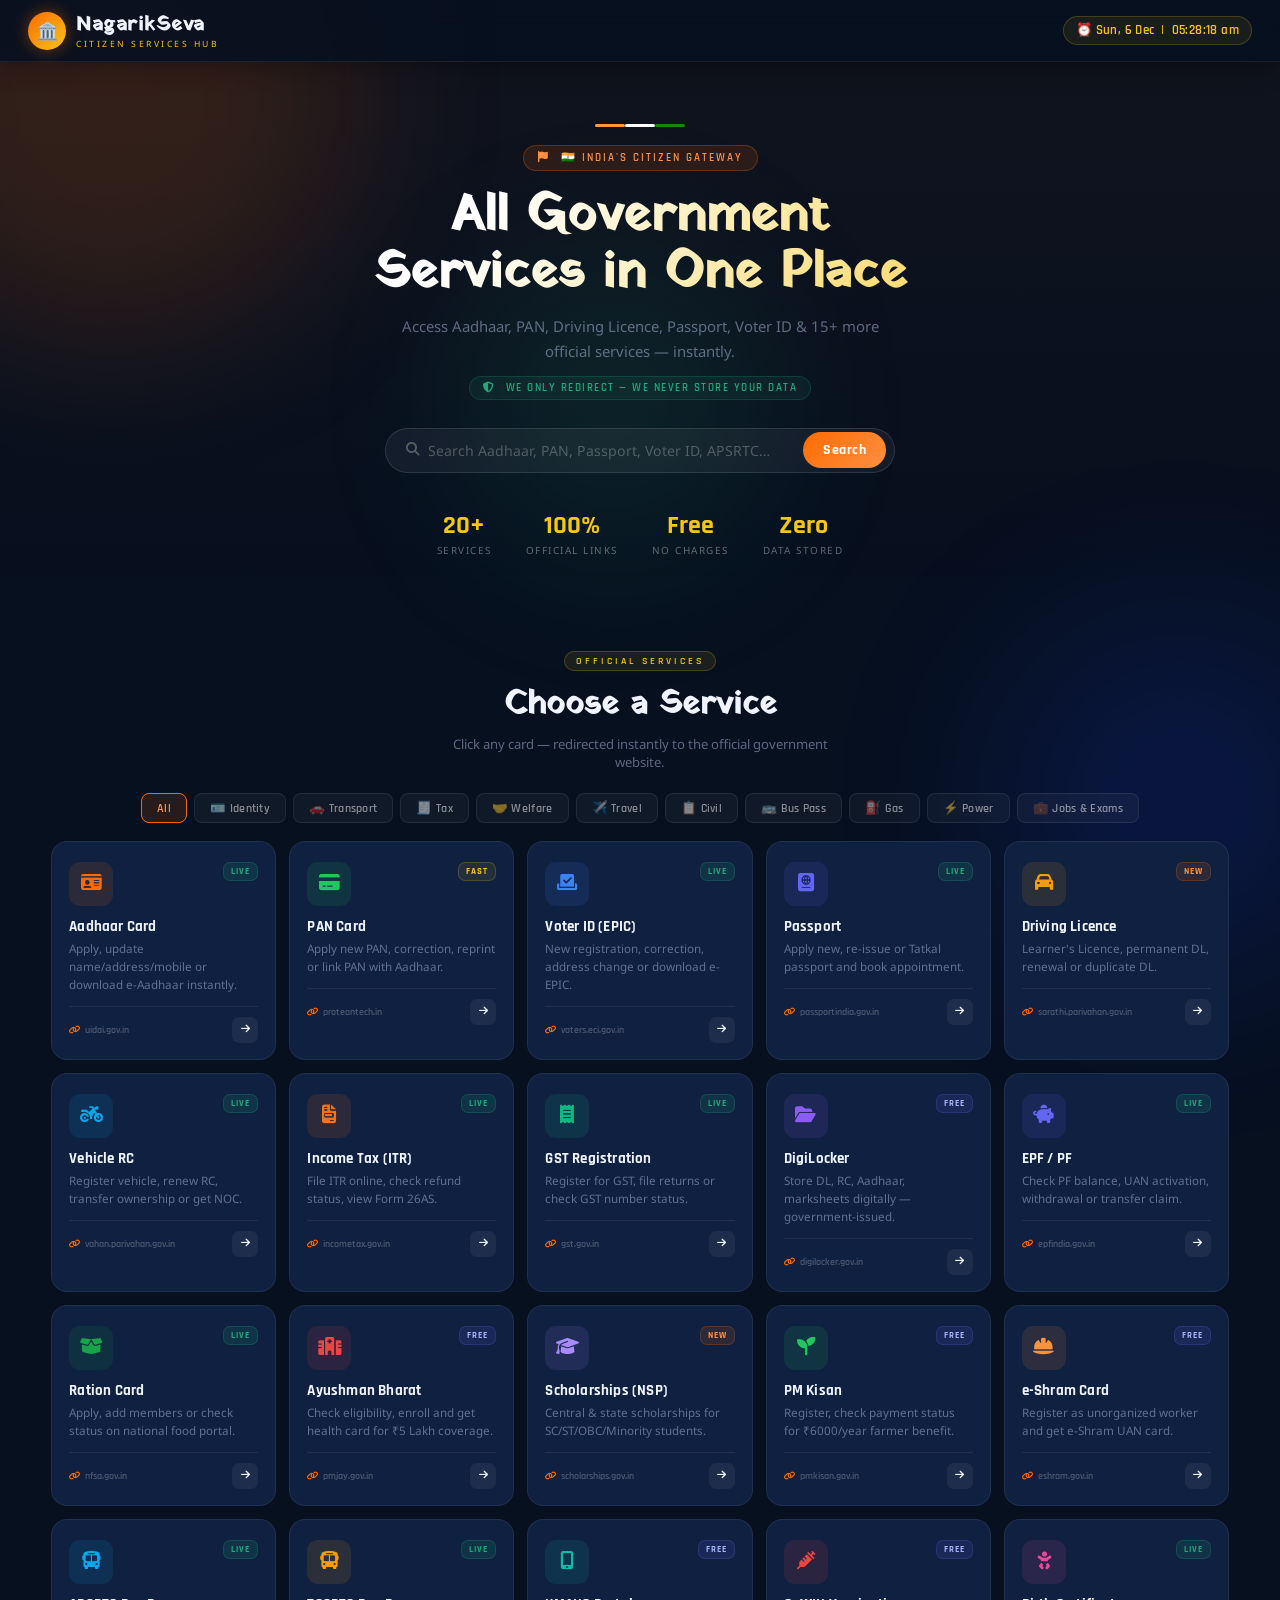
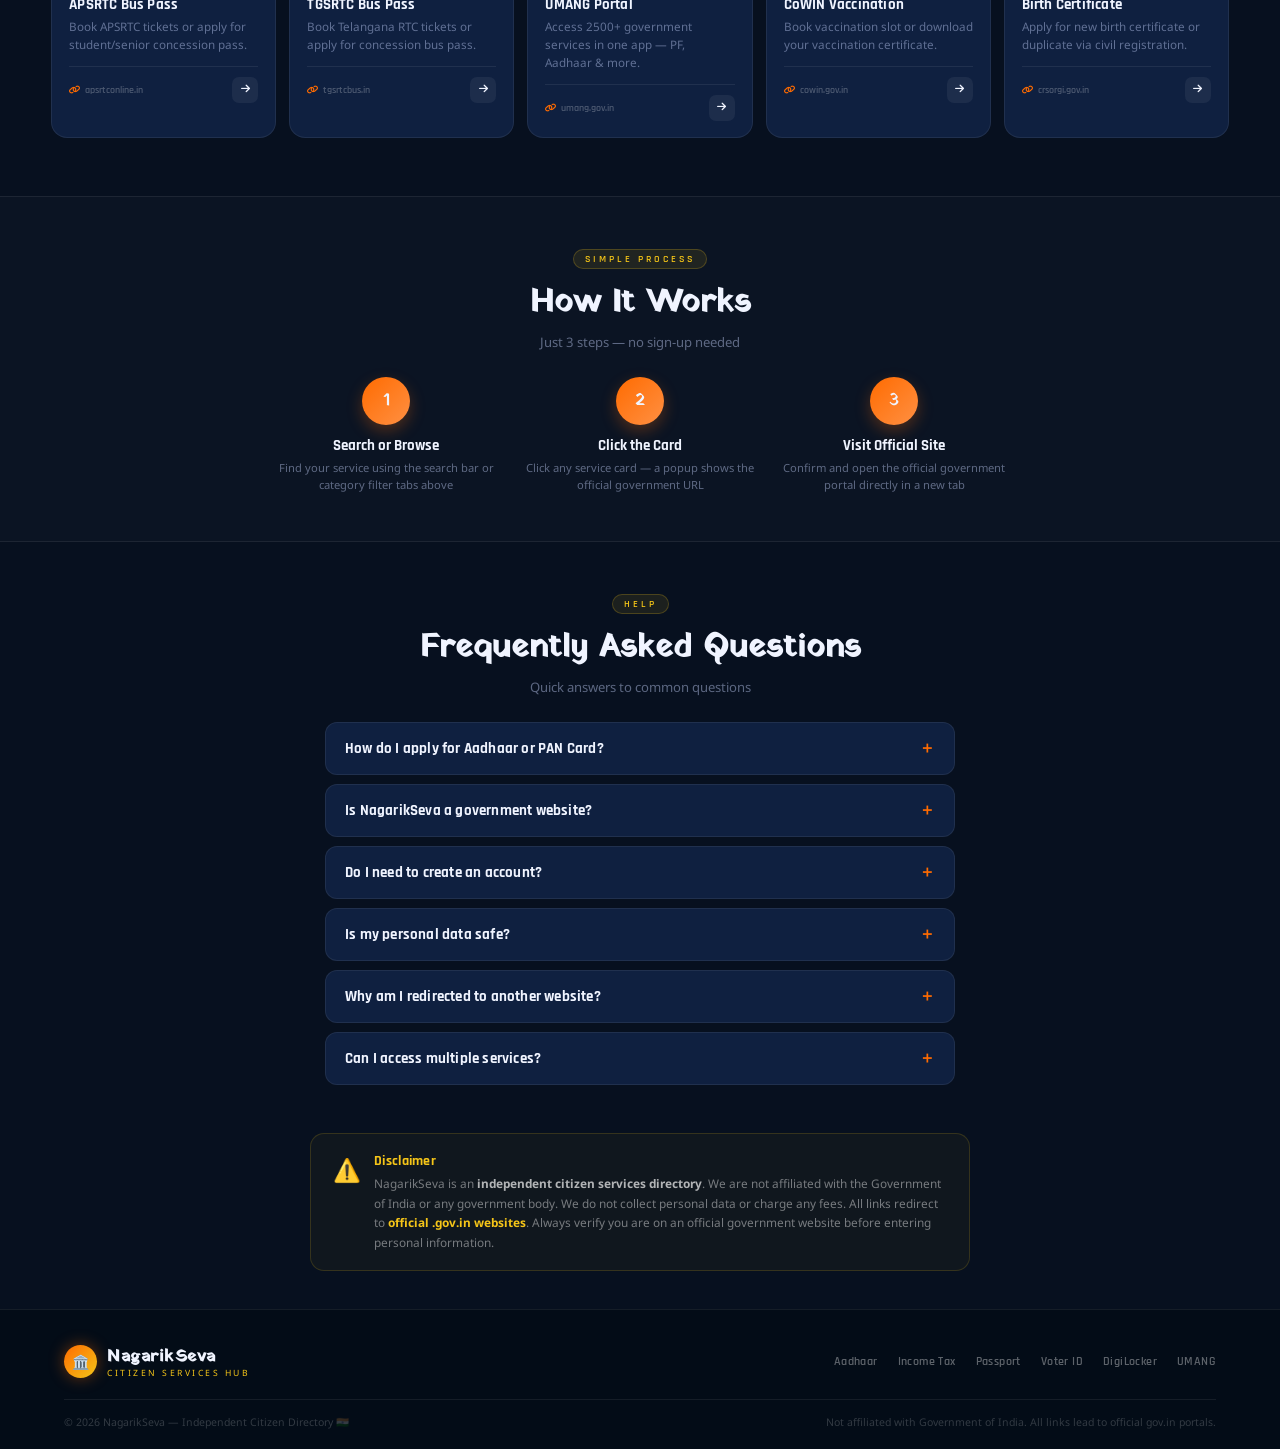
==== index.html @ 07e959cd "Update index.html" ====
<!DOCTYPE html>
<html lang="en">
<head>
<meta charset="UTF-8">
<meta name="viewport" content="width=device-width, initial-scale=1.0">
<title>NagarikSeva – Citizen Services Hub</title>
<link href="https://fonts.googleapis.com/css2?family=Yatra+One&family=Rajdhani:wght@500;600;700&family=Noto+Sans:wght@300;400;500&display=swap" rel="stylesheet">
<link rel="stylesheet" href="https://cdnjs.cloudflare.com/ajax/libs/font-awesome/6.5.0/css/all.min.css">


<link rel="stylesheet" href="style.css">

</head>
<body>

<div class="orb orb1"></div>
<div class="orb orb2"></div>
<div class="orb orb3"></div>

<!-- HEADER -->
<header>
  <div class="logo">
    <div class="logo-ball">🏛️</div>
    <div class="logo-txt">
      <h1>NagarikSeva</h1>
      <span>Citizen Services Hub</span>
    </div>
  </div>
  <div id="clock">--</div>
</header>

<!-- HERO -->
<section class="hero">
  <div class="tricolor"><span></span><span></span><span></span></div>
  <div class="hero-pill"><i class="fas fa-flag"></i>&nbsp;🇮🇳 India's Citizen Gateway</div>
  <h1>All Government<br>Services in One Place</h1>
  <p class="hero-sub">Access Aadhaar, PAN, Driving Licence, Passport, Voter ID &amp; 15+ more official services — instantly.</p>
  <div class="platform-badge"><i class="fas fa-shield-alt"></i>&nbsp;We only redirect — we never store your data</div>
  <div class="search-wrap">
    <i class="fas fa-search"></i>
    <input id="search" placeholder="Search Aadhaar, PAN, Passport, Voter ID, APSRTC…" oninput="applyFilters()">
    <button onclick="applyFilters()">Search</button>
  </div>
  <div class="stats">
    <div class="stat"><div class="n">20+</div><div class="l">Services</div></div>
    <div class="stat"><div class="n">100%</div><div class="l">Official Links</div></div>
    <div class="stat"><div class="n">Free</div><div class="l">No Charges</div></div>
    <div class="stat"><div class="n">Zero</div><div class="l">Data Stored</div></div>
  </div>
</section>

<!-- SECTION HEADER -->
<div class="sec-hd">
  <div class="chip">Official Services</div>
  <h2>Choose a Service</h2>
  <p>Click any card — redirected instantly to the official government website.</p>
</div>

<!-- TABS -->
<div class="tabs-wrap">
  
  <div class="tab active" onclick="setCat('all',this)">All</div>
  <div class="tab" onclick="setCat('identity',this)">🪪 Identity</div>
  <div class="tab" onclick="setCat('transport',this)">🚗 Transport</div>
  <div class="tab" onclick="setCat('tax',this)">🧾 Tax</div>
  <div class="tab" onclick="setCat('welfare',this)">🤝 Welfare</div>
  <div class="tab" onclick="setCat('travel',this)">✈️ Travel</div>
  <div class="tab" onclick="setCat('civil',this)">📋 Civil</div>
  <div class="tab" onclick="setCat('bus',this)">🚌 Bus Pass</div>
  <div class="tab" onclick="setCat('gas',this)">⛽ Gas</div>
  <div class="tab" onclick="setCat('power',this)">⚡ Power</div>
  <div class="tab" onclick="setCat('jobs',this)">💼 Jobs & Exams</div>
  
</div>

<!-- GRID -->
<div class="grid-wrap">
  <div class="grid" id="grid"></div>
</div>

<!-- HOW IT WORKS -->
<section class="hiw">
  <div class="sec-hd" style="padding:0">
    <div class="chip">Simple Process</div>
    <h2>How It Works</h2>
    <p>Just 3 steps — no sign-up needed</p>
  </div>
  <div class="hiw-grid">
    <div class="hiw-step">
      <div class="hiw-num">1</div>
      <h4>Search or Browse</h4>
      <p>Find your service using the search bar or category filter tabs above</p>
    </div>
    <div class="hiw-step">
      <div class="hiw-num">2</div>
      <h4>Click the Card</h4>
      <p>Click any service card — a popup shows the official government URL</p>
    </div>
    <div class="hiw-step">
      <div class="hiw-num">3</div>
      <h4>Visit Official Site</h4>
      <p>Confirm and open the official government portal directly in a new tab</p>
    </div>
  </div>
</section>

<!-- FAQ -->
<section class="faq-sec">
  <div class="sec-hd" style="padding:0">
    <div class="chip">Help</div>
    <h2>Frequently Asked Questions</h2>
    <p>Quick answers to common questions</p>
  </div>
  <div class="faq-list">
    <details>
      <summary>How do I apply for Aadhaar or PAN Card?</summary>
      <p>Click on the Aadhaar or PAN Card card. A popup will confirm the official URL. Click "Go to Official Site" to open the government portal directly in a new tab.</p>
    </details>
    <details>
      <summary>Is NagarikSeva a government website?</summary>
      <p>No. NagarikSeva is an independent citizen-friendly platform. We are not affiliated with any government department. We simply provide direct links to official government portals to save your time.</p>
    </details>
    <details>
      <summary>Do I need to create an account?</summary>
      <p>No login or registration is required on NagarikSeva. You can directly browse and access any service. Accounts may be required on the official government websites themselves.</p>
    </details>
    <details>
      <summary>Is my personal data safe?</summary>
      <p>Yes — completely. NagarikSeva does not collect, store, or process any personal information. All your data goes directly to the official government portal.</p>
    </details>
    <details>
      <summary>Why am I redirected to another website?</summary>
      <p>All government services are officially processed only on government portals (.gov.in websites). We redirect you there because those are the only legitimate places to apply.</p>
    </details>
    <details>
      <summary>Can I access multiple services?</summary>
      <p>Yes! You can access any number of services at any time. Each click opens the respective official government website in a new tab so you can use many at once.</p>
    </details>
  </div>
</section>

<!-- DISCLAIMER -->
<section class="disc-sec">
  <div class="disc-box">
    <span class="disc-icon">⚠️</span>
    <div>
      <h4>Disclaimer</h4>
      <p>NagarikSeva is an <strong style="color:rgba(255,255,255,.68)">independent citizen services directory</strong>. We are not affiliated with the Government of India or any government body. We do not collect personal data or charge any fees. All links redirect to <strong style="color:var(--gold)">official .gov.in websites</strong>. Always verify you are on an official government website before entering personal information.</p>
    </div>
  </div>
</section>

<!-- FOOTER -->
<footer>



    
  <div class="f-top">
    <div class="logo">
      <div class="logo-ball" style="width:33px;height:33px;font-size:14px">🏛️</div>
      <div class="logo-txt"><h1 style="font-size:1.08rem">NagarikSeva</h1><span>Citizen Services Hub</span></div>
    </div>
    <div class="f-links">
      <a href="https://uidai.gov.in" target="_blank">Aadhaar</a>
      <a href="https://www.incometax.gov.in" target="_blank">Income Tax</a>
      <a href="https://passportindia.gov.in" target="_blank">Passport</a>
      <a href="https://voters.eci.gov.in" target="_blank">Voter ID</a>
      <a href="https://digilocker.gov.in" target="_blank">DigiLocker</a>
      <a href="https://umang.gov.in" target="_blank">UMANG</a>
    </div>
  </div>
  <div class="f-bot">
    <p>© 2026 NagarikSeva — Independent Citizen Directory 🇮🇳</p>
    <p>Not affiliated with Government of India. All links lead to official gov.in portals.</p>
  </div>
</footer>

<!-- POPUP -->
<div class="pop-ov" id="overlay" onclick="closePop(event)">
  <div class="popup">
    <div class="p-icon-wrap" id="pIconWrap"><i id="pIcon" class="fas fa-link"></i></div>
    <h3 id="pTitle">Opening Official Site</h3>
    <p class="p-desc" id="pDesc">You will be redirected to the official government portal.</p>
    <div class="p-url" id="pUrl"></div>
    <p class="p-note">🔒 Official Government of India website. NagarikSeva does not collect any data.</p>
    <div class="p-btns">
      <button class="btn-x" onclick="closePopBtn()">✕ Cancel</button>
      <button class="btn-go" onclick="doGo()">🚀 Go to Official Site</button>
    </div>
  </div>
</div>

<!-- TOAST -->
<div class="toast" id="toast"><i class="fas fa-check-circle"></i><span id="toastMsg"></span></div>


<script src="script.js"></script>

</body>
</html>
---- style.css ----
:root{--bg:#07101f;--bg2:#0b1a30;--card:#0f2040;--card2:#112344;--saffron:#ff6b00;--saffron2:#ff9043;--gold:#f5c518;--green:#22a87b;--white:#f0f4ff;--muted:rgba(200,215,255,0.44);--bdr:rgba(255,255,255,0.07)}
*{margin:0;padding:0;box-sizing:border-box}
html{scroll-behavior:smooth}
body{font-family:'Noto Sans',sans-serif;background:var(--bg);color:var(--white);min-height:100vh;overflow-x:hidden}
.orb{position:fixed;pointer-events:none;border-radius:50%;filter:blur(90px);opacity:.15;z-index:0}
.orb1{width:480px;height:480px;background:#ff6b00;top:-140px;left:-130px}
.orb2{width:380px;height:380px;background:#1a3fff;bottom:-90px;right:-90px}
.orb3{width:280px;height:280px;background:#22a87b;top:45%;left:48%;transform:translate(-50%,-50%)}
/* HEADER */
header{position:sticky;top:0;z-index:99;display:flex;justify-content:space-between;align-items:center;padding:0 28px;height:62px;background:rgba(7,16,31,0.88);backdrop-filter:blur(18px);border-bottom:1px solid var(--bdr);box-shadow:0 2px 28px rgba(0,0,0,.4)}
.logo{display:flex;align-items:center;gap:10px}
.logo-ball{width:38px;height:38px;background:linear-gradient(135deg,var(--saffron),var(--gold));border-radius:50%;display:flex;align-items:center;justify-content:center;font-size:17px;box-shadow:0 0 16px rgba(255,107,0,.42)}
.logo-txt h1{font-family:'Yatra One',cursive;font-size:1.22rem;letter-spacing:.5px}
.logo-txt span{display:block;font-size:.54rem;color:var(--gold);letter-spacing:2.5px;text-transform:uppercase;margin-top:-2px}
#clock{font-family:'Rajdhani',sans-serif;font-weight:600;font-size:.82rem;color:var(--gold);background:rgba(245,197,24,.08);border:1px solid rgba(245,197,24,.2);padding:5px 12px;border-radius:20px;letter-spacing:.4px}
/* HERO */
.hero{position:relative;z-index:1;text-align:center;padding:62px 5% 46px;background:linear-gradient(180deg,rgba(255,107,0,.04) 0%,transparent 100%)}
.tricolor{display:flex;justify-content:center;margin-bottom:17px}
.tricolor span{width:30px;height:3px;border-radius:2px}
.tricolor span:nth-child(1){background:#FF9933}
.tricolor span:nth-child(2){background:#fff}
.tricolor span:nth-child(3){background:#138808}
.hero-pill{display:inline-flex;align-items:center;gap:6px;background:rgba(255,107,0,.12);border:1px solid rgba(255,107,0,.28);color:var(--saffron2);font-family:'Rajdhani',sans-serif;font-weight:600;font-size:.7rem;letter-spacing:2px;text-transform:uppercase;padding:5px 14px;border-radius:20px;margin-bottom:17px}
.hero h1{font-family:'Yatra One',cursive;font-size:clamp(1.9rem,5vw,3.1rem);line-height:1.15;margin-bottom:12px;background:linear-gradient(130deg,#fff 35%,var(--gold));-webkit-background-clip:text;-webkit-text-fill-color:transparent;background-clip:text}
.hero-sub{color:var(--muted);font-size:.93rem;max-width:510px;margin:0 auto 10px;line-height:1.7}
.platform-badge{display:inline-flex;align-items:center;gap:6px;background:rgba(34,168,123,.09);border:1px solid rgba(34,168,123,.22);color:var(--green);font-family:'Rajdhani',sans-serif;font-weight:600;font-size:.68rem;letter-spacing:1.5px;text-transform:uppercase;padding:4px 13px;border-radius:20px;margin-bottom:28px}
.search-wrap{max-width:510px;margin:0 auto 36px;background:rgba(255,255,255,.05);border:1.5px solid rgba(255,255,255,.11);border-radius:50px;overflow:hidden;display:flex;align-items:center;padding:0 5px 0 20px;transition:border-color .25s,box-shadow .25s}
.search-wrap:focus-within{border-color:var(--saffron);box-shadow:0 0 0 3px rgba(255,107,0,.12)}
.search-wrap i{color:rgba(255,255,255,.28);font-size:.85rem;margin-right:8px}
.search-wrap input{flex:1;background:none;border:none;outline:none;color:#fff;padding:12px 0;font-family:'Noto Sans',sans-serif;font-size:.88rem}
.search-wrap input::placeholder{color:rgba(255,255,255,.26)}
.search-wrap button{background:linear-gradient(135deg,var(--saffron),var(--saffron2));border:none;color:#fff;padding:9px 20px;border-radius:40px;margin:3px;font-family:'Rajdhani',sans-serif;font-weight:700;font-size:.85rem;cursor:pointer;letter-spacing:.5px;transition:opacity .2s}
.search-wrap button:hover{opacity:.88}
.stats{display:flex;justify-content:center;gap:34px;flex-wrap:wrap}
.stat .n{font-family:'Rajdhani',sans-serif;font-weight:700;font-size:1.6rem;color:var(--gold)}
.stat .l{font-size:.62rem;color:rgba(255,255,255,.36);letter-spacing:1.5px;text-transform:uppercase;margin-top:1px}
/* SECTION */
.sec-hd{text-align:center;padding:44px 4% 6px;position:relative;z-index:1}
.chip{display:inline-block;background:rgba(245,197,24,.09);border:1px solid rgba(245,197,24,.22);color:var(--gold);font-family:'Rajdhani',sans-serif;font-weight:600;font-size:.62rem;letter-spacing:3px;text-transform:uppercase;padding:3px 11px;border-radius:20px;margin-bottom:10px}
.sec-hd h2{font-family:'Yatra One',cursive;font-size:clamp(1.4rem,3vw,2rem);margin-bottom:6px}
.sec-hd p{color:var(--muted);font-size:.82rem;max-width:420px;margin:0 auto}
/* TABS */
.tabs-wrap{position:relative;z-index:1;padding:16px 4% 0;display:flex;gap:7px;flex-wrap:wrap;justify-content:center}
.tab{background:rgba(255,255,255,.04);border:1.5px solid rgba(255,255,255,.08);color:rgba(255,255,255,.5);padding:6px 15px;border-radius:8px;cursor:pointer;font-family:'Rajdhani',sans-serif;font-weight:600;font-size:.78rem;letter-spacing:.3px;transition:all .2s;user-select:none}
.tab.active,.tab:hover{background:rgba(255,107,0,.13);border-color:var(--saffron);color:var(--saffron2)}
/* GRID */
.grid-wrap{position:relative;z-index:1;padding:18px 4% 58px}
.grid{display:grid;grid-template-columns:repeat(auto-fill,minmax(218px,1fr));gap:13px}
/* CARD */
.card{background:var(--card);border:1.5px solid var(--bdr);border-radius:16px;padding:20px 17px 16px;cursor:pointer;transition:all .27s cubic-bezier(.25,.8,.25,1);position:relative;overflow:hidden;animation:up .44s ease both}
@keyframes up{from{opacity:0;transform:translateY(13px)}to{opacity:1;transform:translateY(0)}}
.card::after{content:'';position:absolute;inset:0;background:linear-gradient(135deg,rgba(255,107,0,.055),transparent 60%);opacity:0;transition:opacity .27s}
.card:hover{transform:translateY(-6px);border-color:rgba(255,107,0,.32);box-shadow:0 16px 38px rgba(0,0,0,.32),0 0 0 1px rgba(255,107,0,.1)}
.card:hover::after{opacity:1}
.card-top{display:flex;justify-content:space-between;align-items:flex-start;margin-bottom:11px}
.c-icon{width:44px;height:44px;border-radius:11px;display:flex;align-items:center;justify-content:center;font-size:1.2rem;transition:transform .25s}
.card:hover .c-icon{transform:scale(1.12) rotate(-4deg)}
.c-pill{font-family:'Rajdhani',sans-serif;font-weight:700;font-size:.56rem;letter-spacing:1px;text-transform:uppercase;padding:3px 7px;border-radius:7px}
.p-live{background:rgba(34,168,123,.14);color:var(--green);border:1px solid rgba(34,168,123,.23)}
.p-new{background:rgba(255,107,0,.12);color:var(--saffron2);border:1px solid rgba(255,107,0,.22)}
.p-fast{background:rgba(245,197,24,.09);color:var(--gold);border:1px solid rgba(245,197,24,.2)}
.p-free{background:rgba(99,102,241,.12);color:#a5b4fc;border:1px solid rgba(99,102,241,.22)}
.card h3{font-family:'Rajdhani',sans-serif;font-weight:700;font-size:.96rem;margin-bottom:4px;letter-spacing:.2px}
.card-desc{color:var(--muted);font-size:.73rem;line-height:1.54;margin-bottom:12px}
.card-footer{display:flex;justify-content:space-between;align-items:center;border-top:1px solid var(--bdr);padding-top:10px}
.c-site{font-size:.62rem;color:rgba(255,255,255,.26);font-family:'Rajdhani',sans-serif;font-weight:600;display:flex;align-items:center;gap:4px}
.c-site i{font-size:.58rem;color:var(--saffron)}
.c-arrow{width:26px;height:26px;background:rgba(255,255,255,.06);border-radius:7px;display:flex;align-items:center;justify-content:center;font-size:.7rem;transition:all .2s}
.card:hover .c-arrow{background:var(--saffron);box-shadow:0 3px 9px rgba(255,107,0,.3)}
.no-res{grid-column:1/-1;text-align:center;padding:48px 20px;color:rgba(255,255,255,.22)}
.no-res i{font-size:2.4rem;margin-bottom:11px;display:block;color:rgba(255,255,255,.13)}
/* HIW */
.hiw{position:relative;z-index:1;background:rgba(255,255,255,.02);border-top:1px solid var(--bdr);border-bottom:1px solid var(--bdr);padding:48px 5%}
.hiw-grid{display:grid;grid-template-columns:repeat(auto-fit,minmax(165px,1fr));gap:22px;margin-top:26px;max-width:740px;margin-left:auto;margin-right:auto}
.hiw-step{text-align:center}
.hiw-num{width:48px;height:48px;background:linear-gradient(135deg,var(--saffron),var(--saffron2));border-radius:50%;margin:0 auto 11px;display:flex;align-items:center;justify-content:center;font-family:'Yatra One',cursive;font-size:1.1rem;box-shadow:0 6px 16px rgba(255,107,0,.28)}
.hiw-step h4{font-family:'Rajdhani',sans-serif;font-weight:700;font-size:.92rem;margin-bottom:4px}
.hiw-step p{font-size:.7rem;color:var(--muted);line-height:1.55}
/* FAQ */
.faq-sec{position:relative;z-index:1;padding:48px 5%}
.faq-list{max-width:630px;margin:26px auto 0;display:flex;flex-direction:column;gap:9px}
details{background:var(--card);border:1.5px solid var(--bdr);border-radius:12px;overflow:hidden;transition:border-color .25s}
details[open]{border-color:rgba(255,107,0,.22)}
summary{padding:15px 19px;cursor:pointer;font-family:'Rajdhani',sans-serif;font-weight:700;font-size:.92rem;display:flex;justify-content:space-between;align-items:center;list-style:none;letter-spacing:.2px}
summary::-webkit-details-marker{display:none}
summary::after{content:'＋';color:var(--saffron);font-size:1rem;transition:transform .25s;display:block}
details[open] summary::after{transform:rotate(45deg)}
details p{padding:0 19px 15px;color:var(--muted);font-size:.8rem;line-height:1.65}
/* DISC */
.disc-sec{position:relative;z-index:1;padding:0 5% 38px}
.disc-box{background:rgba(245,197,24,.04);border:1px solid rgba(245,197,24,.16);border-radius:14px;padding:18px 22px;max-width:660px;margin:0 auto;display:flex;gap:13px;align-items:flex-start}
.disc-icon{font-size:1.4rem;flex-shrink:0;margin-top:2px}
.disc-box h4{font-family:'Rajdhani',sans-serif;font-weight:700;font-size:.88rem;color:var(--gold);margin-bottom:4px;letter-spacing:.3px}
.disc-box p{font-size:.74rem;color:rgba(255,255,255,.43);line-height:1.65}
/* FOOTER */
footer{position:relative;z-index:1;background:#030c17;border-top:1px solid var(--bdr);padding:34px 5% 20px}
.f-top{display:flex;justify-content:space-between;align-items:center;flex-wrap:wrap;gap:14px;margin-bottom:20px}
.f-links{display:flex;gap:20px;flex-wrap:wrap}
.f-links a{color:rgba(255,255,255,.36);text-decoration:none;font-family:'Rajdhani',sans-serif;font-weight:600;font-size:.77rem;letter-spacing:.4px;transition:color .2s}
.f-links a:hover{color:var(--saffron2)}
.f-bot{border-top:1px solid var(--bdr);padding-top:15px;display:flex;justify-content:space-between;flex-wrap:wrap;gap:7px}
.f-bot p{font-size:.66rem;color:rgba(255,255,255,.19)}
/* POPUP */
.pop-ov{position:fixed;inset:0;background:rgba(0,0,0,.75);backdrop-filter:blur(8px);z-index:200;display:flex;align-items:center;justify-content:center;padding:20px;opacity:0;pointer-events:none;transition:opacity .25s}
.pop-ov.show{opacity:1;pointer-events:all}
.popup{background:var(--card2);border:1.5px solid rgba(255,255,255,.09);border-radius:20px;padding:30px 26px;max-width:390px;width:100%;text-align:center;transform:scale(.9) translateY(8px);transition:transform .27s cubic-bezier(.175,.885,.32,1.275);box-shadow:0 28px 65px rgba(0,0,0,.5)}
.pop-ov.show .popup{transform:scale(1) translateY(0)}
.p-icon-wrap{width:64px;height:64px;border-radius:18px;margin:0 auto 14px;display:flex;align-items:center;justify-content:center;font-size:1.7rem}
.popup h3{font-family:'Yatra One',cursive;font-size:1.25rem;margin-bottom:7px}
.p-desc{color:var(--muted);font-size:.8rem;line-height:1.6;margin-bottom:5px}
.p-url{background:rgba(255,255,255,.04);border:1px solid rgba(255,255,255,.08);border-radius:8px;padding:8px 13px;margin:12px 0;font-size:.7rem;color:var(--saffron2);font-family:'Rajdhani',sans-serif;font-weight:600;word-break:break-all;letter-spacing:.2px}
.p-note{font-size:.68rem;color:rgba(255,255,255,.26);margin-bottom:16px}
.p-btns{display:flex;gap:9px}
.btn-x{flex:1;background:rgba(255,255,255,.06);border:1.5px solid rgba(255,255,255,.09);color:#fff;padding:10px;border-radius:9px;cursor:pointer;font-family:'Rajdhani',sans-serif;font-weight:700;font-size:.86rem;transition:background .2s}
.btn-x:hover{background:rgba(255,255,255,.1)}
.btn-go{flex:2;background:linear-gradient(135deg,var(--saffron),var(--saffron2));border:none;color:#fff;padding:10px;border-radius:9px;cursor:pointer;font-family:'Rajdhani',sans-serif;font-weight:700;font-size:.86rem;letter-spacing:.4px;box-shadow:0 5px 16px rgba(255,107,0,.3);transition:opacity .2s}
.btn-go:hover{opacity:.9}
/* TOAST */
.toast{position:fixed;bottom:18px;right:18px;background:rgba(8,26,18,.95);border:1px solid rgba(34,168,123,.32);color:var(--green);padding:10px 16px;border-radius:11px;font-family:'Rajdhani',sans-serif;font-weight:600;font-size:.86rem;box-shadow:0 7px 20px rgba(0,0,0,.4);transform:translateY(70px);opacity:0;transition:all .3s cubic-bezier(.175,.885,.32,1.275);z-index:300;display:flex;align-items:center;gap:6px}
.toast.show{transform:translateY(0);opacity:1}
@media(max-width:640px){.stats{gap:18px}.f-top{flex-direction:column;align-items:flex-start}}
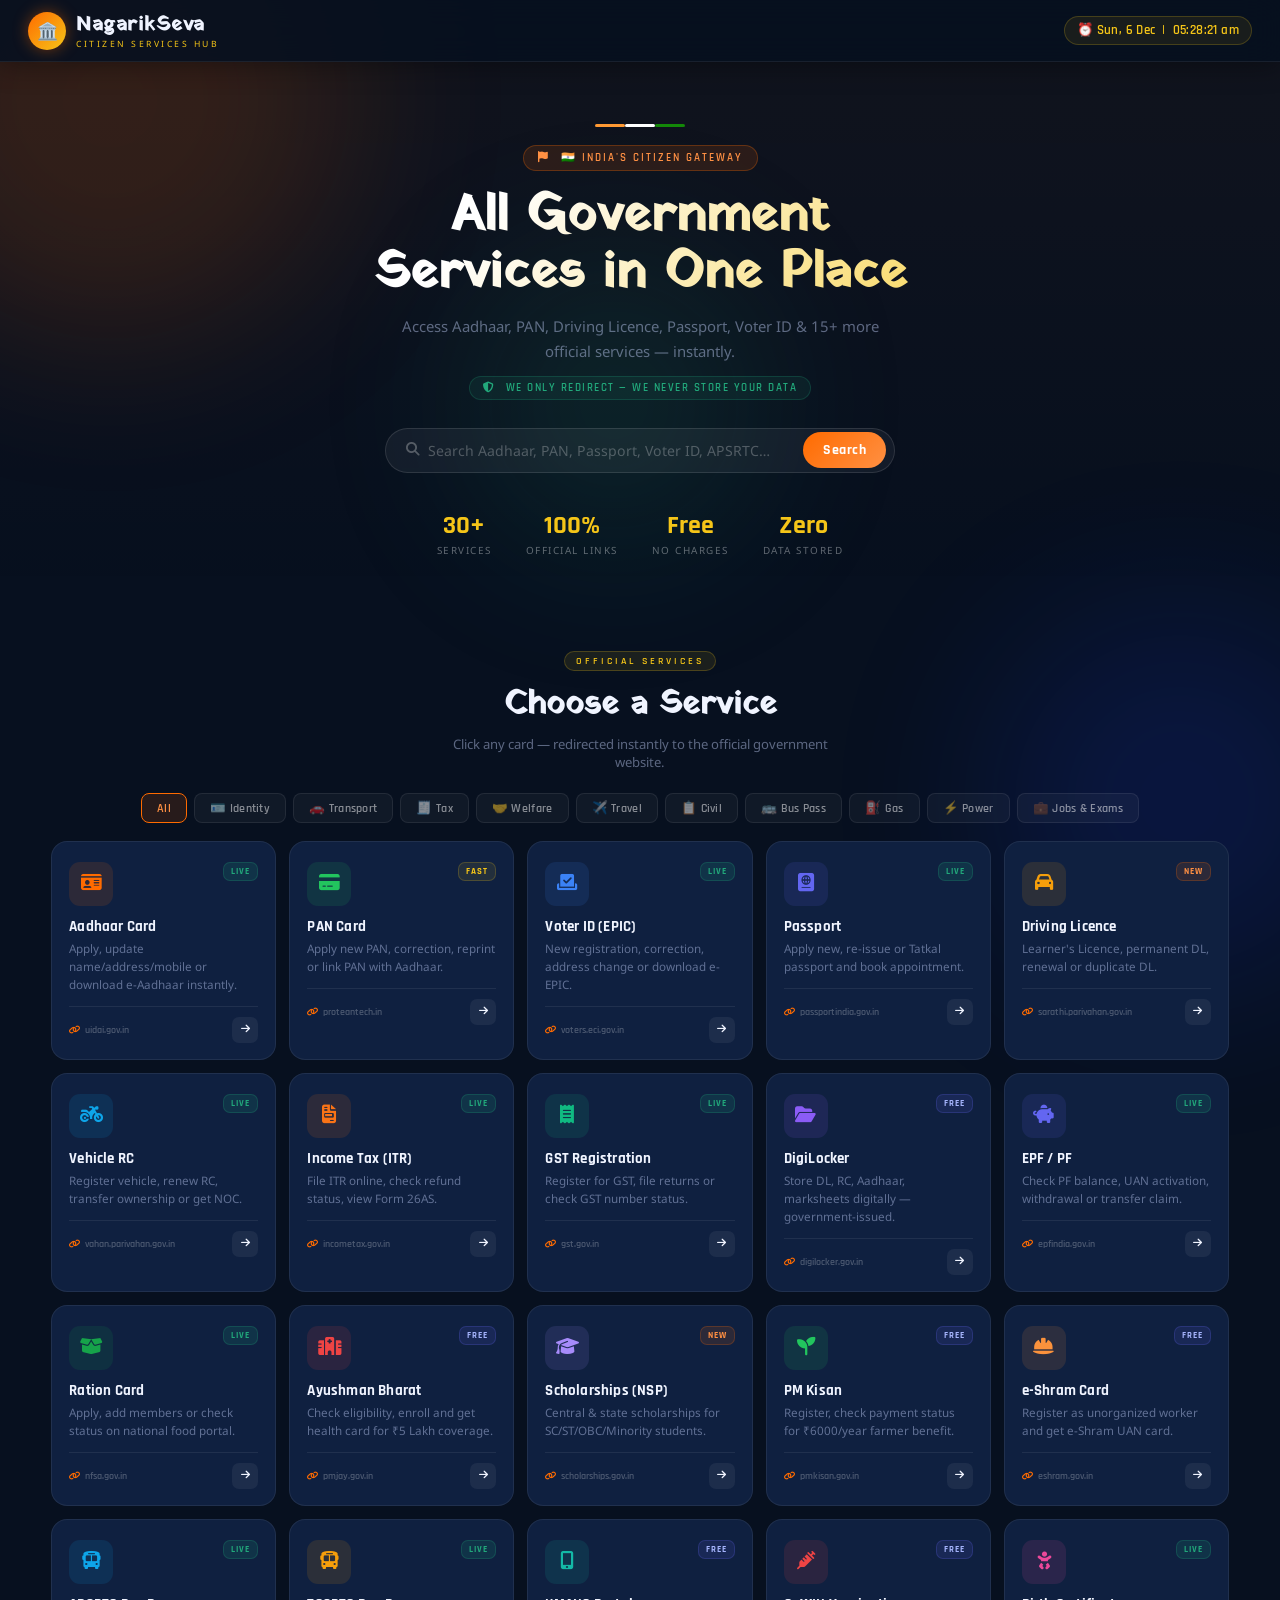
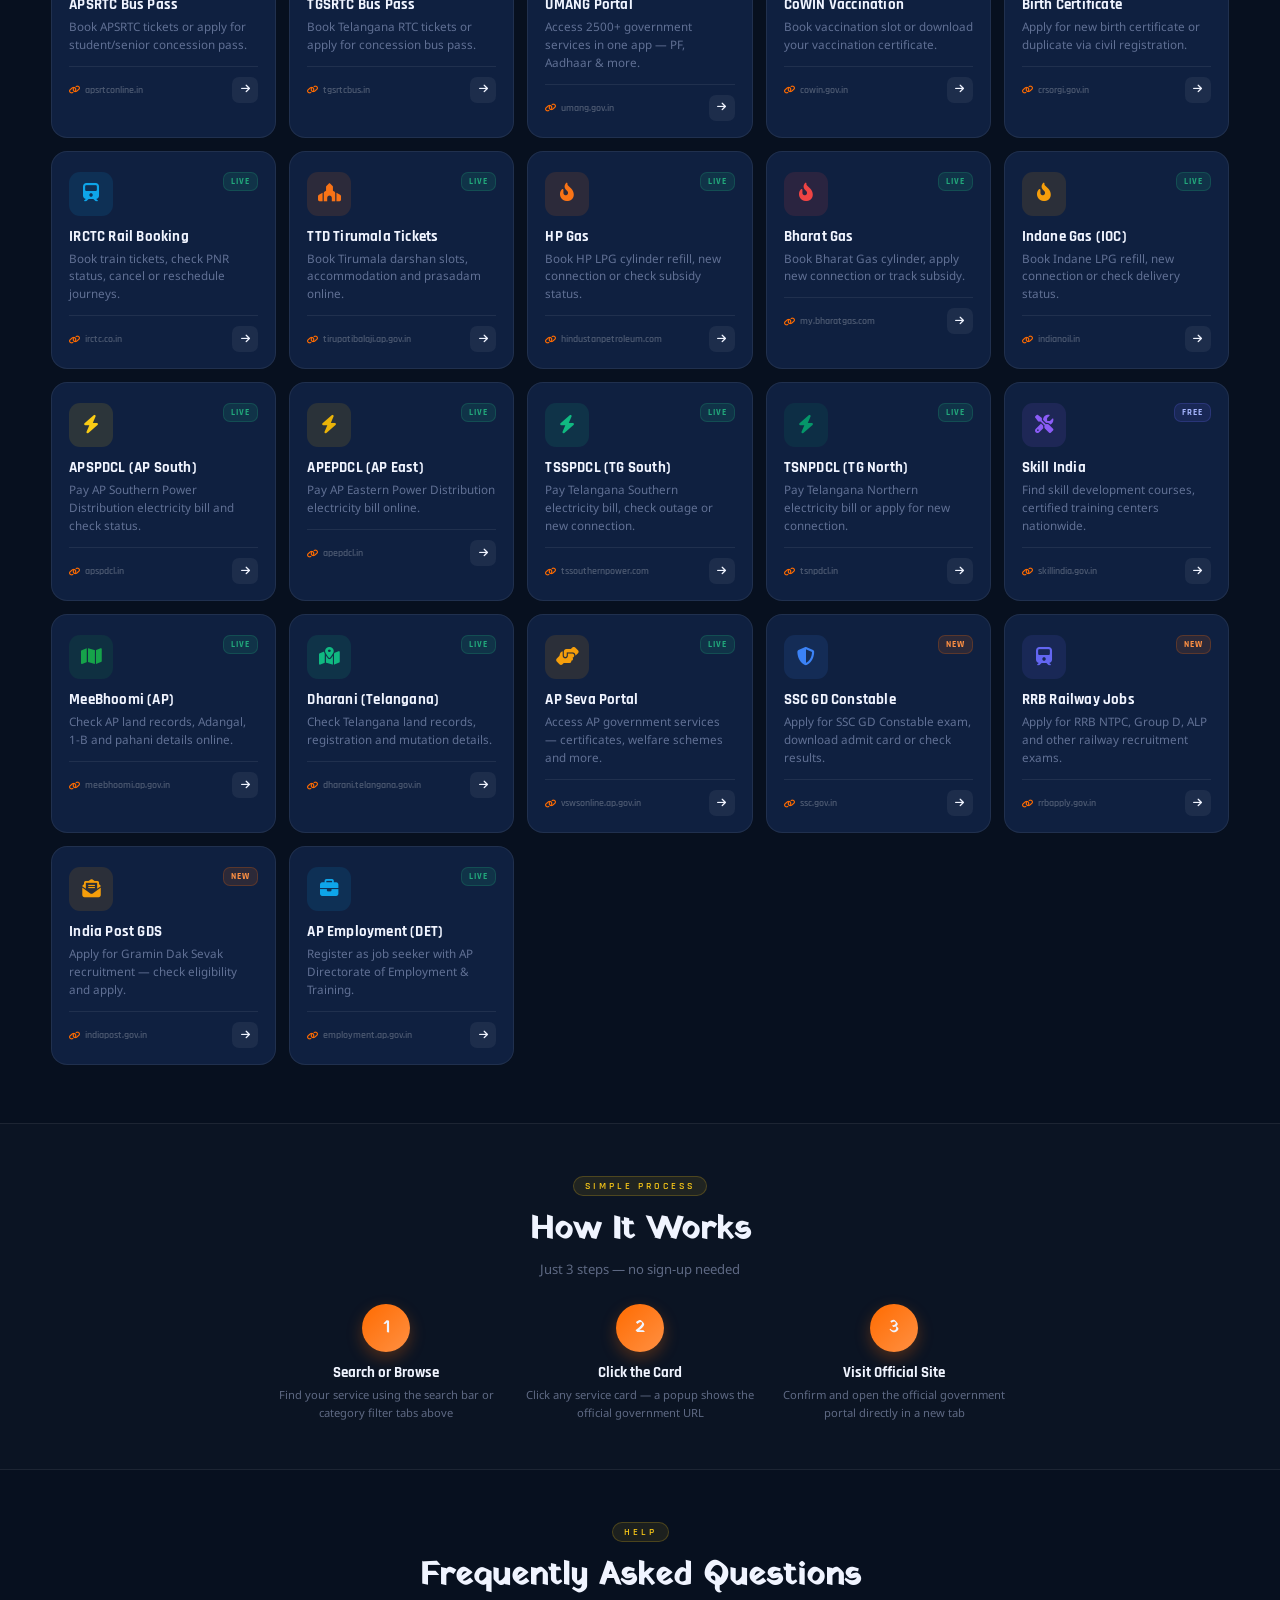
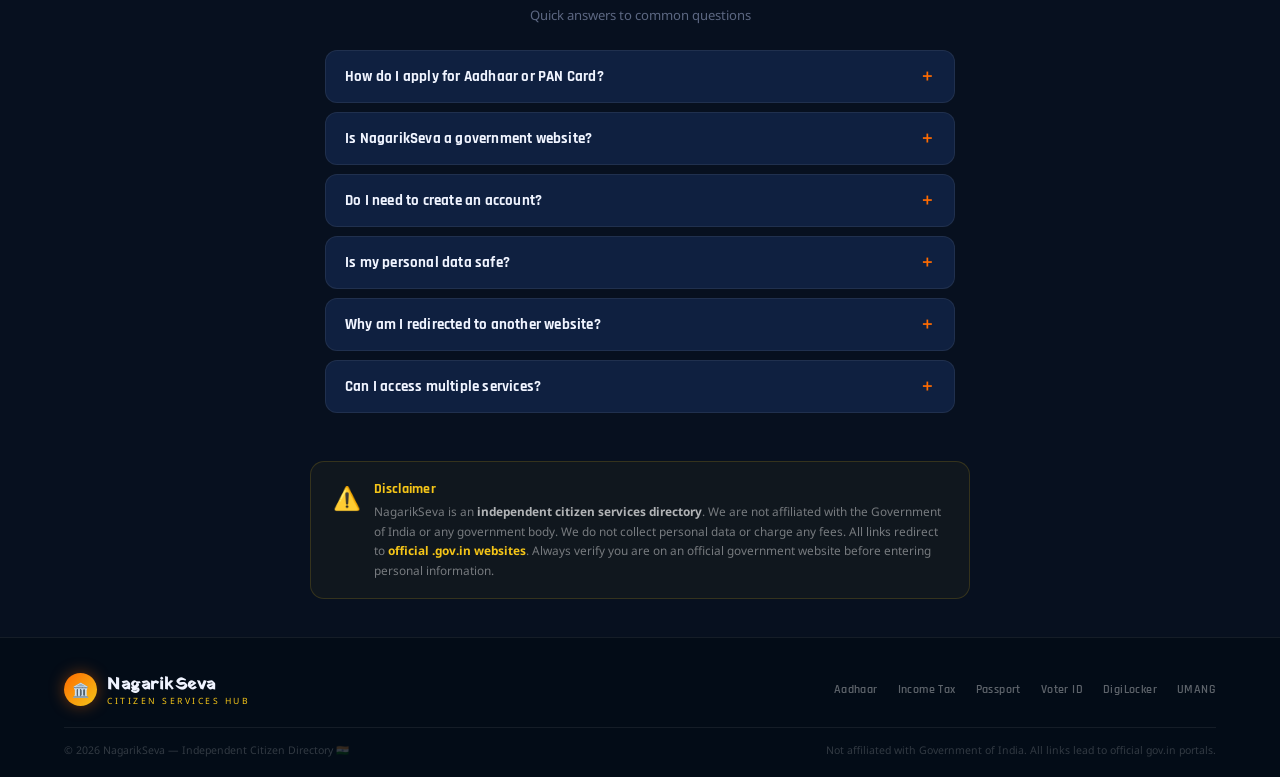
==== commit f189940a: "Update index.html" ====
--- a/index.html
+++ b/index.html
@@ -42,7 +42,7 @@
     <button onclick="applyFilters()">Search</button>
   </div>
   <div class="stats">
-    <div class="stat"><div class="n">20+</div><div class="l">Services</div></div>
+    <div class="stat"><div class="n">30+</div><div class="l">Services</div></div>
     <div class="stat"><div class="n">100%</div><div class="l">Official Links</div></div>
     <div class="stat"><div class="n">Free</div><div class="l">No Charges</div></div>
     <div class="stat"><div class="n">Zero</div><div class="l">Data Stored</div></div>
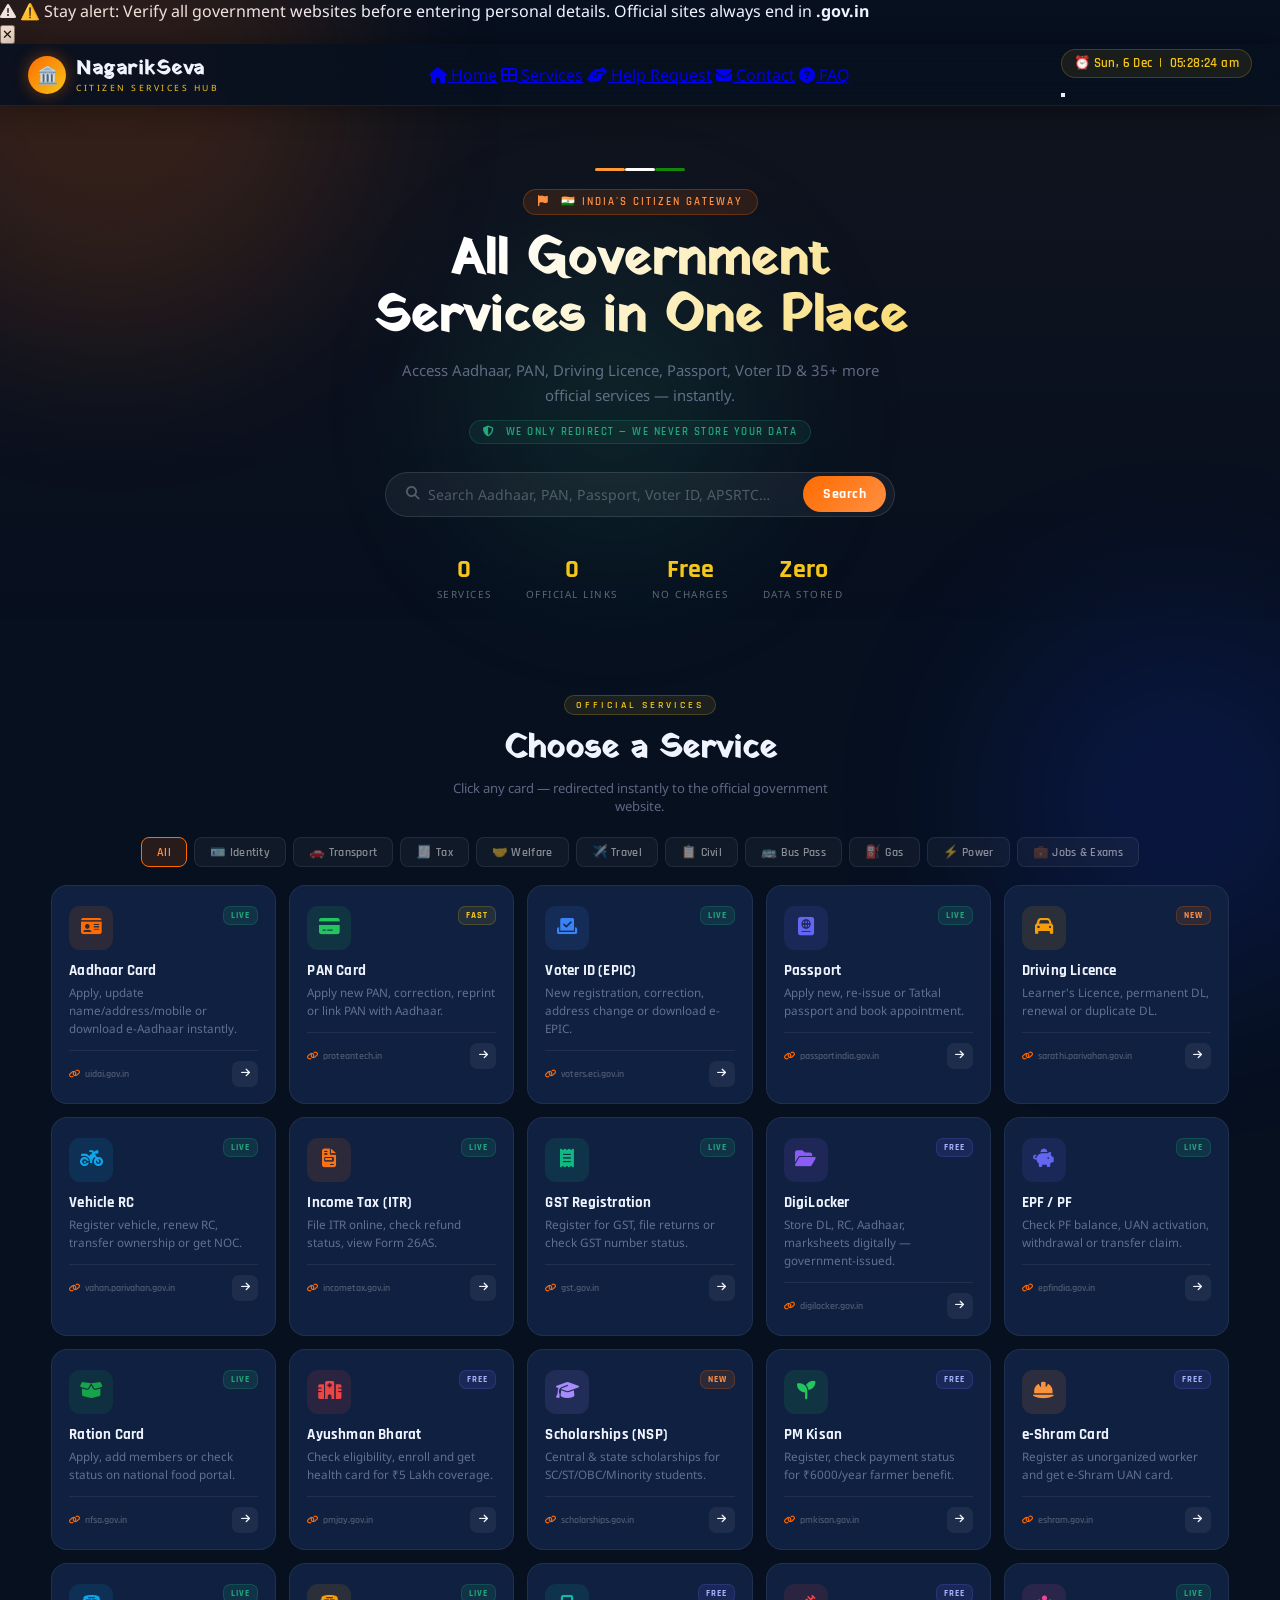
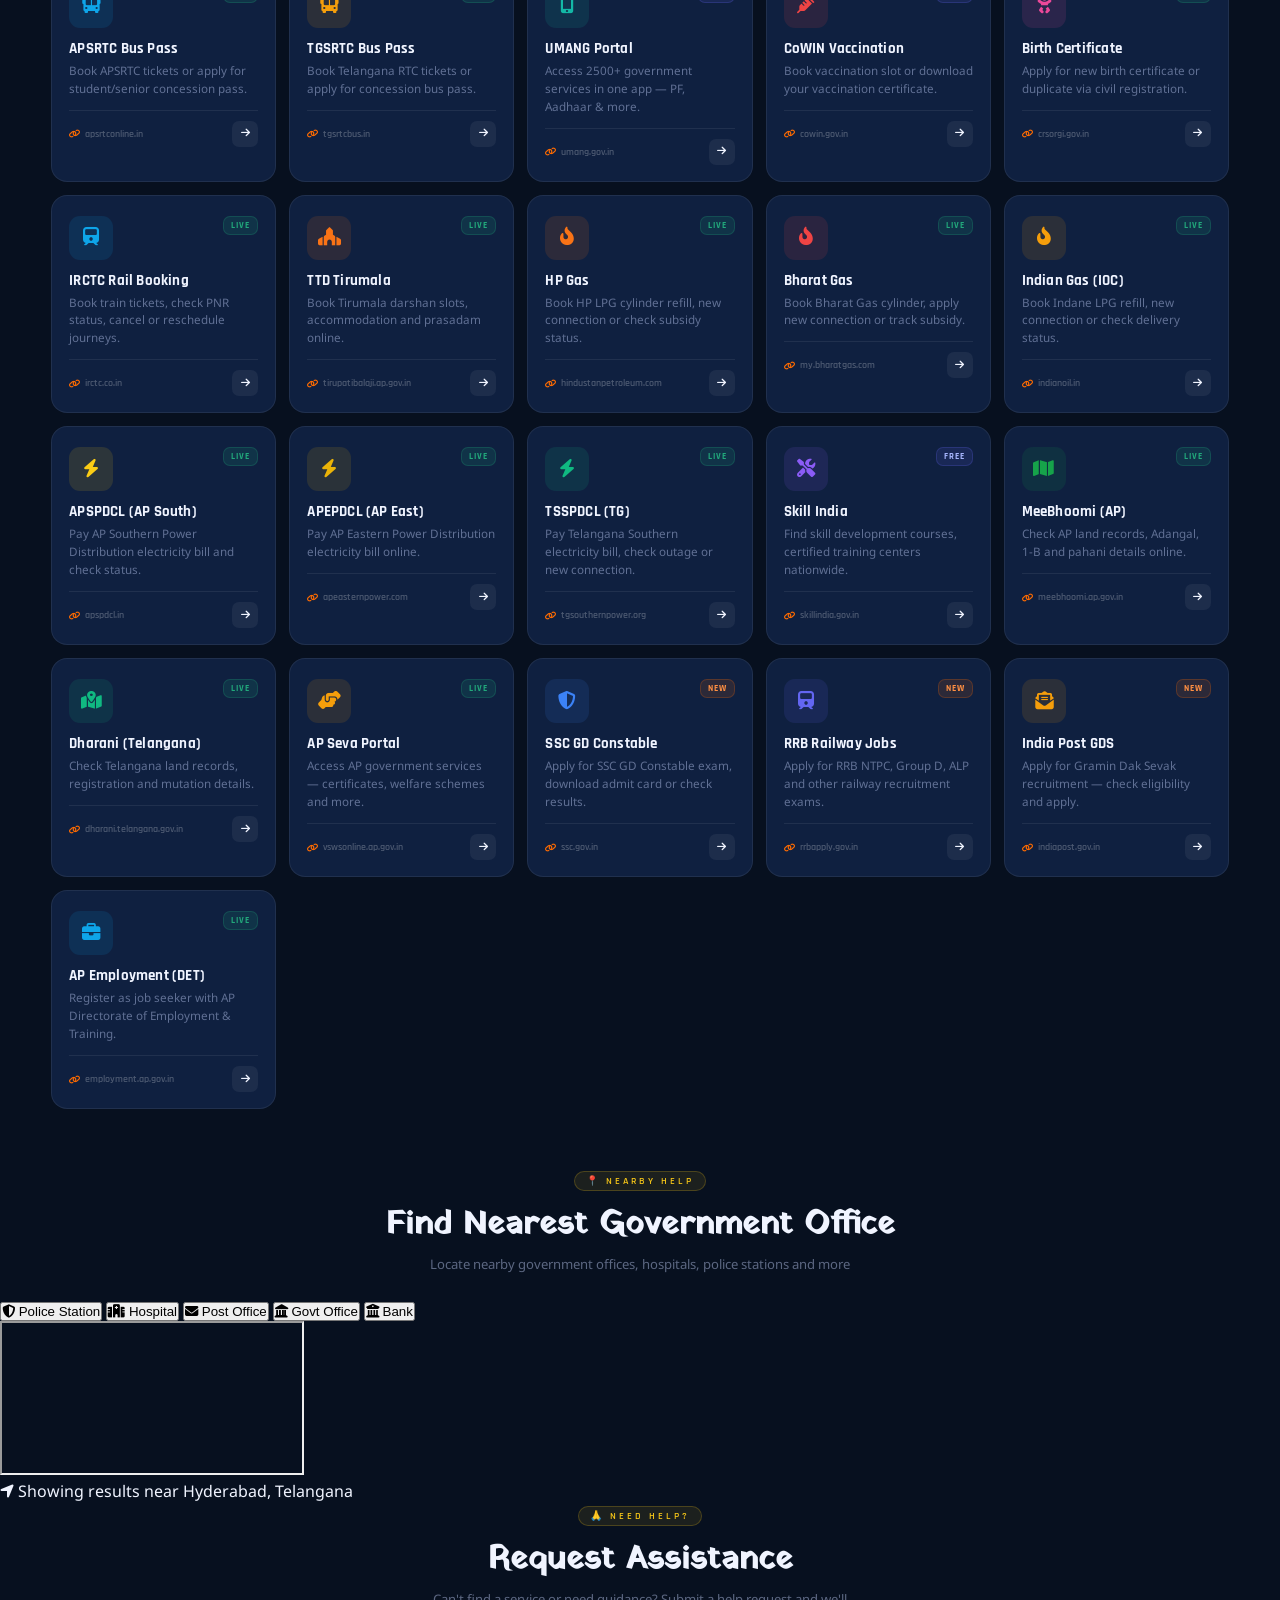
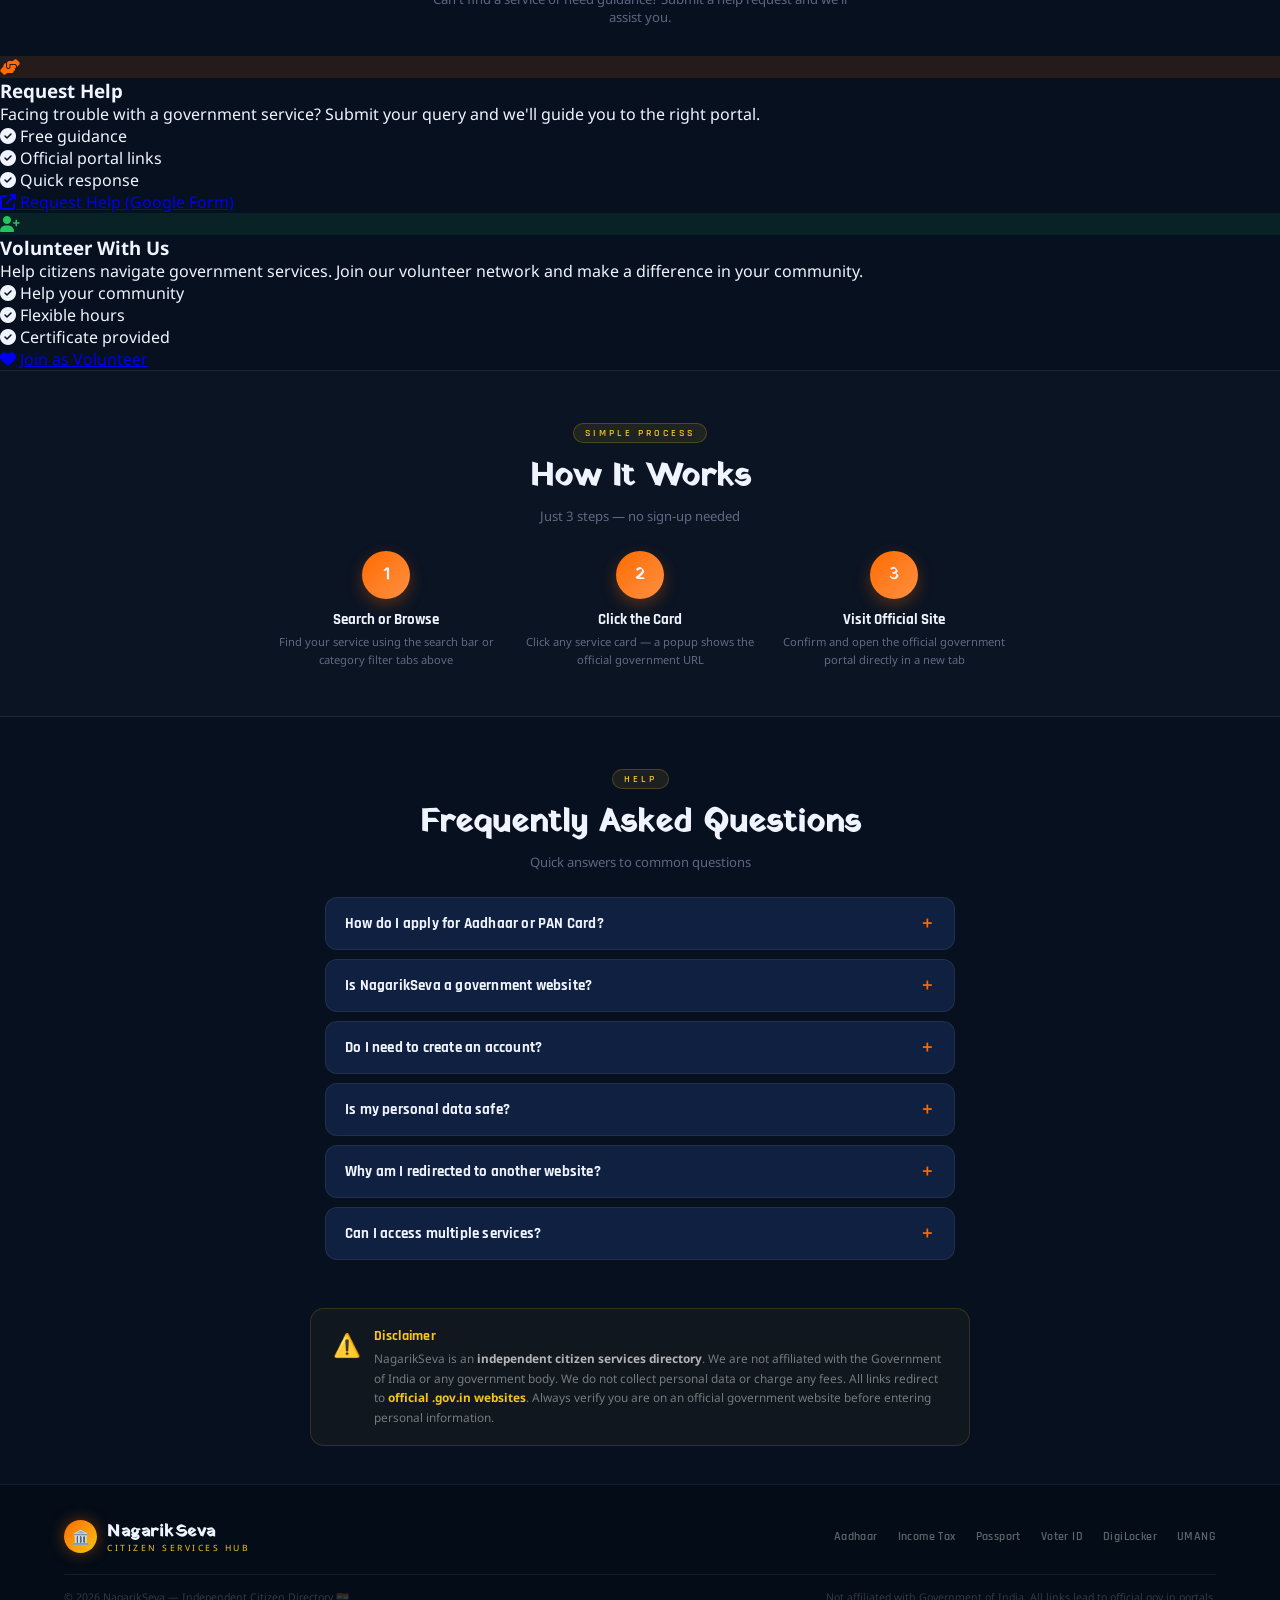
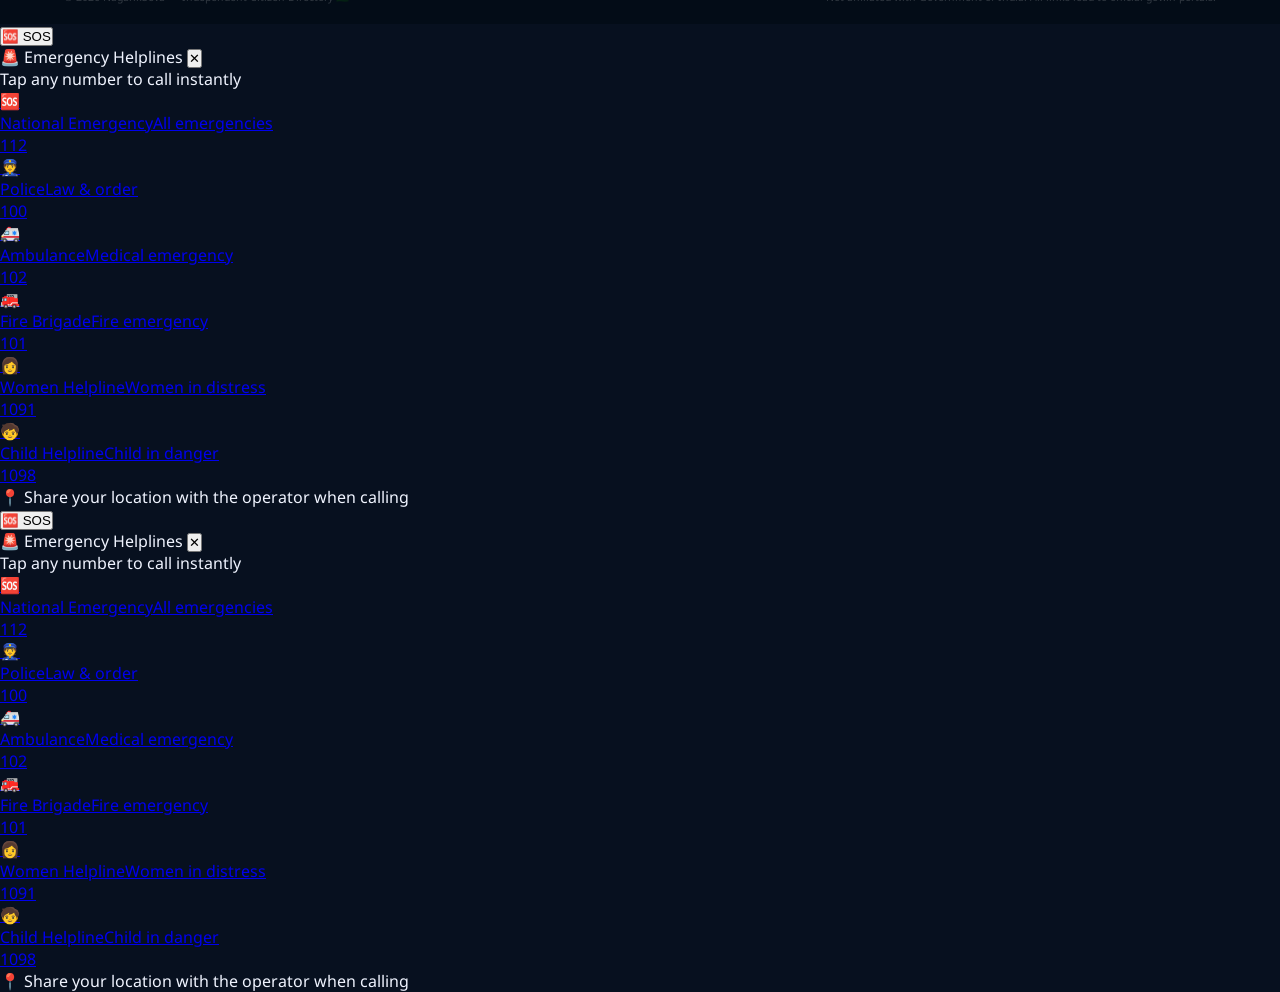
==== commit d77f5137: "Update index.html" ====
--- a/index.html
+++ b/index.html
@@ -6,10 +6,7 @@
 <title>NagarikSeva – Citizen Services Hub</title>
 <link href="https://fonts.googleapis.com/css2?family=Yatra+One&family=Rajdhani:wght@500;600;700&family=Noto+Sans:wght@300;400;500&display=swap" rel="stylesheet">
 <link rel="stylesheet" href="https://cdnjs.cloudflare.com/ajax/libs/font-awesome/6.5.0/css/all.min.css">
-
-
 <link rel="stylesheet" href="style.css">
-
 </head>
 <body>
 
@@ -17,8 +14,18 @@
 <div class="orb orb2"></div>
 <div class="orb orb3"></div>
 
+<!-- ALERT BANNER -->
+<div class="alert-banner" id="alertBanner">
+  <div class="alert-inner">
+    <span class="alert-dot"></span>
+    <i class="fas fa-exclamation-triangle"></i>
+    <span id="alertText">⚠️ Stay alert: Verify all government websites before entering personal details. Official sites always end in <strong>.gov.in</strong></span>
+  </div>
+  <button class="alert-close" onclick="closeAlert()">✕</button>
+</div>
+
 <!-- HEADER -->
-<header>
+<header id="mainHeader">
   <div class="logo">
     <div class="logo-ball">🏛️</div>
     <div class="logo-txt">
@@ -26,31 +33,48 @@
       <span>Citizen Services Hub</span>
     </div>
   </div>
-  <div id="clock">--</div>
+
+  <!-- NAV MENU -->
+  <nav class="nav-menu" id="navMenu">
+    <a href="#home" class="nav-link active" onclick="navClick(this)"><i class="fas fa-home"></i> Home</a>
+    <a href="#services" class="nav-link" onclick="navClick(this)"><i class="fas fa-th-large"></i> Services</a>
+    <a href="#help-request" class="nav-link" onclick="navClick(this)"><i class="fas fa-hands-helping"></i> Help Request</a>
+    <a href="#contact" class="nav-link" onclick="navClick(this)"><i class="fas fa-envelope"></i> Contact</a>
+    <a href="#faq" class="nav-link" onclick="navClick(this)"><i class="fas fa-question-circle"></i> FAQ</a>
+  </nav>
+
+  <div class="header-right">
+    <div id="clock">--</div>
+    <button class="hamburger" id="hamburger" onclick="toggleNav()">
+      <span></span><span></span><span></span>
+    </button>
+  </div>
 </header>
 
 <!-- HERO -->
-<section class="hero">
+<section class="hero" id="home">
   <div class="tricolor"><span></span><span></span><span></span></div>
   <div class="hero-pill"><i class="fas fa-flag"></i>&nbsp;🇮🇳 India's Citizen Gateway</div>
   <h1>All Government<br>Services in One Place</h1>
-  <p class="hero-sub">Access Aadhaar, PAN, Driving Licence, Passport, Voter ID &amp; 15+ more official services — instantly.</p>
+  <p class="hero-sub">Access Aadhaar, PAN, Driving Licence, Passport, Voter ID &amp; 35+ more official services — instantly.</p>
   <div class="platform-badge"><i class="fas fa-shield-alt"></i>&nbsp;We only redirect — we never store your data</div>
   <div class="search-wrap">
     <i class="fas fa-search"></i>
     <input id="search" placeholder="Search Aadhaar, PAN, Passport, Voter ID, APSRTC…" oninput="applyFilters()">
     <button onclick="applyFilters()">Search</button>
   </div>
-  <div class="stats">
-    <div class="stat"><div class="n">30+</div><div class="l">Services</div></div>
-    <div class="stat"><div class="n">100%</div><div class="l">Official Links</div></div>
-    <div class="stat"><div class="n">Free</div><div class="l">No Charges</div></div>
-    <div class="stat"><div class="n">Zero</div><div class="l">Data Stored</div></div>
+
+  <!-- ANIMATED STATS COUNTER -->
+  <div class="stats" id="statsSection">
+    <div class="stat"><div class="n" data-target="35" data-suffix="+">0</div><div class="l">Services</div></div>
+    <div class="stat"><div class="n" data-target="100" data-suffix="%">0</div><div class="l">Official Links</div></div>
+    <div class="stat"><div class="n" data-target="0" data-prefix="Free" data-suffix="">Free</div><div class="l">No Charges</div></div>
+    <div class="stat"><div class="n" data-target="0" data-prefix="Zero" data-suffix="">Zero</div><div class="l">Data Stored</div></div>
   </div>
 </section>
 
 <!-- SECTION HEADER -->
-<div class="sec-hd">
+<div class="sec-hd" id="services">
   <div class="chip">Official Services</div>
   <h2>Choose a Service</h2>
   <p>Click any card — redirected instantly to the official government website.</p>
@@ -58,7 +82,6 @@
 
 <!-- TABS -->
 <div class="tabs-wrap">
-  
   <div class="tab active" onclick="setCat('all',this)">All</div>
   <div class="tab" onclick="setCat('identity',this)">🪪 Identity</div>
   <div class="tab" onclick="setCat('transport',this)">🚗 Transport</div>
@@ -69,14 +92,107 @@
   <div class="tab" onclick="setCat('bus',this)">🚌 Bus Pass</div>
   <div class="tab" onclick="setCat('gas',this)">⛽ Gas</div>
   <div class="tab" onclick="setCat('power',this)">⚡ Power</div>
-  <div class="tab" onclick="setCat('jobs',this)">💼 Jobs & Exams</div>
-  
+  <div class="tab" onclick="setCat('jobs',this)">💼 Jobs &amp; Exams</div>
 </div>
 
 <!-- GRID -->
 <div class="grid-wrap">
   <div class="grid" id="grid"></div>
 </div>
+
+<!-- MAP SECTION -->
+<section class="map-sec" id="contact">
+  <div class="sec-hd" style="padding:0 0 26px">
+    <div class="chip">📍 Nearby Help</div>
+    <h2>Find Nearest Government Office</h2>
+    <p>Locate nearby government offices, hospitals, police stations and more</p>
+  </div>
+  <div class="map-grid">
+    <div class="map-btns">
+      <button class="map-btn active" onclick="loadMap('police',this)"><i class="fas fa-shield-alt"></i> Police Station</button>
+      <button class="map-btn" onclick="loadMap('hospital',this)"><i class="fas fa-hospital"></i> Hospital</button>
+      <button class="map-btn" onclick="loadMap('post+office',this)"><i class="fas fa-envelope"></i> Post Office</button>
+      <button class="map-btn" onclick="loadMap('government+office',this)"><i class="fas fa-landmark"></i> Govt Office</button>
+      <button class="map-btn" onclick="loadMap('bank',this)"><i class="fas fa-university"></i> Bank</button>
+    </div>
+    <div class="map-frame-wrap">
+      <iframe id="mapFrame" class="map-frame"
+        src="https://maps.google.com/maps?q=police+station+near+Hyderabad&output=embed"
+        allowfullscreen loading="lazy" referrerpolicy="no-referrer-when-downgrade"></iframe>
+      <div class="map-overlay-note"><i class="fas fa-location-arrow"></i> Showing results near Hyderabad, Telangana</div>
+    </div>
+  </div>
+</section>
+
+<!-- HELP REQUEST SECTION -->
+<section class="help-sec" id="help-request">
+  <div class="sec-hd" style="padding:0 0 30px">
+    <div class="chip">🙏 Need Help?</div>
+    <h2>Request Assistance</h2>
+    <p>Can't find a service or need guidance? Submit a help request and we'll assist you.</p>
+  </div>
+  <div class="help-grid">
+    <!-- HELP REQUEST CARD -->
+    <div class="help-card">
+      <div class="help-card-icon" style="background:rgba(255,107,0,.12)"><i class="fas fa-hands-helping" style="color:#ff6b00"></i></div>
+      <h3>Request Help</h3>
+      <p>Facing trouble with a government service? Submit your query and we'll guide you to the right portal.</p>
+      <ul class="help-features">
+        <li><i class="fas fa-check-circle"></i> Free guidance</li>
+        <li><i class="fas fa-check-circle"></i> Official portal links</li>
+        <li><i class="fas fa-check-circle"></i> Quick response</li>
+      </ul>
+      <a href="https://docs.google.com/forms/d/e/1FAIpQLSfQ_2EjH6rmkpcDahp77nTVxKH8hXeXDVtqHcNDtQwy5_dV9A/viewform?usp=header" target="_blank" class="help-btn" onclick="toast('✅ Opening Help Request form…');return true;">
+        <i class="fas fa-external-link-alt"></i> Request Help (Google Form)
+      </a>
+    </div>
+
+    <!-- VOLUNTEER CARD -->
+    <!-- <div class="help-card">
+      <div class="help-card-icon" style="background:rgba(34,197,94,.1)"><i class="fas fa-user-plus" style="color:#22c55e"></i></div>
+      <h3>Volunteer With Us</h3>
+      <p>Help citizens navigate government services. Join our volunteer network and make a difference in your community.</p>
+      <ul class="help-features">
+        <li><i class="fas fa-check-circle"></i> Help your community</li>
+        <li><i class="fas fa-check-circle"></i> Flexible hours</li>
+        <li><i class="fas fa-check-circle"></i> Certificate provided</li>
+      </ul>
+      <button class="help-btn green" onclick="openVolunteer()">
+        <i class="fas fa-heart"></i> Join as Volunteer
+      </button>
+    </div> -->
+
+    <!-- VOLUNTEER CARD -->
+<div class="help-card">
+  <div class="help-card-icon" style="background:rgba(34,197,94,.1)">
+    <i class="fas fa-user-plus" style="color:#22c55e"></i>
+  </div>
+
+  <h3>Volunteer With Us</h3>
+
+  <p>
+    Help citizens navigate government services. Join our volunteer network and make a difference in your community.
+  </p>
+
+  <ul class="help-features">
+    <li><i class="fas fa-check-circle"></i> Help your community</li>
+    <li><i class="fas fa-check-circle"></i> Flexible hours</li>
+    <li><i class="fas fa-check-circle"></i> Certificate provided</li>
+  </ul>
+
+  <!-- 🔥 GOOGLE FORM BUTTON -->
+  <a href="https://docs.google.com/forms/d/e/1FAIpQLSe5fq1byU1an5QhBDSVIOFkaPsxRyb0RLARa9OQ42tIqEKj8w/viewform" 
+     target="_blank" 
+     class="help-btn green"
+     onclick="toast('✅ Opening Volunteer Form…');">
+
+    <i class="fas fa-heart"></i> Join as Volunteer
+
+  </a>
+</div>
+
+   
+</section>
 
 <!-- HOW IT WORKS -->
 <section class="hiw">
@@ -105,7 +221,7 @@
 </section>
 
 <!-- FAQ -->
-<section class="faq-sec">
+<section class="faq-sec" id="faq">
   <div class="sec-hd" style="padding:0">
     <div class="chip">Help</div>
     <h2>Frequently Asked Questions</h2>
@@ -152,10 +268,6 @@
 
 <!-- FOOTER -->
 <footer>
-
-
-
-    
   <div class="f-top">
     <div class="logo">
       <div class="logo-ball" style="width:33px;height:33px;font-size:14px">🏛️</div>
@@ -176,7 +288,7 @@
   </div>
 </footer>
 
-<!-- POPUP -->
+<!-- SERVICE POPUP -->
 <div class="pop-ov" id="overlay" onclick="closePop(event)">
   <div class="popup">
     <div class="p-icon-wrap" id="pIconWrap"><i id="pIcon" class="fas fa-link"></i></div>
@@ -191,11 +303,102 @@
   </div>
 </div>
 
+<!-- VOLUNTEER POPUP -->
+<div class="pop-ov" id="volunteerOverlay" onclick="closeVolPop(event)">
+  <div class="popup">
+    <div class="p-icon-wrap" style="background:rgba(34,197,94,.12);border-radius:18px"><i class="fas fa-user-plus" style="color:#22c55e;font-size:1.7rem"></i></div>
+    <h3>Join as Volunteer</h3>
+    <p class="p-desc">Fill in your details and help citizens navigate government services in your area.</p>
+    <div class="vol-form">
+      <input class="vol-input" type="text" id="volName" placeholder="Your Full Name">
+      <input class="vol-input" type="tel" id="volPhone" placeholder="Phone Number">
+      <input class="vol-input" type="text" id="volCity" placeholder="City / District">
+      <select class="vol-input" id="volSkill">
+        <option value="">Select Your Skill</option>
+        <option>Government Services Knowledge</option>
+        <option>Translation / Local Language</option>
+        <option>Tech Support</option>
+        <option>Community Outreach</option>
+      </select>
+    </div>
+    <div class="p-btns" style="margin-top:14px">
+      <button class="btn-x" onclick="closeVolPop()">✕ Cancel</button>
+      <button class="btn-go" style="background:linear-gradient(135deg,#16a34a,#22c55e)" onclick="submitVol()">✅ Submit</button>
+    </div>
+  </div>
+</div>
+
+<!-- REPORT POPUP -->
+<div class="pop-ov" id="reportOverlay" onclick="closeReportPop(event)">
+  <div class="popup">
+    <div class="p-icon-wrap" style="background:rgba(239,68,68,.12);border-radius:18px"><i class="fas fa-flag" style="color:#ef4444;font-size:1.7rem"></i></div>
+    <h3>Report an Issue</h3>
+    <p class="p-desc">Let us know about a broken link, outdated info or any other problem.</p>
+    <div class="vol-form">
+      <input class="vol-input" type="text" id="repService" placeholder="Service Name (e.g. Aadhaar Card)">
+      <input class="vol-input" type="text" id="repIssue" placeholder="Describe the issue briefly">
+      <input class="vol-input" type="email" id="repEmail" placeholder="Your Email (optional)">
+    </div>
+    <div class="p-btns" style="margin-top:14px">
+      <button class="btn-x" onclick="closeReportPop()">✕ Cancel</button>
+      <button class="btn-go" style="background:linear-gradient(135deg,#dc2626,#ef4444)" onclick="submitReport()">🚩 Submit Report</button>
+    </div>
+  </div>
+</div>
+
 <!-- TOAST -->
 <div class="toast" id="toast"><i class="fas fa-check-circle"></i><span id="toastMsg"></span></div>
 
+<!-- SOS BUTTON -->
+<button class="sos-btn" onclick="openSOS()">🆘 SOS</button>
+
+<!-- SOS POPUP -->
+<div class="sos-ov" id="sosOverlay" onclick="closeSOS(event)">
+  <div class="sos-popup">
+    <div class="sos-header">
+      <span class="sos-title">🚨 Emergency Helplines</span>
+      <button class="sos-close" onclick="closeSOS()">✕</button>
+    </div>
+    <p class="sos-sub">Tap any number to call instantly</p>
+    <div class="sos-list">
+      <a href="tel:112" class="sos-item sos-red"><div class="sos-left"><span class="sos-icon">🆘</span><div><span class="sos-name">National Emergency</span><span class="sos-desc">All emergencies</span></div></div><span class="sos-num">112</span></a>
+      <a href="tel:100" class="sos-item sos-blue"><div class="sos-left"><span class="sos-icon">👮</span><div><span class="sos-name">Police</span><span class="sos-desc">Law &amp; order</span></div></div><span class="sos-num">100</span></a>
+      <a href="tel:102" class="sos-item sos-green"><div class="sos-left"><span class="sos-icon">🚑</span><div><span class="sos-name">Ambulance</span><span class="sos-desc">Medical emergency</span></div></div><span class="sos-num">102</span></a>
+      <a href="tel:101" class="sos-item sos-orange"><div class="sos-left"><span class="sos-icon">🚒</span><div><span class="sos-name">Fire Brigade</span><span class="sos-desc">Fire emergency</span></div></div><span class="sos-num">101</span></a>
+      <a href="tel:1091" class="sos-item sos-pink"><div class="sos-left"><span class="sos-icon">👩</span><div><span class="sos-name">Women Helpline</span><span class="sos-desc">Women in distress</span></div></div><span class="sos-num">1091</span></a>
+      <a href="tel:1098" class="sos-item sos-purple"><div class="sos-left"><span class="sos-icon">🧒</span><div><span class="sos-name">Child Helpline</span><span class="sos-desc">Child in danger</span></div></div><span class="sos-num">1098</span></a>
+    </div>
+    <p class="sos-note">📍 Share your location with the operator when calling</p>
+  </div>
+</div>
+
+
+<!-- SOS BUTTON -->
+<button class="sos-btn" onclick="openSOS()">🆘 SOS</button>
+
+<!-- SOS POPUP -->
+<div class="sos-ov" id="sosOverlay" onclick="closeSOS(event)">
+  <div class="sos-popup">
+    <div class="sos-header">
+      <span class="sos-title">🚨 Emergency Helplines</span>
+      <button class="sos-close" onclick="closeSOS()">✕</button>
+    </div>
+    <p class="sos-sub">Tap any number to call instantly</p>
+    <div class="sos-list">
+      <a href="tel:112" class="sos-item sos-red"><div class="sos-left"><span class="sos-icon">🆘</span><div><span class="sos-name">National Emergency</span><span class="sos-desc">All emergencies</span></div></div><span class="sos-num">112</span></a>
+      <a href="tel:100" class="sos-item sos-blue"><div class="sos-left"><span class="sos-icon">👮</span><div><span class="sos-name">Police</span><span class="sos-desc">Law & order</span></div></div><span class="sos-num">100</span></a>
+      <a href="tel:102" class="sos-item sos-green"><div class="sos-left"><span class="sos-icon">🚑</span><div><span class="sos-name">Ambulance</span><span class="sos-desc">Medical emergency</span></div></div><span class="sos-num">102</span></a>
+      <a href="tel:101" class="sos-item sos-orange"><div class="sos-left"><span class="sos-icon">🚒</span><div><span class="sos-name">Fire Brigade</span><span class="sos-desc">Fire emergency</span></div></div><span class="sos-num">101</span></a>
+      <a href="tel:1091" class="sos-item sos-pink"><div class="sos-left"><span class="sos-icon">👩</span><div><span class="sos-name">Women Helpline</span><span class="sos-desc">Women in distress</span></div></div><span class="sos-num">1091</span></a>
+      <a href="tel:1098" class="sos-item sos-purple"><div class="sos-left"><span class="sos-icon">🧒</span><div><span class="sos-name">Child Helpline</span><span class="sos-desc">Child in danger</span></div></div><span class="sos-num">1098</span></a>
+    </div>
+    <p class="sos-note">📍 Share your location with the operator when calling</p>
+  </div>
+</div>
+
+
+
 
 <script src="script.js"></script>
-
 </body>
 </html>
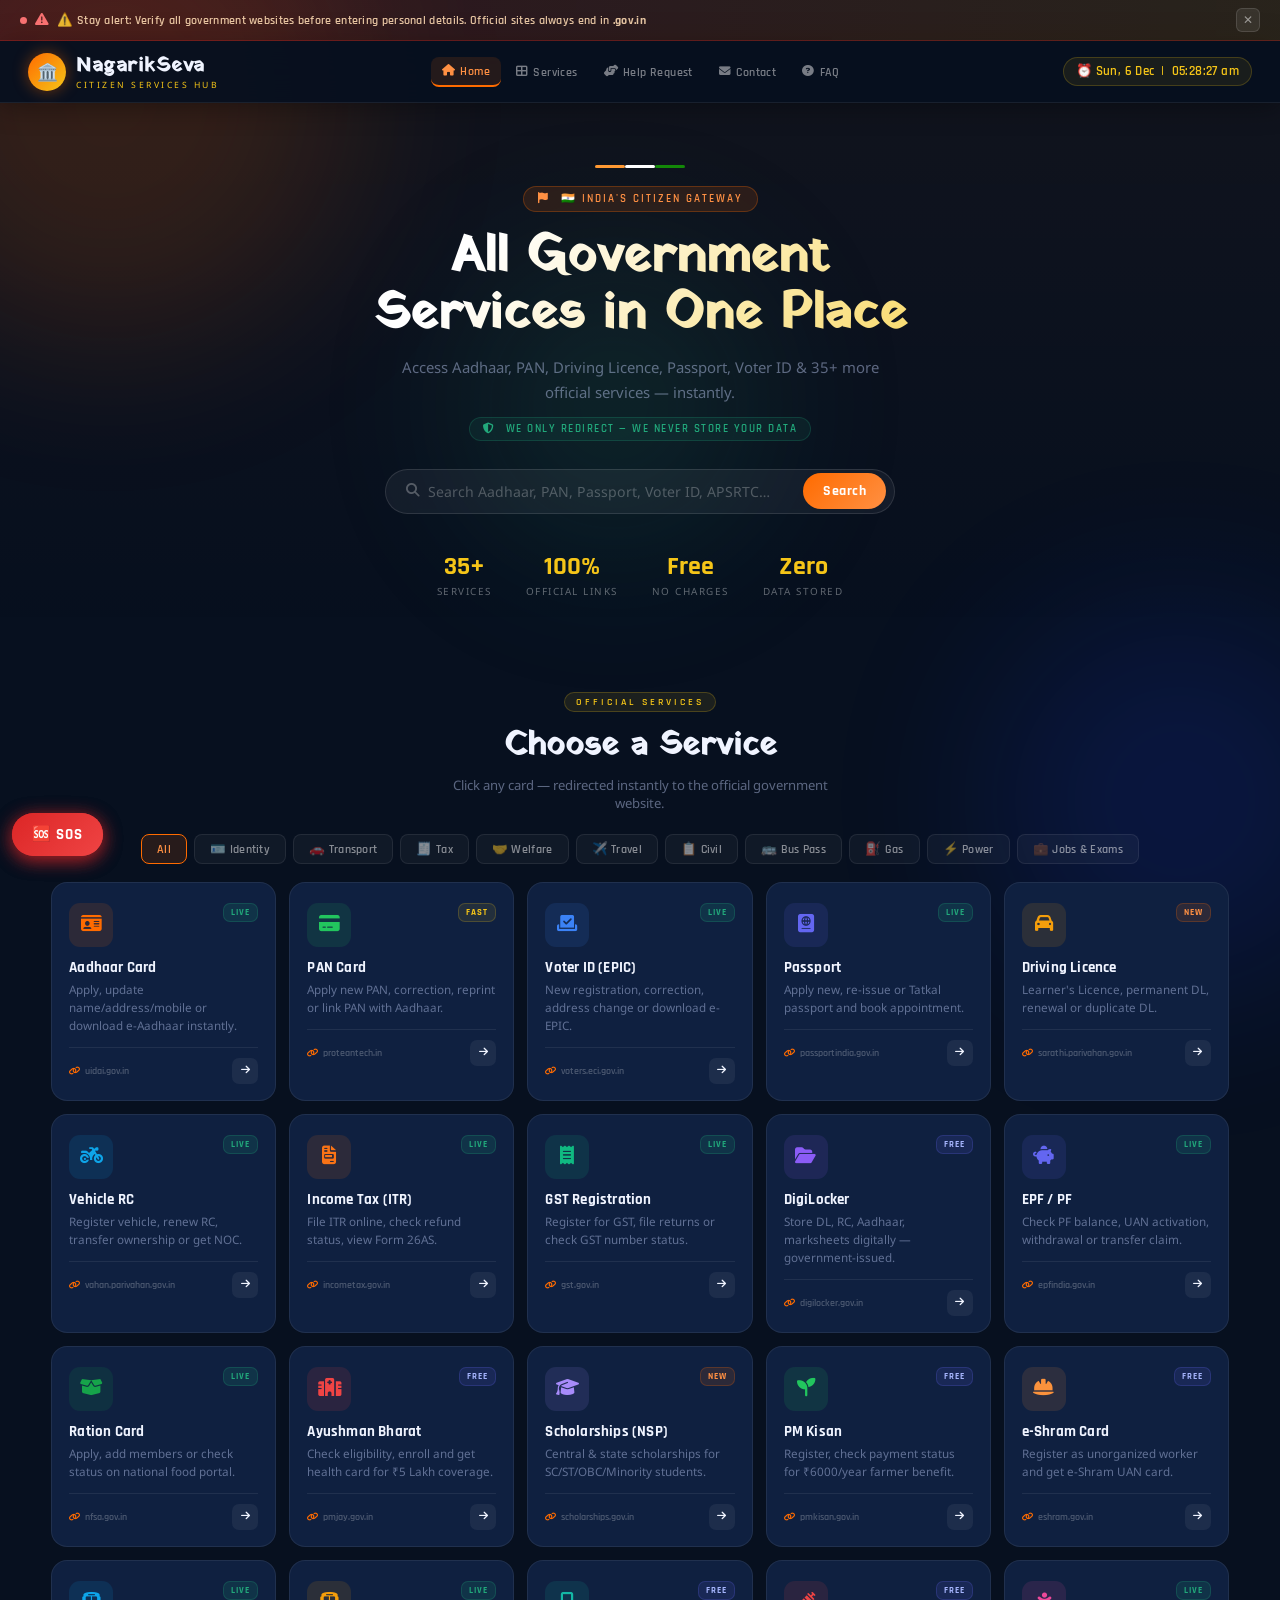
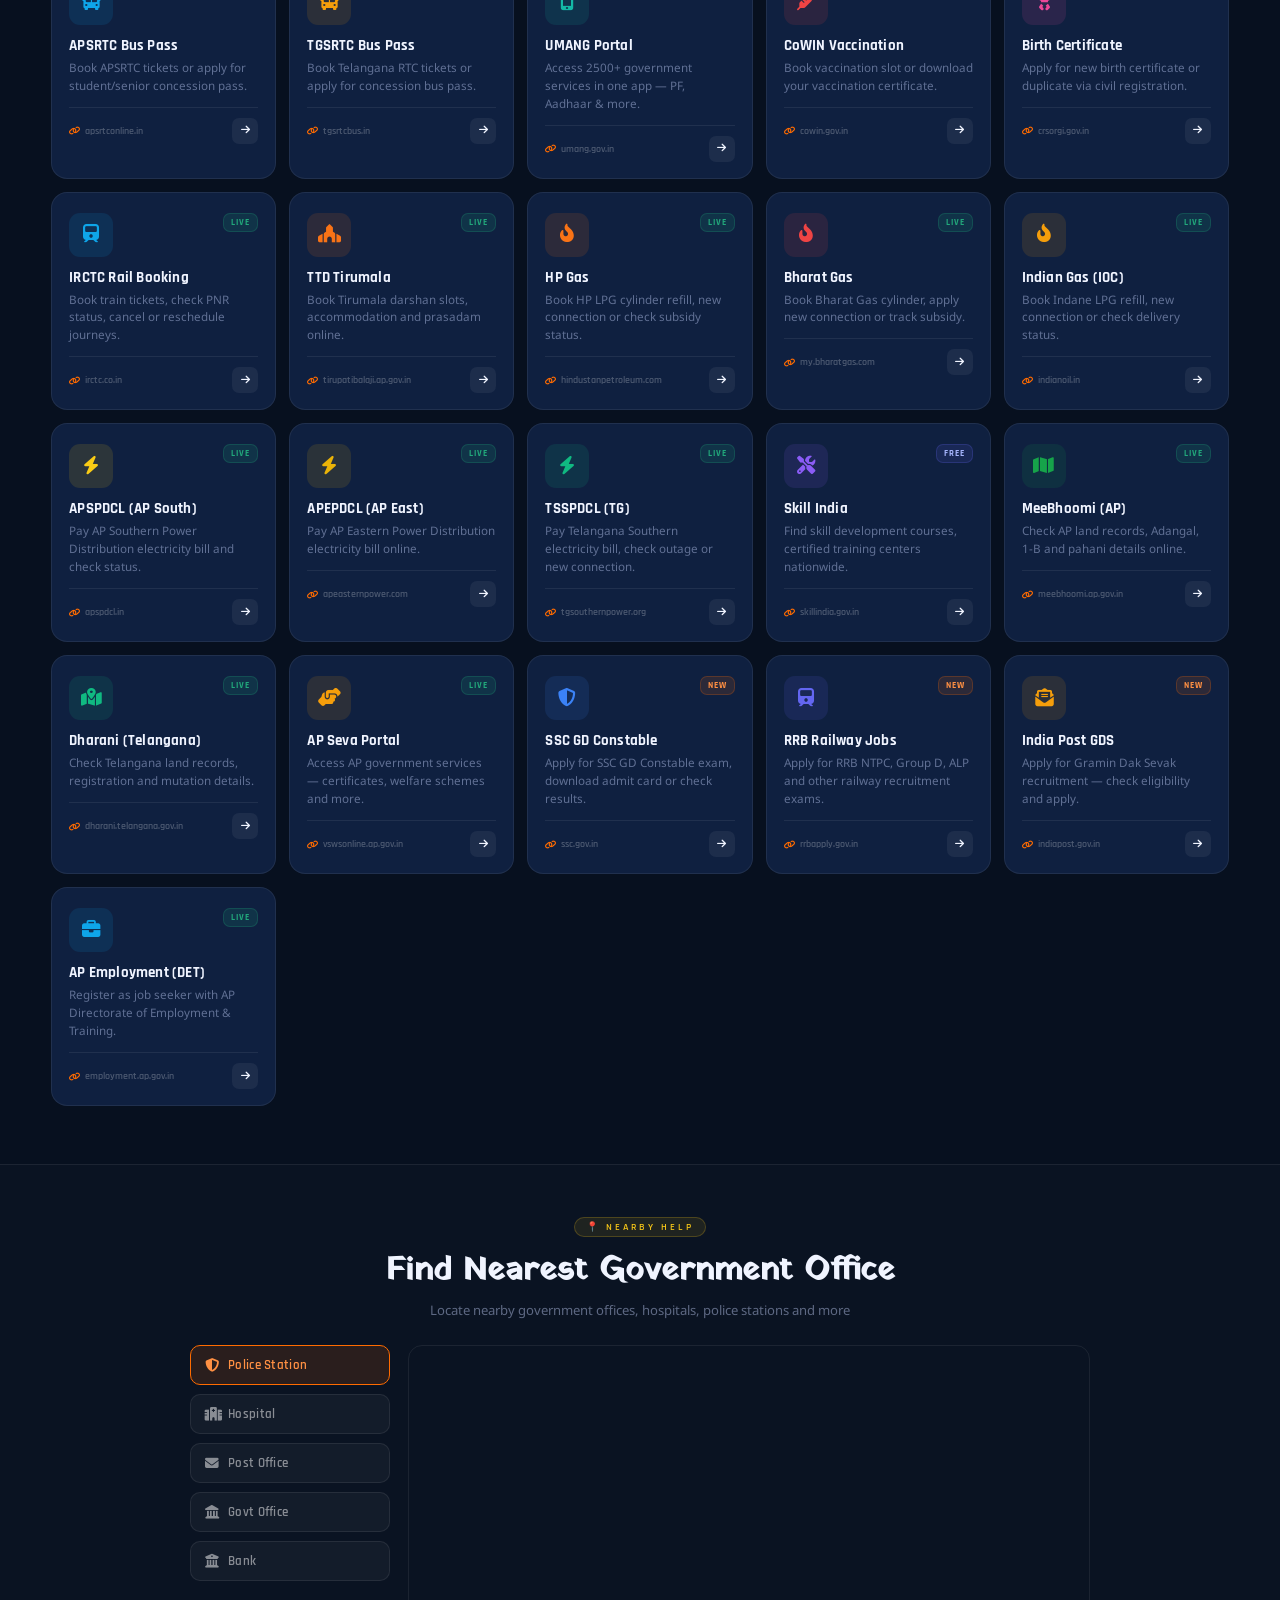
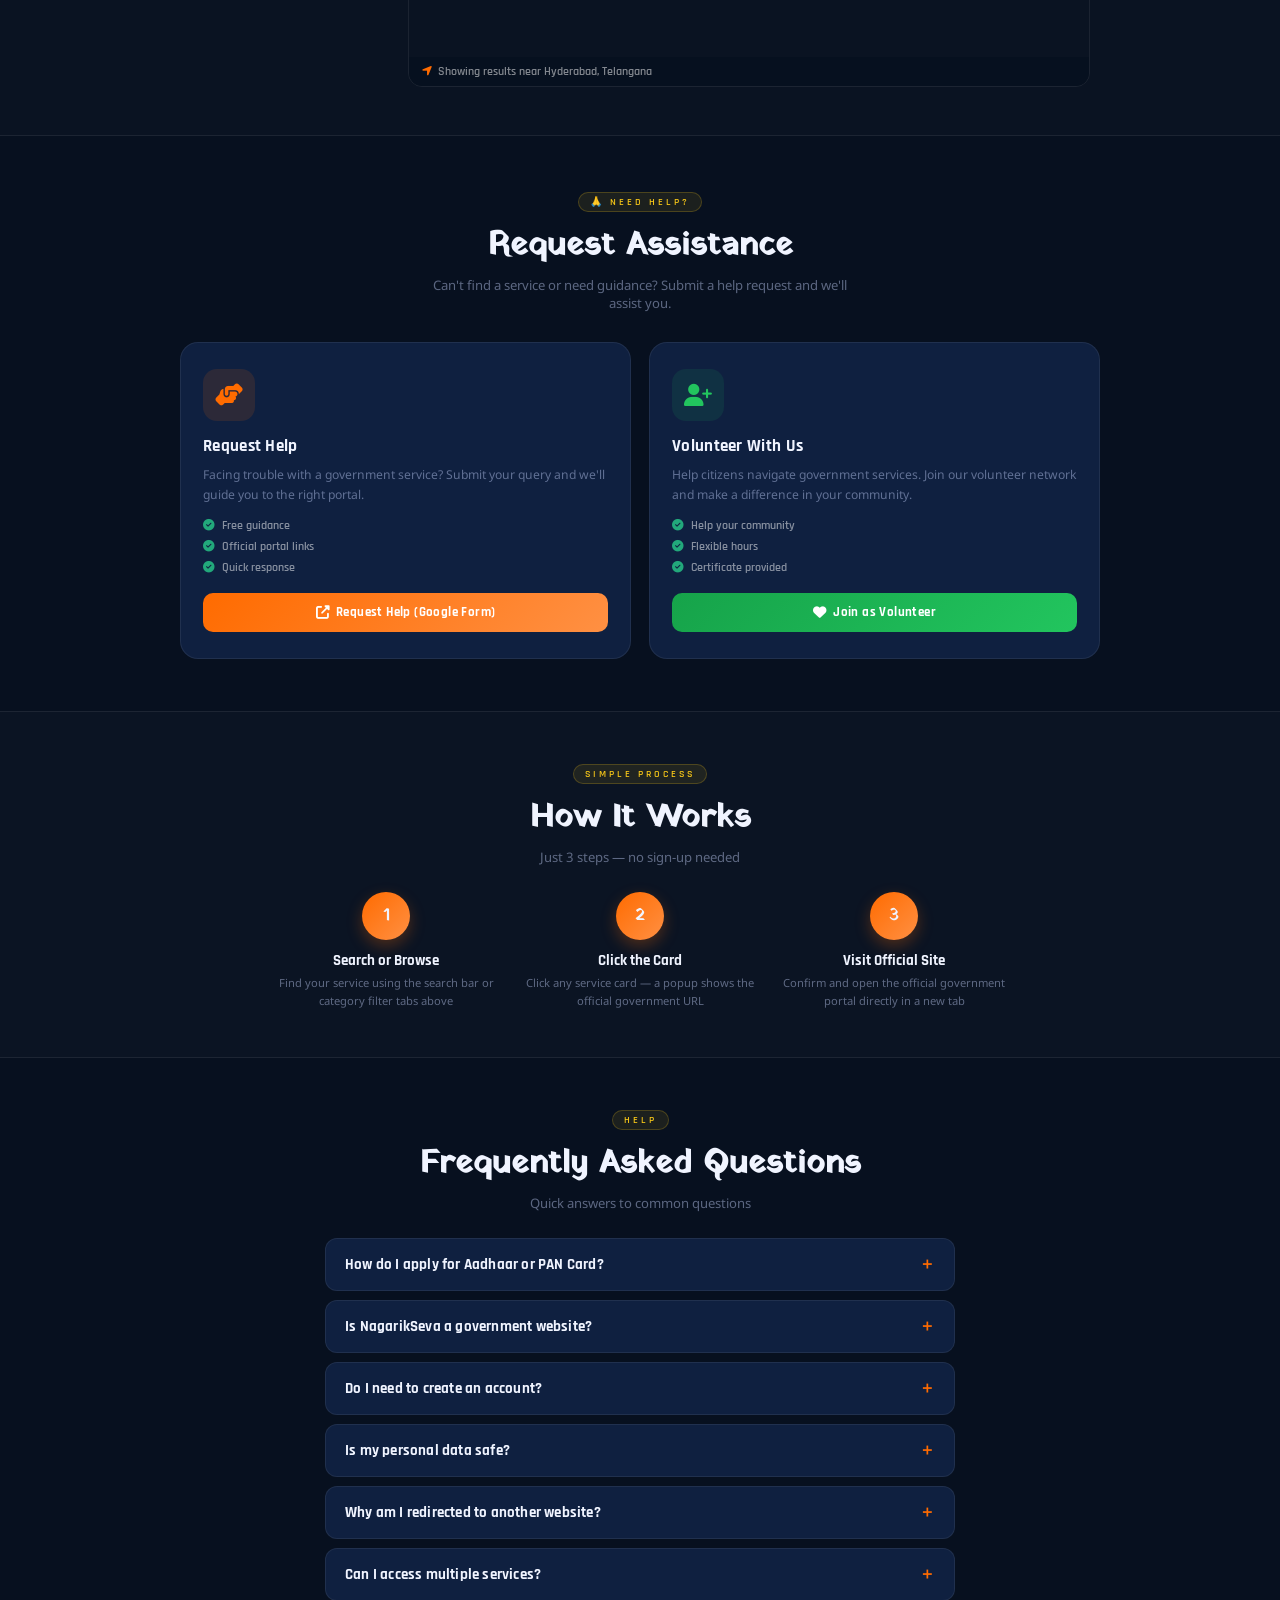
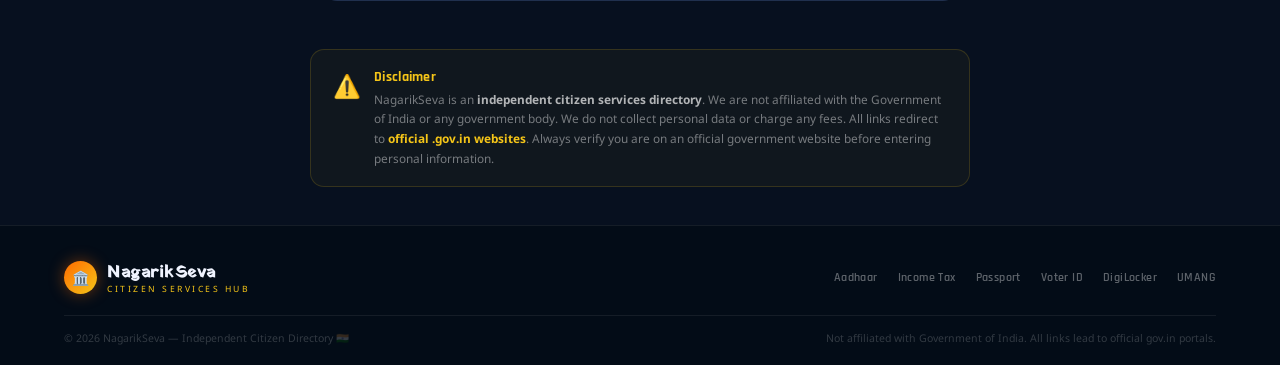
==== commit 9354b969: "Add files via upload" ====
--- a/index.html
+++ b/index.html
@@ -401,4 +401,4 @@
 
 <script src="script.js"></script>
 </body>
-</html>
+</html>
--- a/style.css
+++ b/style.css
@@ -1,4 +1,3 @@
-    
 :root{--bg:#07101f;--bg2:#0b1a30;--card:#0f2040;--card2:#112344;--saffron:#ff6b00;--saffron2:#ff9043;--gold:#f5c518;--green:#22a87b;--white:#f0f4ff;--muted:rgba(200,215,255,0.44);--bdr:rgba(255,255,255,0.07)}
 *{margin:0;padding:0;box-sizing:border-box}
 html{scroll-behavior:smooth}
@@ -7,13 +6,36 @@
 .orb1{width:480px;height:480px;background:#ff6b00;top:-140px;left:-130px}
 .orb2{width:380px;height:380px;background:#1a3fff;bottom:-90px;right:-90px}
 .orb3{width:280px;height:280px;background:#22a87b;top:45%;left:48%;transform:translate(-50%,-50%)}
+
+/* ALERT BANNER */
+.alert-banner{position:relative;z-index:100;background:linear-gradient(90deg,rgba(220,38,38,.18),rgba(245,158,11,.14));border-bottom:1px solid rgba(220,38,38,.3);padding:8px 20px;display:flex;align-items:center;justify-content:space-between;gap:10px}
+.alert-inner{display:flex;align-items:center;gap:8px;font-family:'Rajdhani',sans-serif;font-weight:600;font-size:.78rem;color:rgba(255,220,180,.88);letter-spacing:.3px;flex:1}
+.alert-inner i{color:#f87171;font-size:.85rem;flex-shrink:0}
+.alert-dot{width:7px;height:7px;border-radius:50%;background:#f87171;flex-shrink:0;animation:blinkDot 1.4s ease-in-out infinite}
+@keyframes blinkDot{0%,100%{opacity:1}50%{opacity:.2}}
+.alert-close{background:rgba(255,255,255,.08);border:1px solid rgba(255,255,255,.12);color:rgba(255,255,255,.5);width:24px;height:24px;border-radius:6px;cursor:pointer;font-size:.72rem;flex-shrink:0;transition:background .2s}
+.alert-close:hover{background:rgba(255,255,255,.15);color:#fff}
+
 /* HEADER */
-header{position:sticky;top:0;z-index:99;display:flex;justify-content:space-between;align-items:center;padding:0 28px;height:62px;background:rgba(7,16,31,0.88);backdrop-filter:blur(18px);border-bottom:1px solid var(--bdr);box-shadow:0 2px 28px rgba(0,0,0,.4)}
-.logo{display:flex;align-items:center;gap:10px}
+header{position:sticky;top:0;z-index:99;display:flex;justify-content:space-between;align-items:center;padding:0 28px;height:62px;background:rgba(7,16,31,0.92);backdrop-filter:blur(18px);border-bottom:1px solid var(--bdr);box-shadow:0 2px 28px rgba(0,0,0,.4);gap:18px}
+.logo{display:flex;align-items:center;gap:10px;flex-shrink:0}
 .logo-ball{width:38px;height:38px;background:linear-gradient(135deg,var(--saffron),var(--gold));border-radius:50%;display:flex;align-items:center;justify-content:center;font-size:17px;box-shadow:0 0 16px rgba(255,107,0,.42)}
 .logo-txt h1{font-family:'Yatra One',cursive;font-size:1.22rem;letter-spacing:.5px}
 .logo-txt span{display:block;font-size:.54rem;color:var(--gold);letter-spacing:2.5px;text-transform:uppercase;margin-top:-2px}
-#clock{font-family:'Rajdhani',sans-serif;font-weight:600;font-size:.82rem;color:var(--gold);background:rgba(245,197,24,.08);border:1px solid rgba(245,197,24,.2);padding:5px 12px;border-radius:20px;letter-spacing:.4px}
+
+/* NAV MENU */
+.nav-menu{display:flex;align-items:center;gap:4px;flex:1;justify-content:center}
+.nav-link{display:flex;align-items:center;gap:5px;color:rgba(255,255,255,.46);text-decoration:none;font-family:'Rajdhani',sans-serif;font-weight:600;font-size:.78rem;letter-spacing:.4px;padding:6px 11px;border-radius:8px;transition:all .2s;white-space:nowrap}
+.nav-link i{font-size:.72rem}
+.nav-link:hover,.nav-link.active{background:rgba(255,107,0,.12);color:var(--saffron2);border-bottom:2px solid var(--saffron)}
+.hamburger{display:none;flex-direction:column;gap:4px;background:none;border:none;cursor:pointer;padding:5px}
+.hamburger span{display:block;width:20px;height:2px;background:rgba(255,255,255,.6);border-radius:2px;transition:all .3s}
+.hamburger.open span:nth-child(1){transform:rotate(45deg) translate(4px,4px)}
+.hamburger.open span:nth-child(2){opacity:0}
+.hamburger.open span:nth-child(3){transform:rotate(-45deg) translate(4px,-4px)}
+.header-right{display:flex;align-items:center;gap:10px;flex-shrink:0}
+#clock{font-family:'Rajdhani',sans-serif;font-weight:600;font-size:.82rem;color:var(--gold);background:rgba(245,197,24,.08);border:1px solid rgba(245,197,24,.2);padding:5px 12px;border-radius:20px;letter-spacing:.4px;white-space:nowrap}
+
 /* HERO */
 .hero{position:relative;z-index:1;text-align:center;padding:62px 5% 46px;background:linear-gradient(180deg,rgba(255,107,0,.04) 0%,transparent 100%)}
 .tricolor{display:flex;justify-content:center;margin-bottom:17px}
@@ -35,18 +57,22 @@
 .stats{display:flex;justify-content:center;gap:34px;flex-wrap:wrap}
 .stat .n{font-family:'Rajdhani',sans-serif;font-weight:700;font-size:1.6rem;color:var(--gold)}
 .stat .l{font-size:.62rem;color:rgba(255,255,255,.36);letter-spacing:1.5px;text-transform:uppercase;margin-top:1px}
+
 /* SECTION */
 .sec-hd{text-align:center;padding:44px 4% 6px;position:relative;z-index:1}
 .chip{display:inline-block;background:rgba(245,197,24,.09);border:1px solid rgba(245,197,24,.22);color:var(--gold);font-family:'Rajdhani',sans-serif;font-weight:600;font-size:.62rem;letter-spacing:3px;text-transform:uppercase;padding:3px 11px;border-radius:20px;margin-bottom:10px}
 .sec-hd h2{font-family:'Yatra One',cursive;font-size:clamp(1.4rem,3vw,2rem);margin-bottom:6px}
 .sec-hd p{color:var(--muted);font-size:.82rem;max-width:420px;margin:0 auto}
+
 /* TABS */
 .tabs-wrap{position:relative;z-index:1;padding:16px 4% 0;display:flex;gap:7px;flex-wrap:wrap;justify-content:center}
 .tab{background:rgba(255,255,255,.04);border:1.5px solid rgba(255,255,255,.08);color:rgba(255,255,255,.5);padding:6px 15px;border-radius:8px;cursor:pointer;font-family:'Rajdhani',sans-serif;font-weight:600;font-size:.78rem;letter-spacing:.3px;transition:all .2s;user-select:none}
 .tab.active,.tab:hover{background:rgba(255,107,0,.13);border-color:var(--saffron);color:var(--saffron2)}
+
 /* GRID */
 .grid-wrap{position:relative;z-index:1;padding:18px 4% 58px}
 .grid{display:grid;grid-template-columns:repeat(auto-fill,minmax(218px,1fr));gap:13px}
+
 /* CARD */
 .card{background:var(--card);border:1.5px solid var(--bdr);border-radius:16px;padding:20px 17px 16px;cursor:pointer;transition:all .27s cubic-bezier(.25,.8,.25,1);position:relative;overflow:hidden;animation:up .44s ease both}
 @keyframes up{from{opacity:0;transform:translateY(13px)}to{opacity:1;transform:translateY(0)}}
@@ -70,6 +96,42 @@
 .card:hover .c-arrow{background:var(--saffron);box-shadow:0 3px 9px rgba(255,107,0,.3)}
 .no-res{grid-column:1/-1;text-align:center;padding:48px 20px;color:rgba(255,255,255,.22)}
 .no-res i{font-size:2.4rem;margin-bottom:11px;display:block;color:rgba(255,255,255,.13)}
+
+/* MAP SECTION */
+.map-sec{position:relative;z-index:1;padding:48px 5%;background:rgba(255,255,255,.015);border-top:1px solid var(--bdr);border-bottom:1px solid var(--bdr)}
+.map-grid{display:grid;grid-template-columns:200px 1fr;gap:18px;max-width:900px;margin:0 auto}
+.map-btns{display:flex;flex-direction:column;gap:9px}
+.map-btn{background:rgba(255,255,255,.04);border:1.5px solid rgba(255,255,255,.08);color:rgba(255,255,255,.5);padding:11px 14px;border-radius:10px;cursor:pointer;font-family:'Rajdhani',sans-serif;font-weight:600;font-size:.8rem;letter-spacing:.3px;text-align:left;display:flex;align-items:center;gap:9px;transition:all .2s}
+.map-btn i{font-size:.85rem;width:14px}
+.map-btn.active,.map-btn:hover{background:rgba(255,107,0,.13);border-color:var(--saffron);color:var(--saffron2)}
+.map-frame-wrap{position:relative;border-radius:14px;overflow:hidden;border:1.5px solid var(--bdr)}
+.map-frame{width:100%;height:340px;border:none;display:block}
+.map-overlay-note{position:absolute;bottom:0;left:0;right:0;background:rgba(7,16,31,.82);backdrop-filter:blur(6px);padding:7px 13px;font-family:'Rajdhani',sans-serif;font-weight:600;font-size:.72rem;color:rgba(255,255,255,.5);display:flex;align-items:center;gap:6px}
+.map-overlay-note i{color:var(--saffron)}
+
+/* HELP REQUEST SECTION */
+.help-sec{position:relative;z-index:1;padding:52px 5%}
+.help-grid{display:grid;grid-template-columns:repeat(auto-fit,minmax(240px,1fr));gap:18px;max-width:920px;margin:0 auto}
+.help-card{background:var(--card);border:1.5px solid var(--bdr);border-radius:18px;padding:26px 22px;transition:all .27s;display:flex;flex-direction:column;gap:0}
+.help-card:hover{transform:translateY(-5px);border-color:rgba(255,107,0,.25);box-shadow:0 14px 36px rgba(0,0,0,.3)}
+.help-card-icon{width:52px;height:52px;border-radius:14px;display:flex;align-items:center;justify-content:center;font-size:1.4rem;margin-bottom:14px}
+.help-card h3{font-family:'Rajdhani',sans-serif;font-weight:700;font-size:1.05rem;margin-bottom:8px;letter-spacing:.3px}
+.help-card p{color:var(--muted);font-size:.76rem;line-height:1.6;margin-bottom:14px}
+.help-features{list-style:none;margin-bottom:18px;display:flex;flex-direction:column;gap:6px}
+.help-features li{font-family:'Rajdhani',sans-serif;font-weight:600;font-size:.75rem;color:rgba(255,255,255,.5);display:flex;align-items:center;gap:7px}
+.help-features li i{color:var(--green);font-size:.72rem}
+.help-btn{display:inline-flex;align-items:center;justify-content:center;gap:7px;background:linear-gradient(135deg,var(--saffron),var(--saffron2));border:none;color:#fff;padding:11px 18px;border-radius:10px;cursor:pointer;font-family:'Rajdhani',sans-serif;font-weight:700;font-size:.84rem;letter-spacing:.4px;text-decoration:none;transition:opacity .2s;margin-top:auto}
+.help-btn:hover{opacity:.88}
+.help-btn.green{background:linear-gradient(135deg,#16a34a,#22c55e)}
+.help-btn.red{background:linear-gradient(135deg,#dc2626,#ef4444)}
+
+/* VOLUNTEER FORM */
+.vol-form{display:flex;flex-direction:column;gap:9px;margin-top:12px}
+.vol-input{background:rgba(255,255,255,.05);border:1.5px solid rgba(255,255,255,.1);border-radius:9px;padding:10px 14px;color:#fff;font-family:'Noto Sans',sans-serif;font-size:.83rem;outline:none;transition:border-color .2s;width:100%}
+.vol-input::placeholder{color:rgba(255,255,255,.28)}
+.vol-input:focus{border-color:var(--saffron)}
+.vol-input option{background:#0f2040;color:#fff}
+
 /* HIW */
 .hiw{position:relative;z-index:1;background:rgba(255,255,255,.02);border-top:1px solid var(--bdr);border-bottom:1px solid var(--bdr);padding:48px 5%}
 .hiw-grid{display:grid;grid-template-columns:repeat(auto-fit,minmax(165px,1fr));gap:22px;margin-top:26px;max-width:740px;margin-left:auto;margin-right:auto}
@@ -77,6 +139,7 @@
 .hiw-num{width:48px;height:48px;background:linear-gradient(135deg,var(--saffron),var(--saffron2));border-radius:50%;margin:0 auto 11px;display:flex;align-items:center;justify-content:center;font-family:'Yatra One',cursive;font-size:1.1rem;box-shadow:0 6px 16px rgba(255,107,0,.28)}
 .hiw-step h4{font-family:'Rajdhani',sans-serif;font-weight:700;font-size:.92rem;margin-bottom:4px}
 .hiw-step p{font-size:.7rem;color:var(--muted);line-height:1.55}
+
 /* FAQ */
 .faq-sec{position:relative;z-index:1;padding:48px 5%}
 .faq-list{max-width:630px;margin:26px auto 0;display:flex;flex-direction:column;gap:9px}
@@ -87,12 +150,14 @@
 summary::after{content:'＋';color:var(--saffron);font-size:1rem;transition:transform .25s;display:block}
 details[open] summary::after{transform:rotate(45deg)}
 details p{padding:0 19px 15px;color:var(--muted);font-size:.8rem;line-height:1.65}
+
 /* DISC */
 .disc-sec{position:relative;z-index:1;padding:0 5% 38px}
 .disc-box{background:rgba(245,197,24,.04);border:1px solid rgba(245,197,24,.16);border-radius:14px;padding:18px 22px;max-width:660px;margin:0 auto;display:flex;gap:13px;align-items:flex-start}
 .disc-icon{font-size:1.4rem;flex-shrink:0;margin-top:2px}
 .disc-box h4{font-family:'Rajdhani',sans-serif;font-weight:700;font-size:.88rem;color:var(--gold);margin-bottom:4px;letter-spacing:.3px}
 .disc-box p{font-size:.74rem;color:rgba(255,255,255,.43);line-height:1.65}
+
 /* FOOTER */
 footer{position:relative;z-index:1;background:#030c17;border-top:1px solid var(--bdr);padding:34px 5% 20px}
 .f-top{display:flex;justify-content:space-between;align-items:center;flex-wrap:wrap;gap:14px;margin-bottom:20px}
@@ -101,6 +166,7 @@
 .f-links a:hover{color:var(--saffron2)}
 .f-bot{border-top:1px solid var(--bdr);padding-top:15px;display:flex;justify-content:space-between;flex-wrap:wrap;gap:7px}
 .f-bot p{font-size:.66rem;color:rgba(255,255,255,.19)}
+
 /* POPUP */
 .pop-ov{position:fixed;inset:0;background:rgba(0,0,0,.75);backdrop-filter:blur(8px);z-index:200;display:flex;align-items:center;justify-content:center;padding:20px;opacity:0;pointer-events:none;transition:opacity .25s}
 .pop-ov.show{opacity:1;pointer-events:all}
@@ -116,7 +182,100 @@
 .btn-x:hover{background:rgba(255,255,255,.1)}
 .btn-go{flex:2;background:linear-gradient(135deg,var(--saffron),var(--saffron2));border:none;color:#fff;padding:10px;border-radius:9px;cursor:pointer;font-family:'Rajdhani',sans-serif;font-weight:700;font-size:.86rem;letter-spacing:.4px;box-shadow:0 5px 16px rgba(255,107,0,.3);transition:opacity .2s}
 .btn-go:hover{opacity:.9}
+
 /* TOAST */
 .toast{position:fixed;bottom:18px;right:18px;background:rgba(8,26,18,.95);border:1px solid rgba(34,168,123,.32);color:var(--green);padding:10px 16px;border-radius:11px;font-family:'Rajdhani',sans-serif;font-weight:600;font-size:.86rem;box-shadow:0 7px 20px rgba(0,0,0,.4);transform:translateY(70px);opacity:0;transition:all .3s cubic-bezier(.175,.885,.32,1.275);z-index:300;display:flex;align-items:center;gap:6px}
 .toast.show{transform:translateY(0);opacity:1}
-@media(max-width:640px){.stats{gap:18px}.f-top{flex-direction:column;align-items:flex-start}}
+
+/* SOS BUTTON */
+.sos-btn{position:fixed;bottom:22px;left:22px;z-index:400;background:linear-gradient(135deg,#dc2626,#ef4444);color:#fff;border:none;border-radius:50px;padding:12px 20px;font-family:'Rajdhani',sans-serif;font-weight:700;font-size:.95rem;letter-spacing:1px;cursor:pointer;box-shadow:0 4px 18px rgba(220,38,38,.5);animation:sosPulse 2s ease-in-out infinite}
+@keyframes sosPulse{0%,100%{box-shadow:0 4px 18px rgba(220,38,38,.5)}50%{box-shadow:0 4px 28px rgba(220,38,38,.85),0 0 0 8px rgba(220,38,38,.12)}}
+.sos-btn:hover{opacity:.92;transform:scale(1.05)}
+.sos-ov{position:fixed;inset:0;background:rgba(0,0,0,.8);backdrop-filter:blur(8px);z-index:500;display:flex;align-items:center;justify-content:center;padding:20px;opacity:0;pointer-events:none;transition:opacity .25s}
+.sos-ov.show{opacity:1;pointer-events:all}
+.sos-popup{background:#0f2040;border:1.5px solid rgba(220,38,38,.35);border-radius:20px;padding:24px 22px;max-width:380px;width:100%;transform:scale(.9) translateY(10px);transition:transform .27s cubic-bezier(.175,.885,.32,1.275);box-shadow:0 28px 65px rgba(0,0,0,.6),0 0 0 1px rgba(220,38,38,.15)}
+.sos-ov.show .sos-popup{transform:scale(1) translateY(0)}
+.sos-header{display:flex;justify-content:space-between;align-items:center;margin-bottom:4px}
+.sos-title{font-family:'Rajdhani',sans-serif;font-weight:700;font-size:1.1rem;letter-spacing:.4px}
+.sos-close{background:rgba(255,255,255,.07);border:1px solid rgba(255,255,255,.1);color:#fff;width:30px;height:30px;border-radius:8px;cursor:pointer;font-size:.85rem;display:flex;align-items:center;justify-content:center;transition:background .2s}
+.sos-close:hover{background:rgba(255,255,255,.14)}
+.sos-sub{font-size:.73rem;color:rgba(255,255,255,.38);margin-bottom:16px;font-family:'Rajdhani',sans-serif;letter-spacing:.3px}
+.sos-list{display:flex;flex-direction:column;gap:8px;margin-bottom:14px}
+.sos-item{display:flex;justify-content:space-between;align-items:center;padding:12px 14px;border-radius:12px;text-decoration:none;border:1.5px solid transparent;transition:all .2s;cursor:pointer}
+.sos-item:hover{transform:translateX(4px);filter:brightness(1.1)}
+.sos-left{display:flex;align-items:center;gap:11px}
+.sos-icon{font-size:1.3rem;line-height:1}
+.sos-name{display:block;font-family:'Rajdhani',sans-serif;font-weight:700;font-size:.9rem;color:#fff;letter-spacing:.2px}
+.sos-desc{display:block;font-size:.65rem;color:rgba(255,255,255,.4);margin-top:1px}
+.sos-num{font-family:'Rajdhani',sans-serif;font-weight:700;font-size:1.1rem;letter-spacing:1px}
+.sos-red{background:rgba(220,38,38,.13);border-color:rgba(220,38,38,.28)}.sos-red .sos-num{color:#f87171}
+.sos-blue{background:rgba(59,130,246,.13);border-color:rgba(59,130,246,.28)}.sos-blue .sos-num{color:#93c5fd}
+.sos-green{background:rgba(34,197,94,.1);border-color:rgba(34,197,94,.25)}.sos-green .sos-num{color:#4ade80}
+.sos-orange{background:rgba(249,115,22,.12);border-color:rgba(249,115,22,.28)}.sos-orange .sos-num{color:#fb923c}
+.sos-pink{background:rgba(236,72,153,.12);border-color:rgba(236,72,153,.28)}.sos-pink .sos-num{color:#f9a8d4}
+.sos-purple{background:rgba(139,92,246,.12);border-color:rgba(139,92,246,.28)}.sos-purple .sos-num{color:#c4b5fd}
+.sos-note{font-size:.68rem;color:rgba(255,255,255,.25);text-align:center;font-family:'Rajdhani',sans-serif;letter-spacing:.3px}
+
+/* RESPONSIVE */
+@media(max-width:768px){
+  .nav-menu{display:none;position:absolute;top:62px;left:0;right:0;background:rgba(7,16,31,.97);backdrop-filter:blur(18px);border-bottom:1px solid var(--bdr);flex-direction:column;padding:12px 18px;gap:4px;z-index:98}
+  .nav-menu.open{display:flex}
+  .nav-link{padding:10px 12px;border-radius:8px;font-size:.88rem}
+  .hamburger{display:flex}
+  .map-grid{grid-template-columns:1fr}
+  .map-btns{flex-direction:row;flex-wrap:wrap}
+  .map-btn{flex:1;min-width:calc(50% - 5px);justify-content:center}
+}
+@media(max-width:640px){
+  .stats{gap:18px}
+  .f-top{flex-direction:column;align-items:flex-start}
+  header{padding:0 16px}
+  #clock{display:none}
+}
+
+
+
+
+
+/* SOS BUTTON */
+.sos-btn{position:fixed;bottom:44px;left:12px;z-index:400;background:linear-gradient(135deg,#dc2626,#ef4444);color:#fff;border:none;border-radius:50px;padding:12px 20px;font-family:'Rajdhani',sans-serif;font-weight:700;font-size:.95rem;letter-spacing:1px;cursor:pointer;box-shadow:0 4px 18px rgba(220,38,38,.5);animation:sosPulse 2s ease-in-out infinite}
+@keyframes sosPulse{0%,100%{box-shadow:0 4px 18px rgba(220,38,38,.5)}50%{box-shadow:0 4px 28px rgba(220,38,38,.85),0 0 0 8px rgba(220,38,38,.12)}}
+.sos-btn:hover{opacity:.92;transform:scale(1.05)}
+
+/* SOS OVERLAY */
+.sos-ov{position:fixed;inset:0;background:rgba(0,0,0,.8);backdrop-filter:blur(8px);z-index:500;display:flex;align-items:center;justify-content:center;padding:20px;opacity:0;pointer-events:none;transition:opacity .25s}
+.sos-ov.show{opacity:1;pointer-events:all}
+
+/* SOS POPUP */
+.sos-popup{background:#0f2040;border:1.5px solid rgba(220,38,38,.35);border-radius:20px;padding:24px 22px;max-width:380px;width:100%;transform:scale(.9) translateY(10px);transition:transform .27s cubic-bezier(.175,.885,.32,1.275);box-shadow:0 28px 65px rgba(0,0,0,.6),0 0 0 1px rgba(220,38,38,.15)}
+.sos-ov.show .sos-popup{transform:scale(1) translateY(0)}
+.sos-header{display:flex;justify-content:space-between;align-items:center;margin-bottom:4px}
+.sos-title{font-family:'Rajdhani',sans-serif;font-weight:700;font-size:1.1rem;letter-spacing:.4px}
+.sos-close{background:rgba(255,255,255,.07);border:1px solid rgba(255,255,255,.1);color:#fff;width:30px;height:30px;border-radius:8px;cursor:pointer;font-size:.85rem;display:flex;align-items:center;justify-content:center;transition:background .2s}
+.sos-close:hover{background:rgba(255,255,255,.14)}
+.sos-sub{font-size:.73rem;color:rgba(255,255,255,.38);margin-bottom:16px;font-family:'Rajdhani',sans-serif;letter-spacing:.3px}
+
+/* SOS LIST */
+.sos-list{display:flex;flex-direction:column;gap:8px;margin-bottom:14px}
+.sos-item{display:flex;justify-content:space-between;align-items:center;padding:12px 14px;border-radius:12px;text-decoration:none;border:1.5px solid transparent;transition:all .2s;cursor:pointer}
+.sos-item:hover{transform:translateX(4px);filter:brightness(1.1)}
+.sos-left{display:flex;align-items:center;gap:11px}
+.sos-icon{font-size:1.3rem;line-height:1}
+.sos-name{display:block;font-family:'Rajdhani',sans-serif;font-weight:700;font-size:.9rem;color:#fff;letter-spacing:.2px}
+.sos-desc{display:block;font-size:.65rem;color:rgba(255,255,255,.4);margin-top:1px}
+.sos-num{font-family:'Rajdhani',sans-serif;font-weight:700;font-size:1.1rem;letter-spacing:1px}
+
+/* COLOR VARIANTS */
+.sos-red{background:rgba(220,38,38,.13);border-color:rgba(220,38,38,.28)}.sos-red .sos-num{color:#f87171}
+.sos-blue{background:rgba(59,130,246,.13);border-color:rgba(59,130,246,.28)}.sos-blue .sos-num{color:#93c5fd}
+.sos-green{background:rgba(34,197,94,.1);border-color:rgba(34,197,94,.25)}.sos-green .sos-num{color:#4ade80}
+.sos-orange{background:rgba(249,115,22,.12);border-color:rgba(249,115,22,.28)}.sos-orange .sos-num{color:#fb923c}
+.sos-pink{background:rgba(236,72,153,.12);border-color:rgba(236,72,153,.28)}.sos-pink .sos-num{color:#f9a8d4}
+.sos-purple{background:rgba(139,92,246,.12);border-color:rgba(139,92,246,.28)}.sos-purple .sos-num{color:#c4b5fd}
+
+.sos-note{font-size:.68rem;color:rgba(255,255,255,.25);text-align:center;font-family:'Rajdhani',sans-serif;letter-spacing:.3px}
+
+
+
+
+
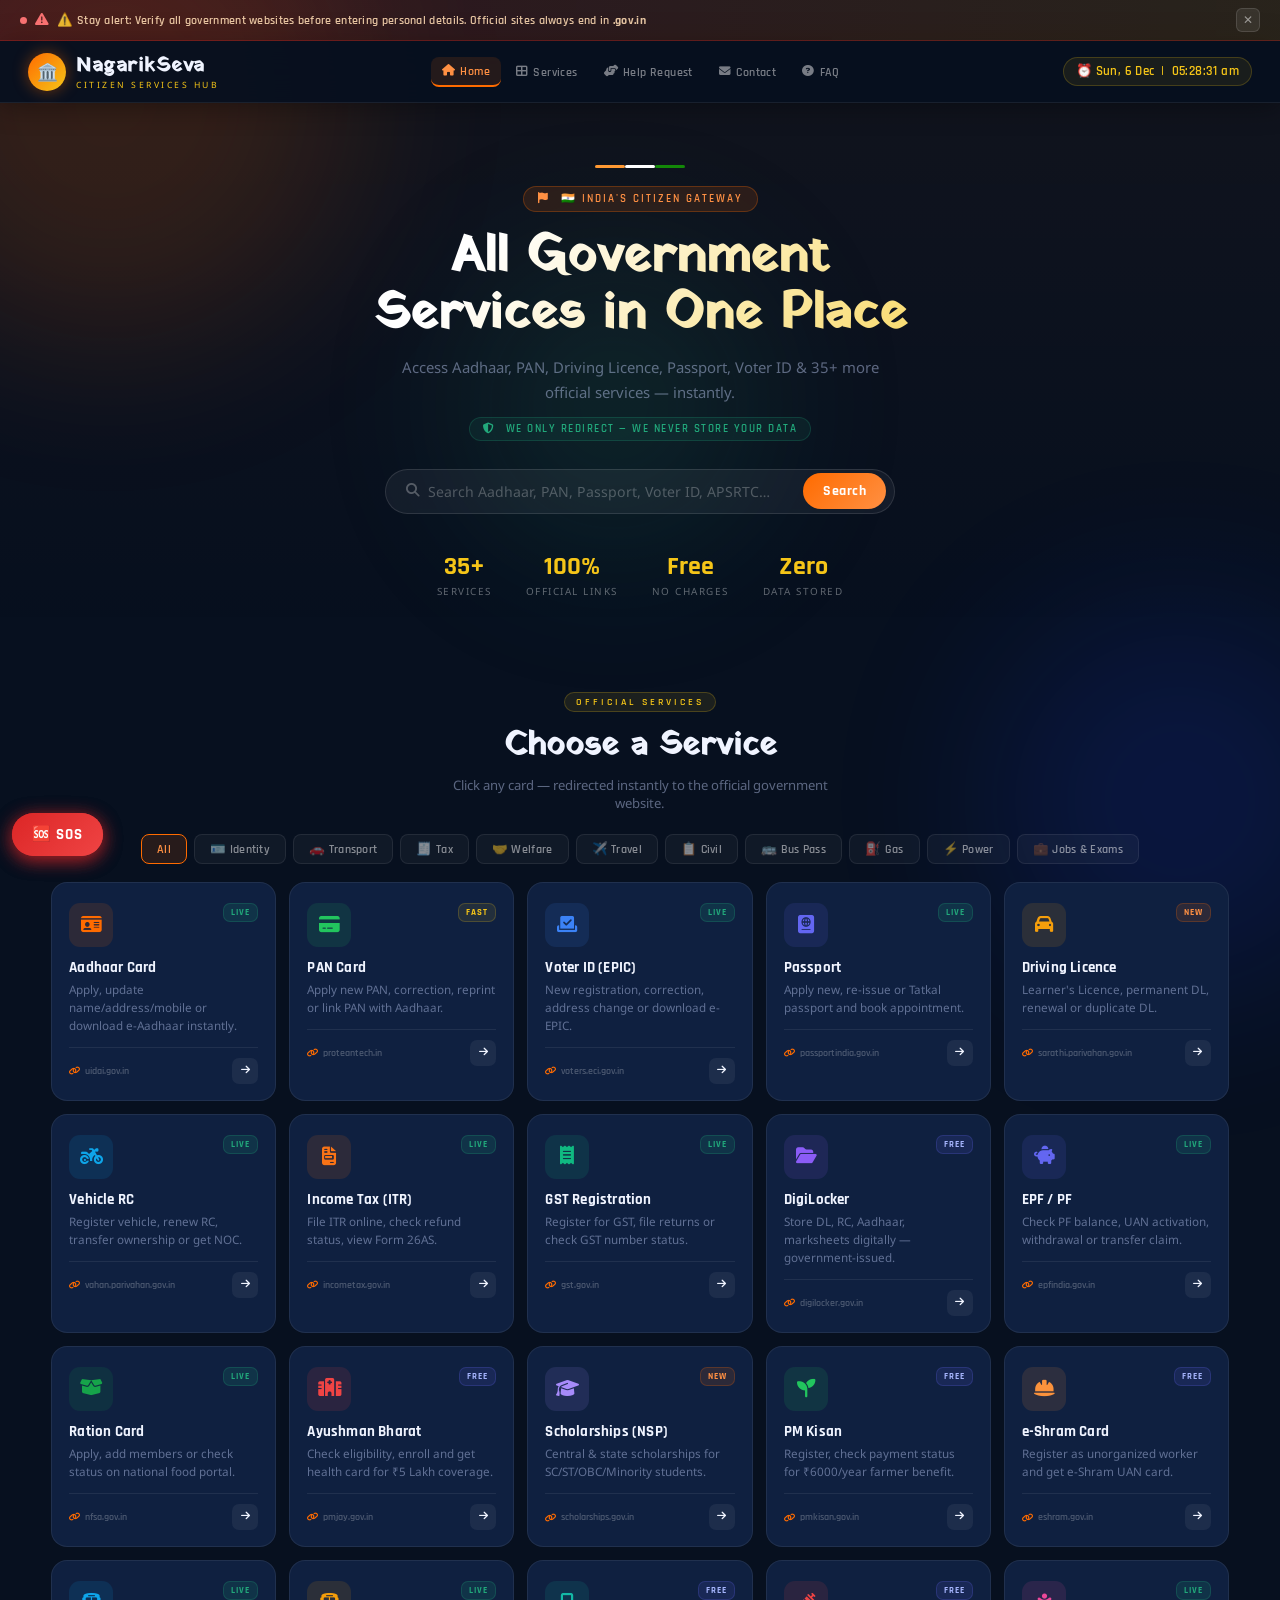
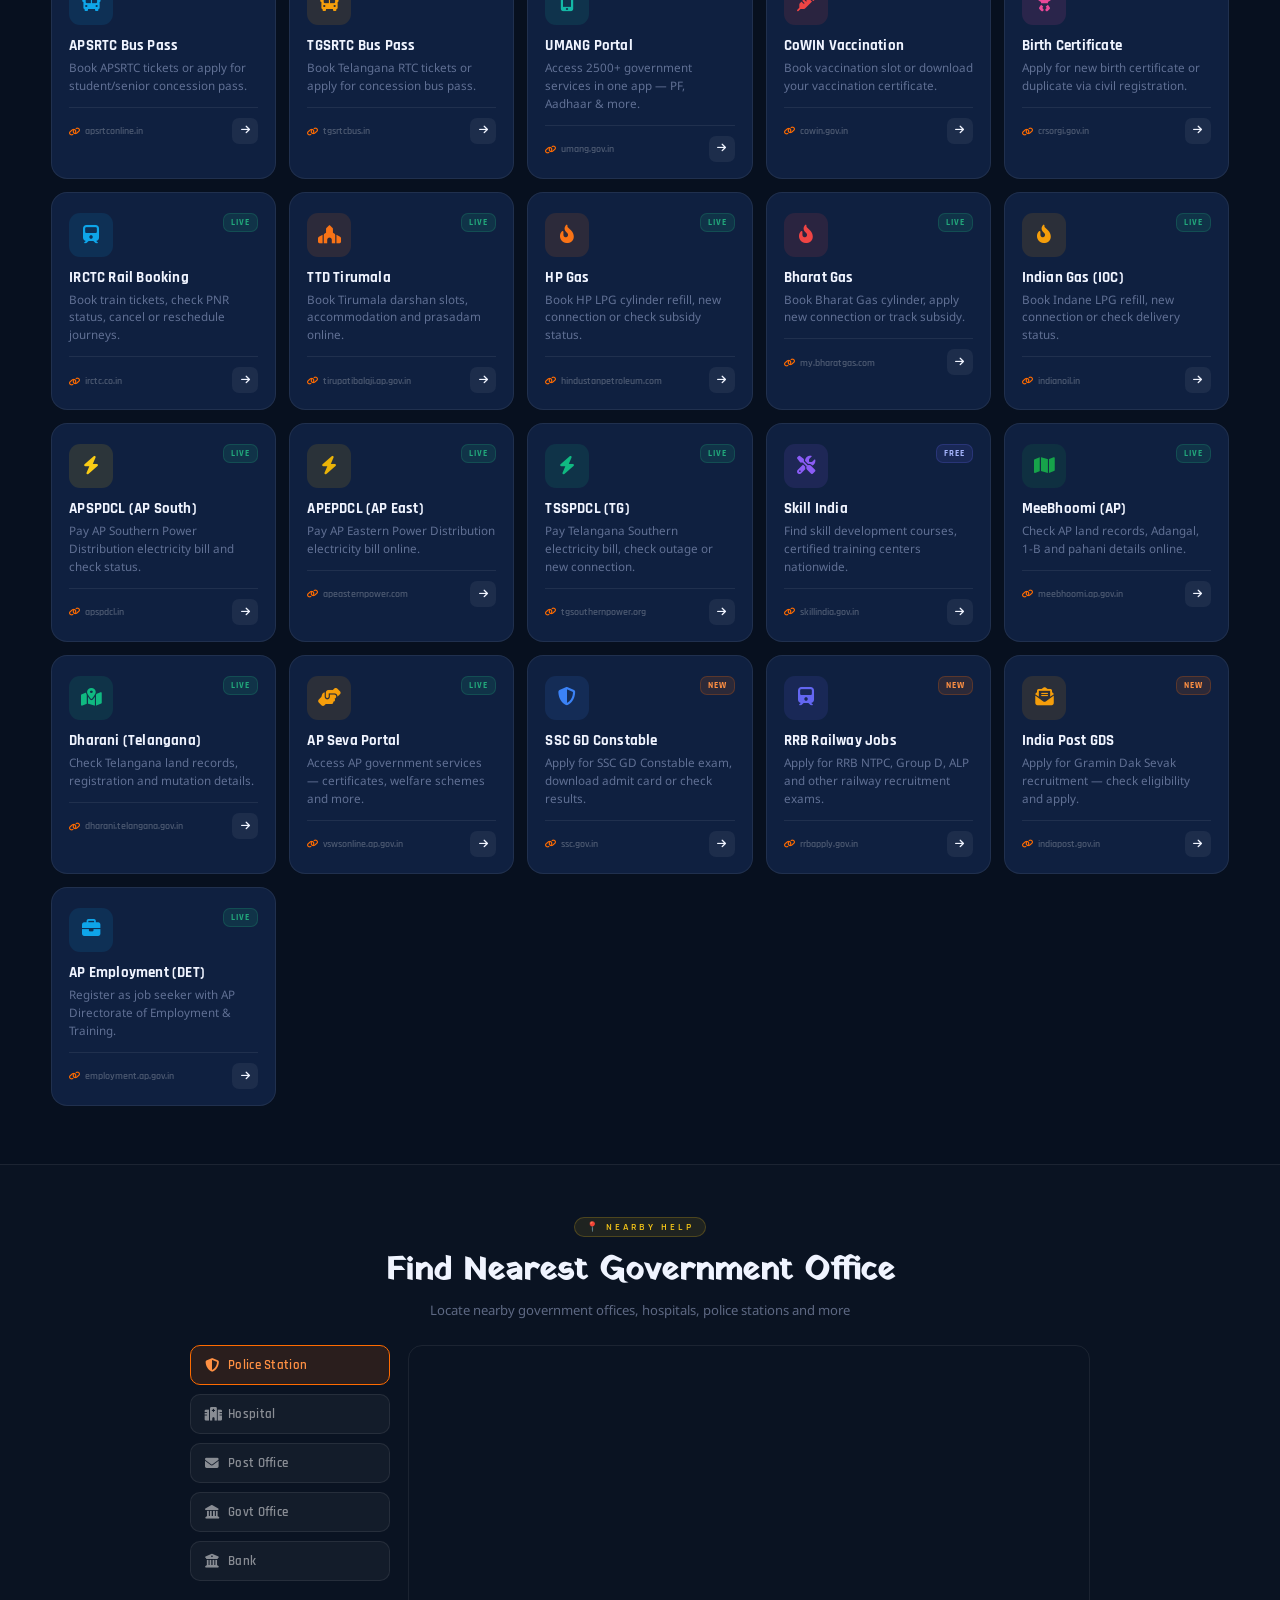
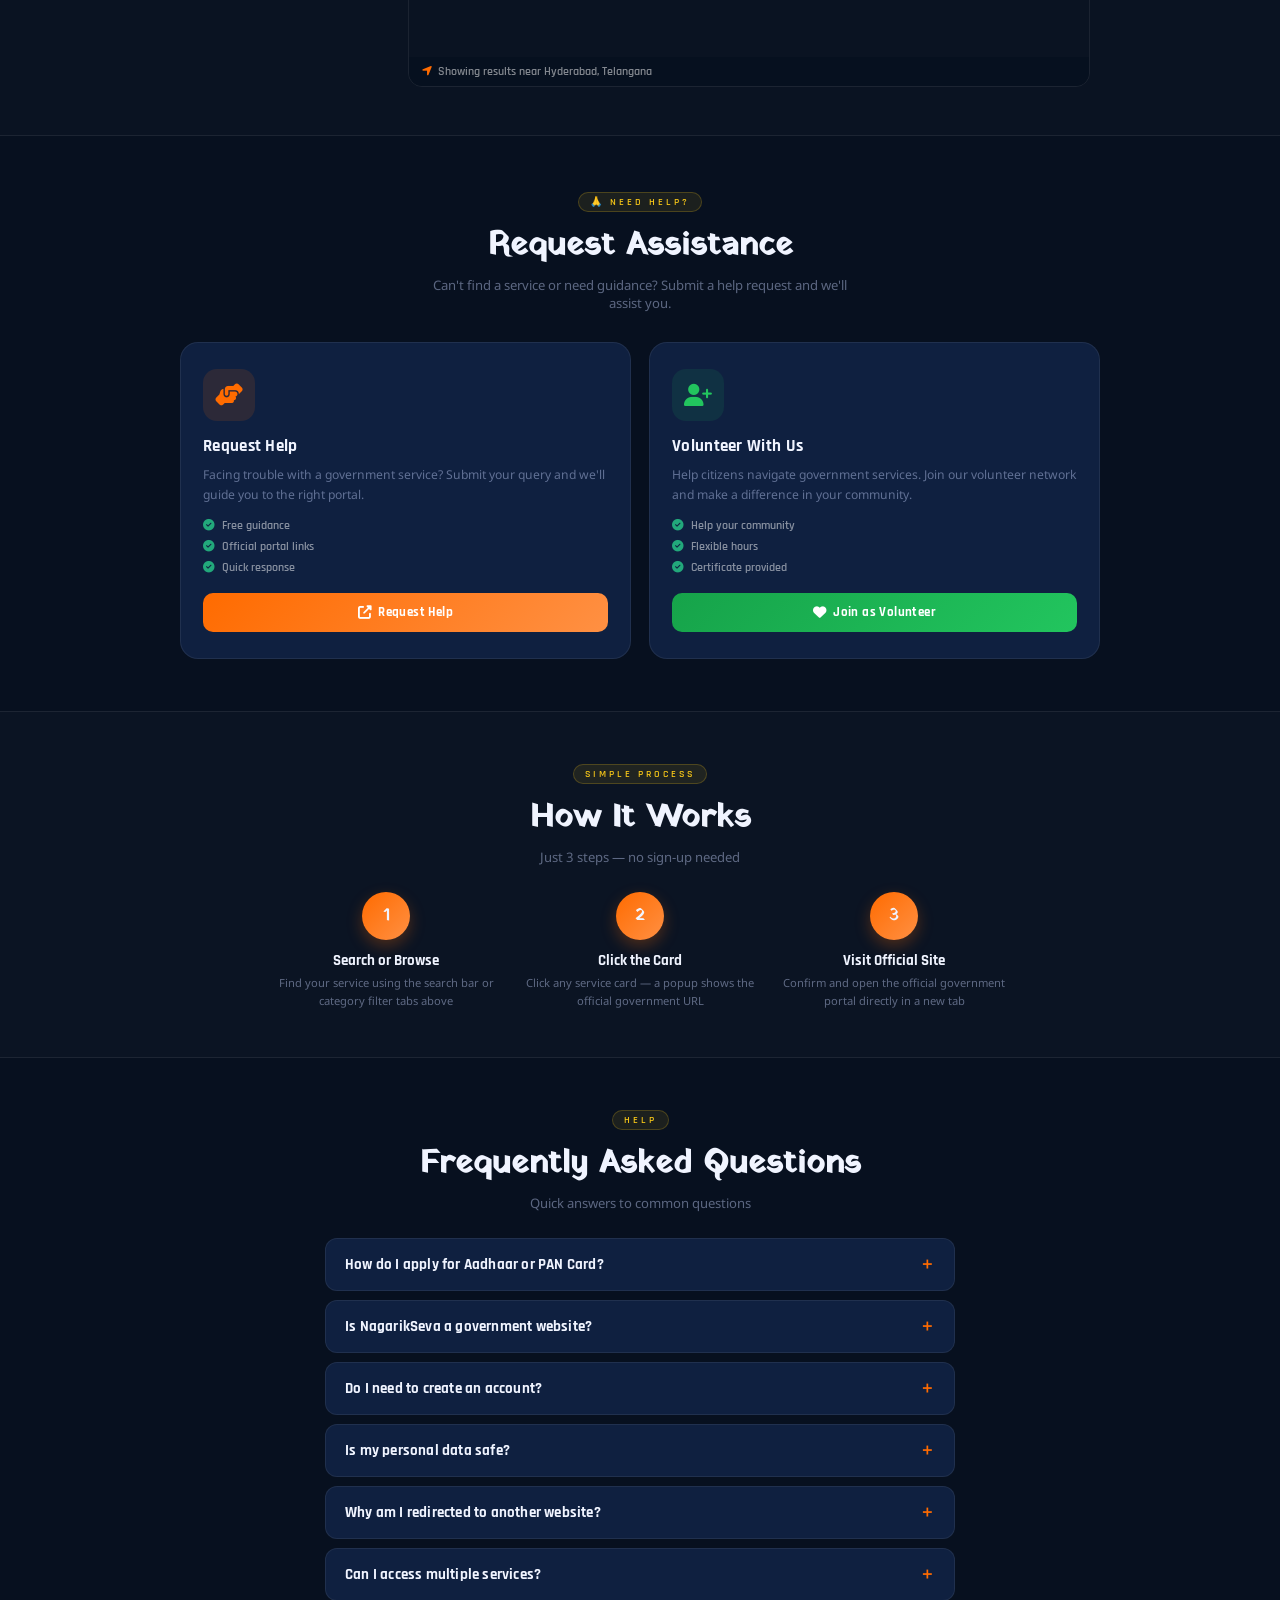
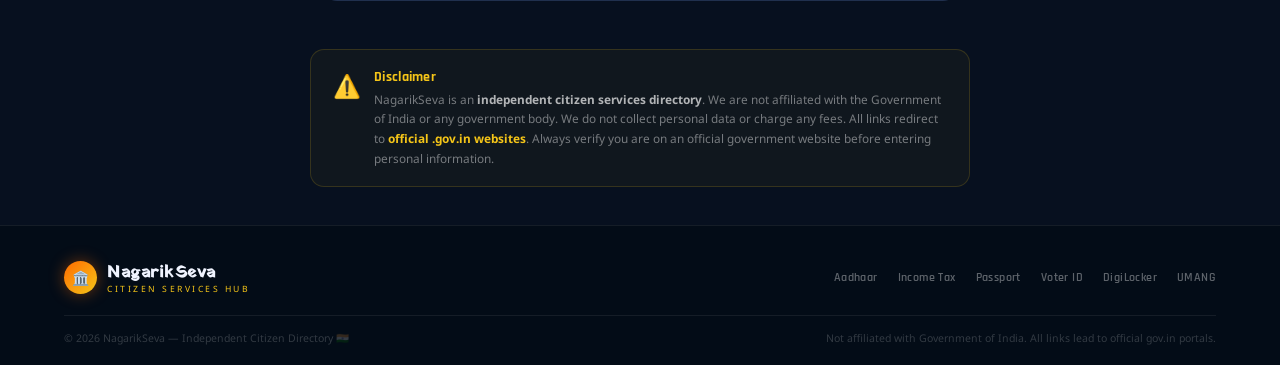
==== commit d17d2a5d: "Update index.html" ====
--- a/index.html
+++ b/index.html
@@ -143,24 +143,10 @@
         <li><i class="fas fa-check-circle"></i> Quick response</li>
       </ul>
       <a href="https://docs.google.com/forms/d/e/1FAIpQLSfQ_2EjH6rmkpcDahp77nTVxKH8hXeXDVtqHcNDtQwy5_dV9A/viewform?usp=header" target="_blank" class="help-btn" onclick="toast('✅ Opening Help Request form…');return true;">
-        <i class="fas fa-external-link-alt"></i> Request Help (Google Form)
+        <i class="fas fa-external-link-alt"></i> Request Help 
       </a>
     </div>
 
-    <!-- VOLUNTEER CARD -->
-    <!-- <div class="help-card">
-      <div class="help-card-icon" style="background:rgba(34,197,94,.1)"><i class="fas fa-user-plus" style="color:#22c55e"></i></div>
-      <h3>Volunteer With Us</h3>
-      <p>Help citizens navigate government services. Join our volunteer network and make a difference in your community.</p>
-      <ul class="help-features">
-        <li><i class="fas fa-check-circle"></i> Help your community</li>
-        <li><i class="fas fa-check-circle"></i> Flexible hours</li>
-        <li><i class="fas fa-check-circle"></i> Certificate provided</li>
-      </ul>
-      <button class="help-btn green" onclick="openVolunteer()">
-        <i class="fas fa-heart"></i> Join as Volunteer
-      </button>
-    </div> -->
 
     <!-- VOLUNTEER CARD -->
 <div class="help-card">
@@ -401,4 +387,4 @@
 
 <script src="script.js"></script>
 </body>
-</html>+</html>
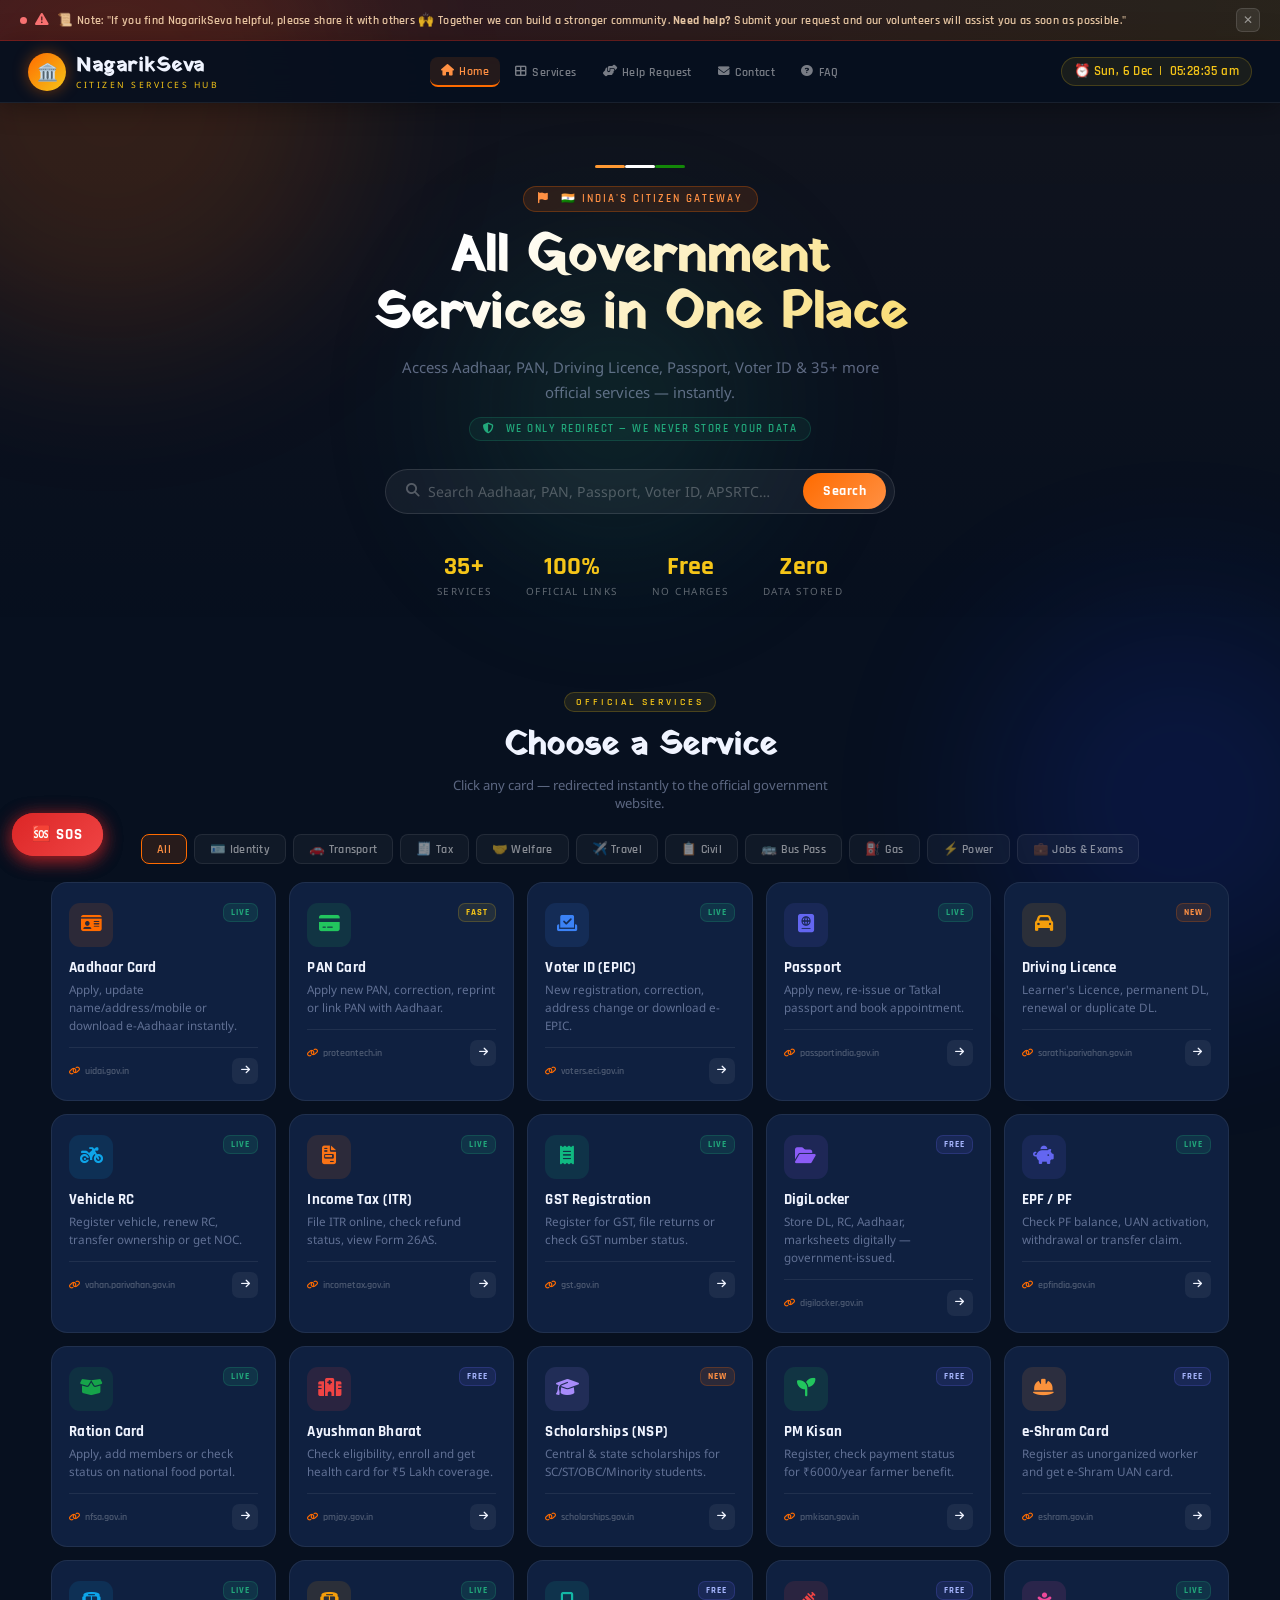
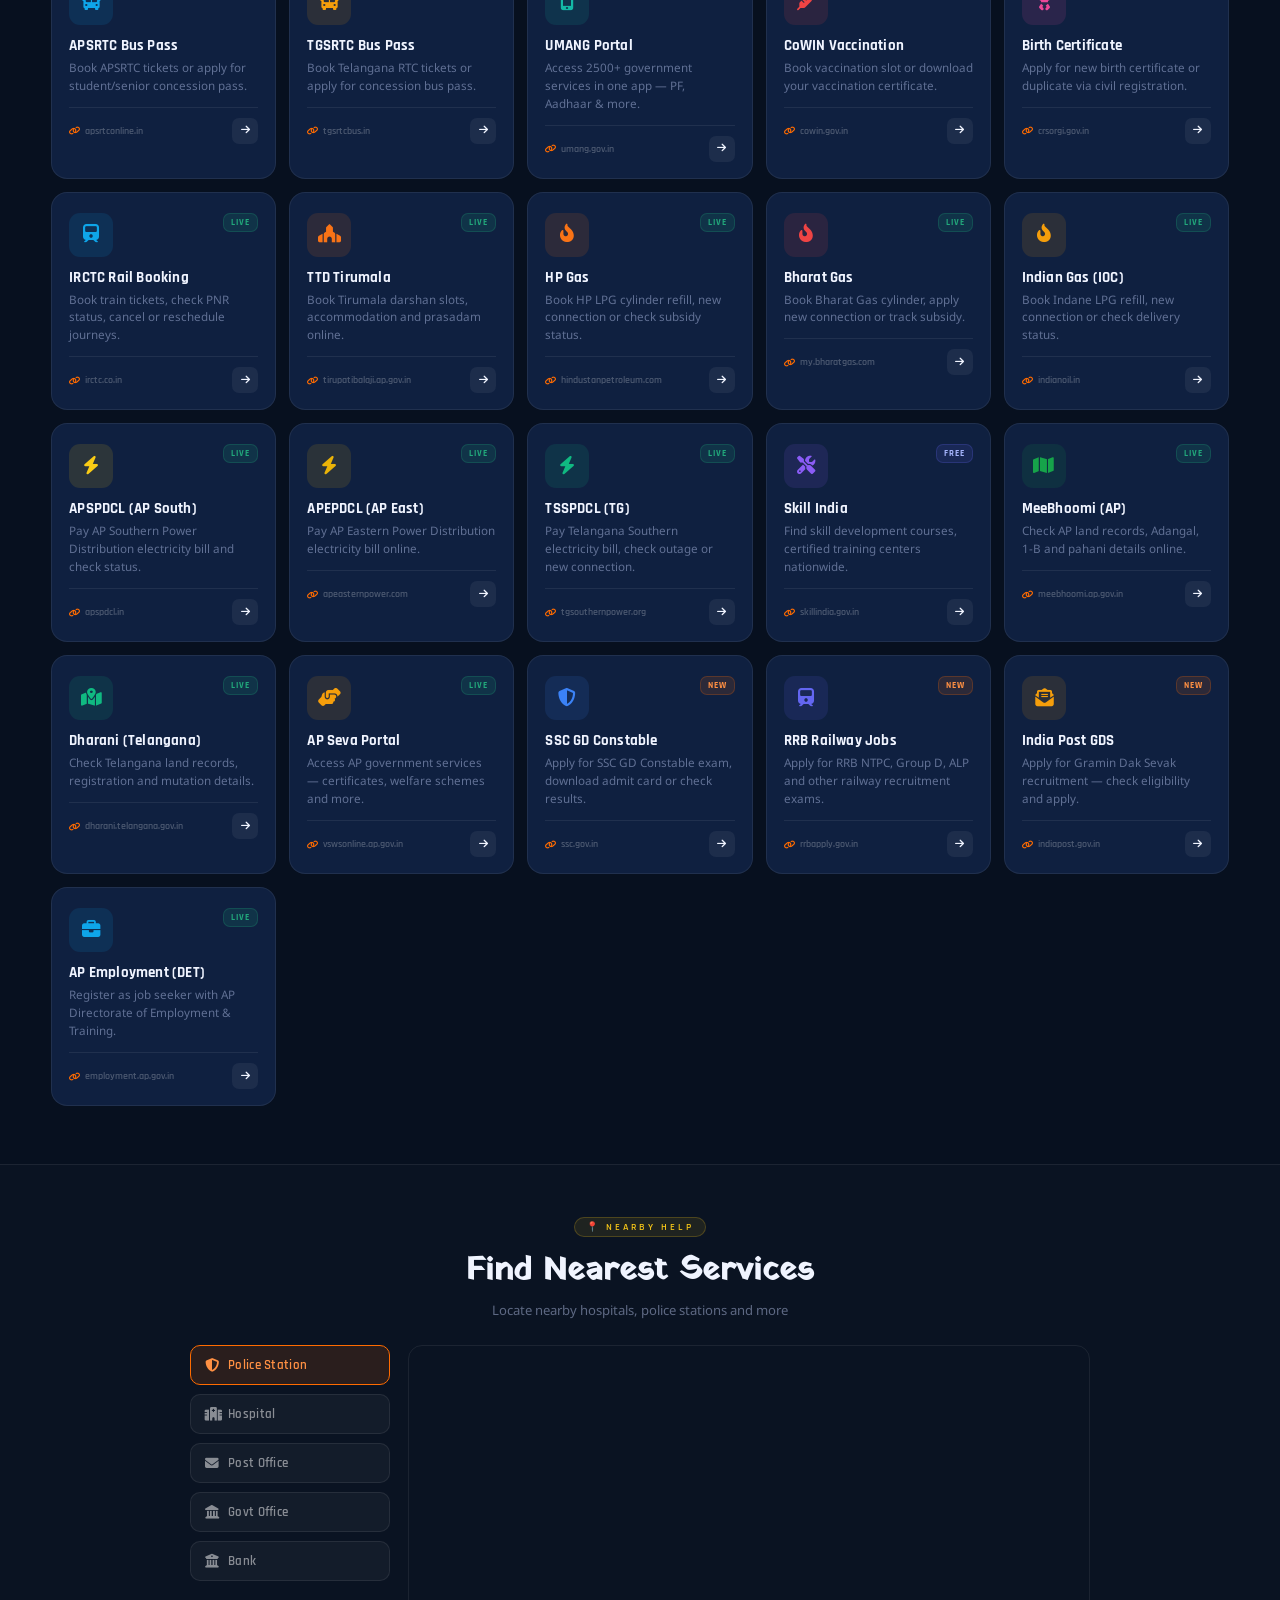
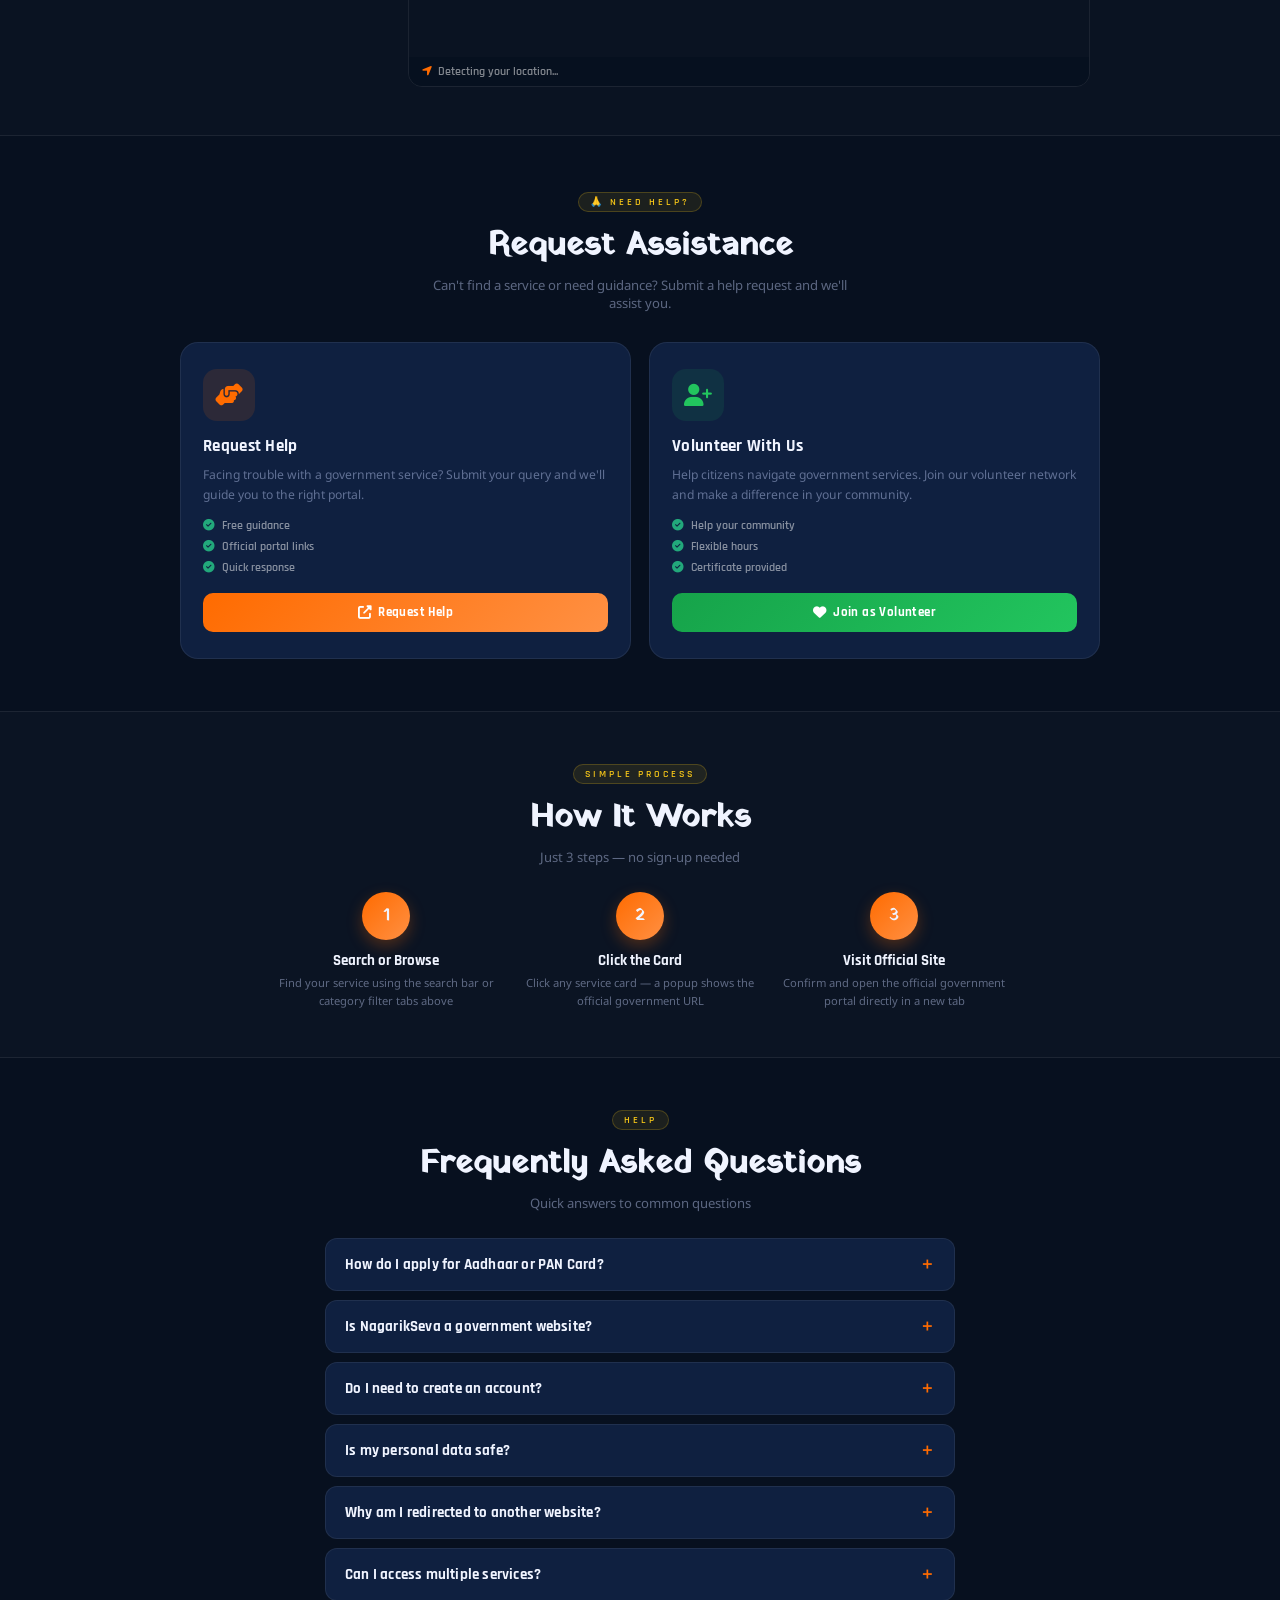
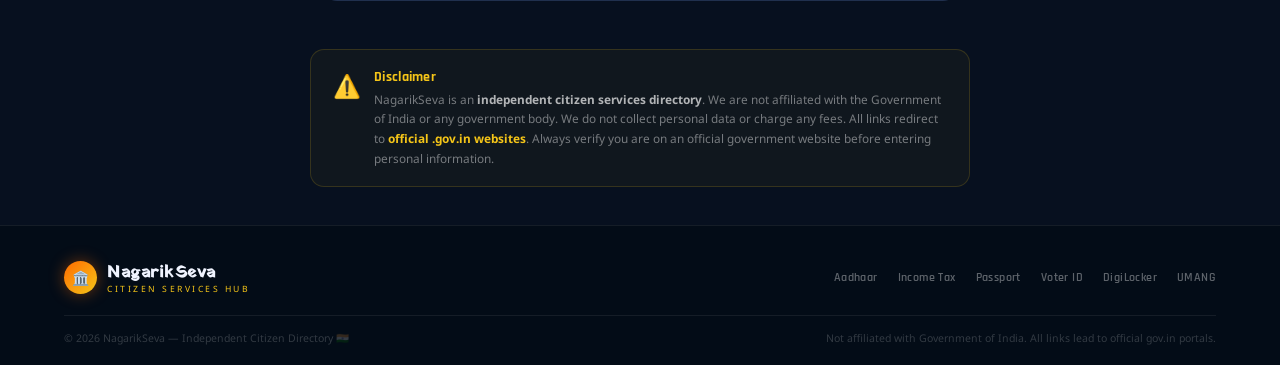
==== commit 97ebdde6: "Update index.html" ====
--- a/index.html
+++ b/index.html
@@ -19,7 +19,8 @@
   <div class="alert-inner">
     <span class="alert-dot"></span>
     <i class="fas fa-exclamation-triangle"></i>
-    <span id="alertText">⚠️ Stay alert: Verify all government websites before entering personal details. Official sites always end in <strong>.gov.in</strong></span>
+    <span id="alertText">📜 Note: "If you find NagarikSeva helpful, please share it with others 🙌 Together we can build a stronger community.
+ <strong>Need help?</strong> Submit your request and our volunteers will assist you as soon as possible."</span>
   </div>
   <button class="alert-close" onclick="closeAlert()">✕</button>
 </div>
@@ -101,7 +102,7 @@
 </div>
 
 <!-- MAP SECTION -->
-<section class="map-sec" id="contact">
+<!--<section class="map-sec" id="contact">
   <div class="sec-hd" style="padding:0 0 26px">
     <div class="chip">📍 Nearby Help</div>
     <h2>Find Nearest Government Office</h2>
@@ -122,7 +123,53 @@
       <div class="map-overlay-note"><i class="fas fa-location-arrow"></i> Showing results near Hyderabad, Telangana</div>
     </div>
   </div>
-</section>
+</section>-->
+
+  <section class="map-sec" id="contact">
+  <div class="sec-hd" style="padding:0 0 26px">
+    <div class="chip">📍 Nearby Help</div>
+    <h2>Find Nearest Services</h2>
+    <p>Locate nearby hospitals, police stations and more</p>
+  </div>
+
+  <div class="map-grid">
+    <div class="map-btns">
+      <button class="map-btn active" onclick="loadMap('police',this)">
+        <i class="fas fa-shield-alt"></i> Police Station
+      </button>
+
+      <button class="map-btn" onclick="loadMap('hospital',this)">
+        <i class="fas fa-hospital"></i> Hospital
+      </button>
+
+      <button class="map-btn" onclick="loadMap('post+office',this)">
+        <i class="fas fa-envelope"></i> Post Office
+      </button>
+
+      <button class="map-btn" onclick="loadMap('government+office',this)">
+        <i class="fas fa-landmark"></i> Govt Office
+      </button>
+
+      <button class="map-btn" onclick="loadMap('bank',this)">
+        <i class="fas fa-university"></i> Bank
+      </button>
+    </div>
+
+    <div class="map-frame-wrap">
+      <iframe id="mapFrame" class="map-frame"
+        src=""
+        allowfullscreen loading="lazy"></iframe>
+
+      <div id="mapNote" class="map-overlay-note">
+        <i class="fas fa-location-arrow"></i> Detecting your location...
+      </div>
+    </div>
+  </div>
+  </section>
+
+
+
+  
 
 <!-- HELP REQUEST SECTION -->
 <section class="help-sec" id="help-request">
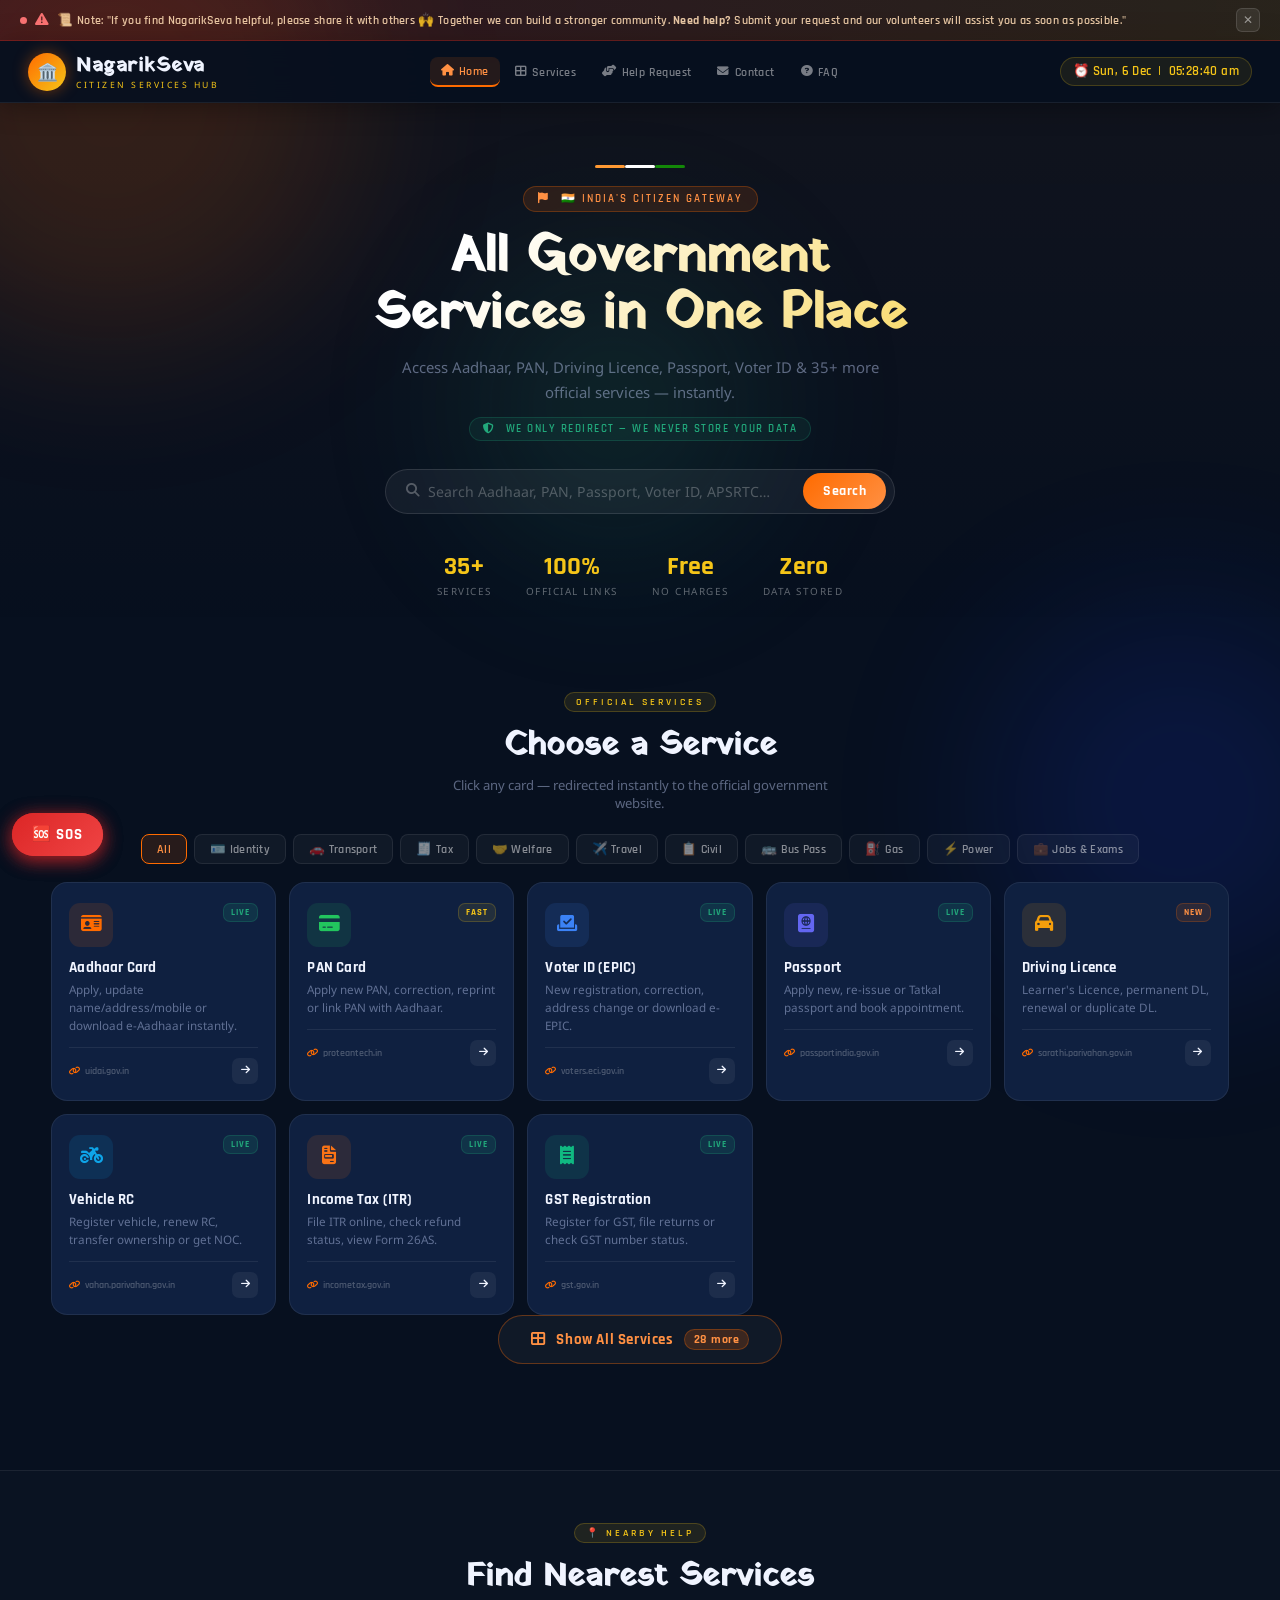
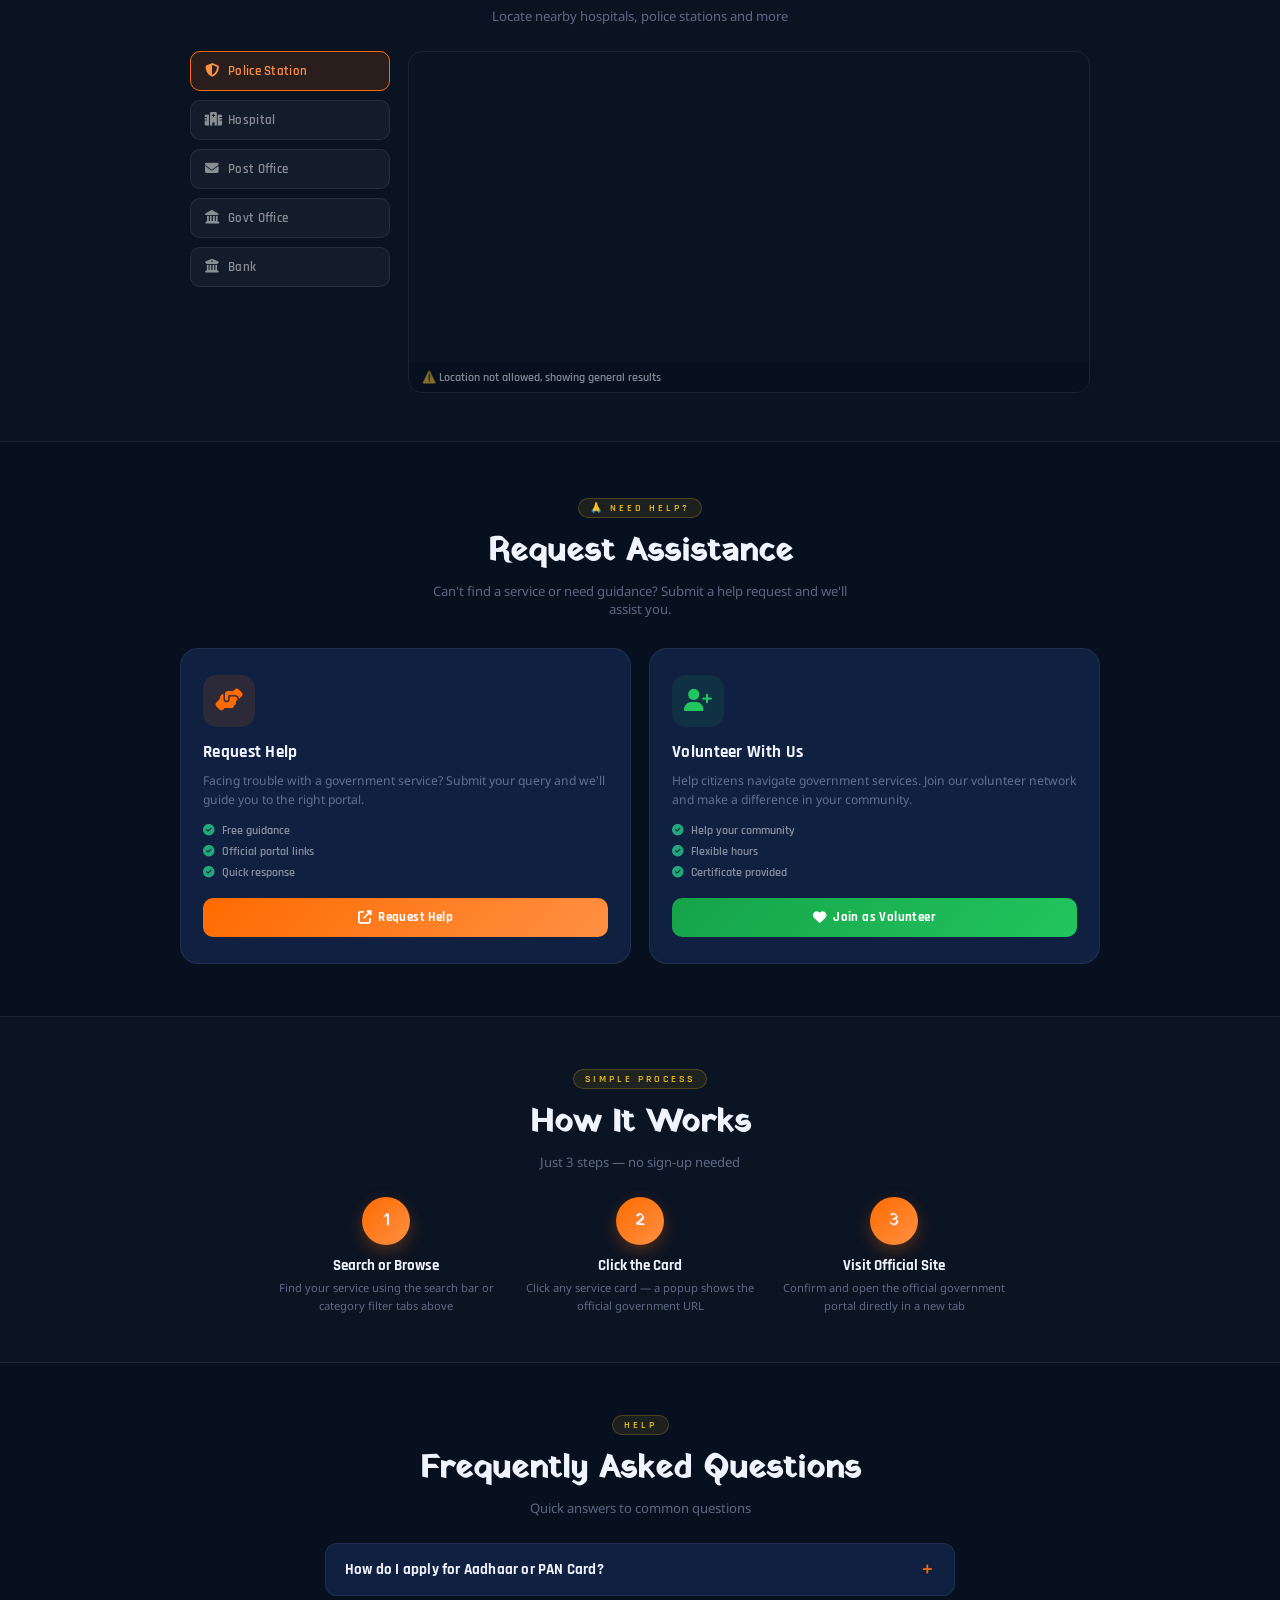
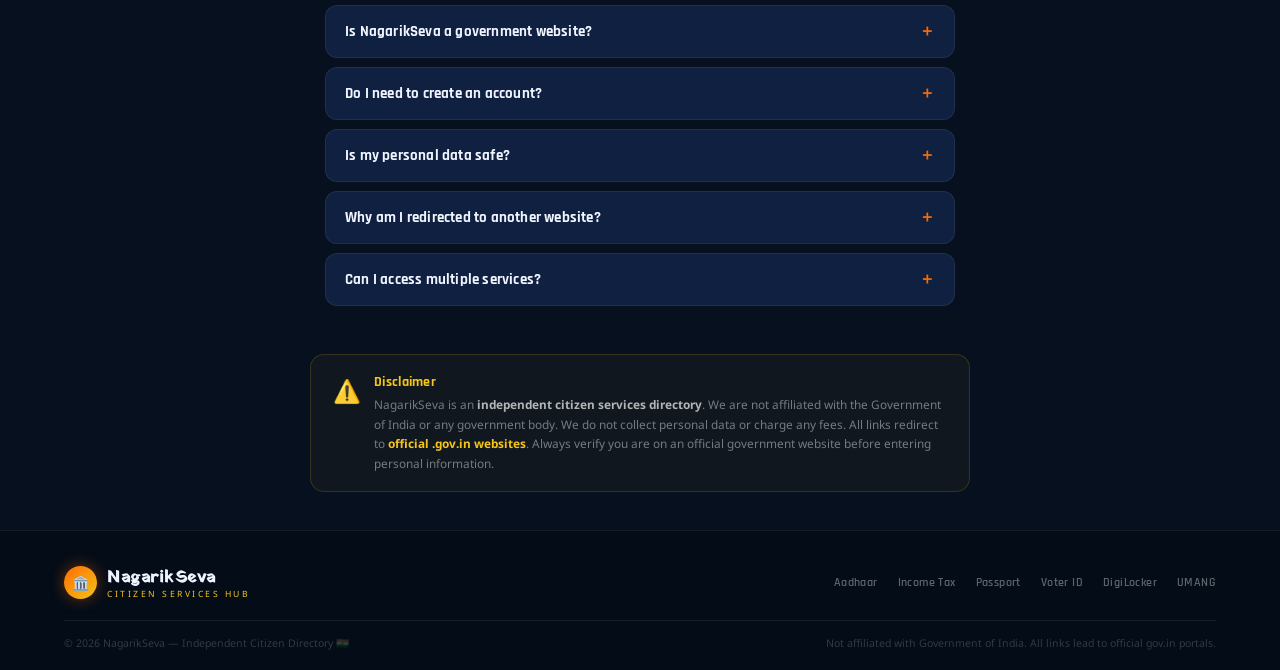
==== commit a51674a1: "Add files via upload" ====
--- a/index.html
+++ b/index.html
@@ -99,6 +99,12 @@
 <!-- GRID -->
 <div class="grid-wrap">
   <div class="grid" id="grid"></div>
+  <!-- SHOW MORE -->
+  <div class="show-more-wrap" id="showMoreWrap" style="display:none">
+    <button class="show-more-btn" id="showMoreBtn" onclick="toggleShowMore()">
+      <i class="fas fa-th-large"></i> Show All Services
+    </button>
+  </div>
 </div>
 
 <!-- MAP SECTION -->
@@ -434,4 +440,4 @@
 
 <script src="script.js"></script>
 </body>
-</html>
+</html>
--- a/style.css
+++ b/style.css
@@ -279,3 +279,10 @@
 
 
 
+/* SHOW MORE */
+.show-more-wrap{display:flex;justify-content:center;padding:0 0 48px;position:relative;z-index:1}
+.show-more-btn{display:inline-flex;align-items:center;gap:10px;background:rgba(255,255,255,.04);border:1.5px solid rgba(255,107,0,.35);color:var(--saffron2);padding:13px 32px;border-radius:50px;cursor:pointer;font-family:'Rajdhani',sans-serif;font-weight:700;font-size:.92rem;letter-spacing:.6px;transition:all .25s;position:relative;overflow:hidden}
+.show-more-btn::before{content:'';position:absolute;inset:0;background:linear-gradient(135deg,rgba(255,107,0,.1),transparent);opacity:0;transition:opacity .25s}
+.show-more-btn:hover{border-color:var(--saffron);box-shadow:0 0 0 3px rgba(255,107,0,.12),0 8px 24px rgba(255,107,0,.18);transform:translateY(-2px)}
+.show-more-btn:hover::before{opacity:1}
+.sm-count{background:rgba(255,107,0,.18);border:1px solid rgba(255,107,0,.3);color:var(--saffron2);padding:2px 9px;border-radius:20px;font-size:.72rem;letter-spacing:.5px}
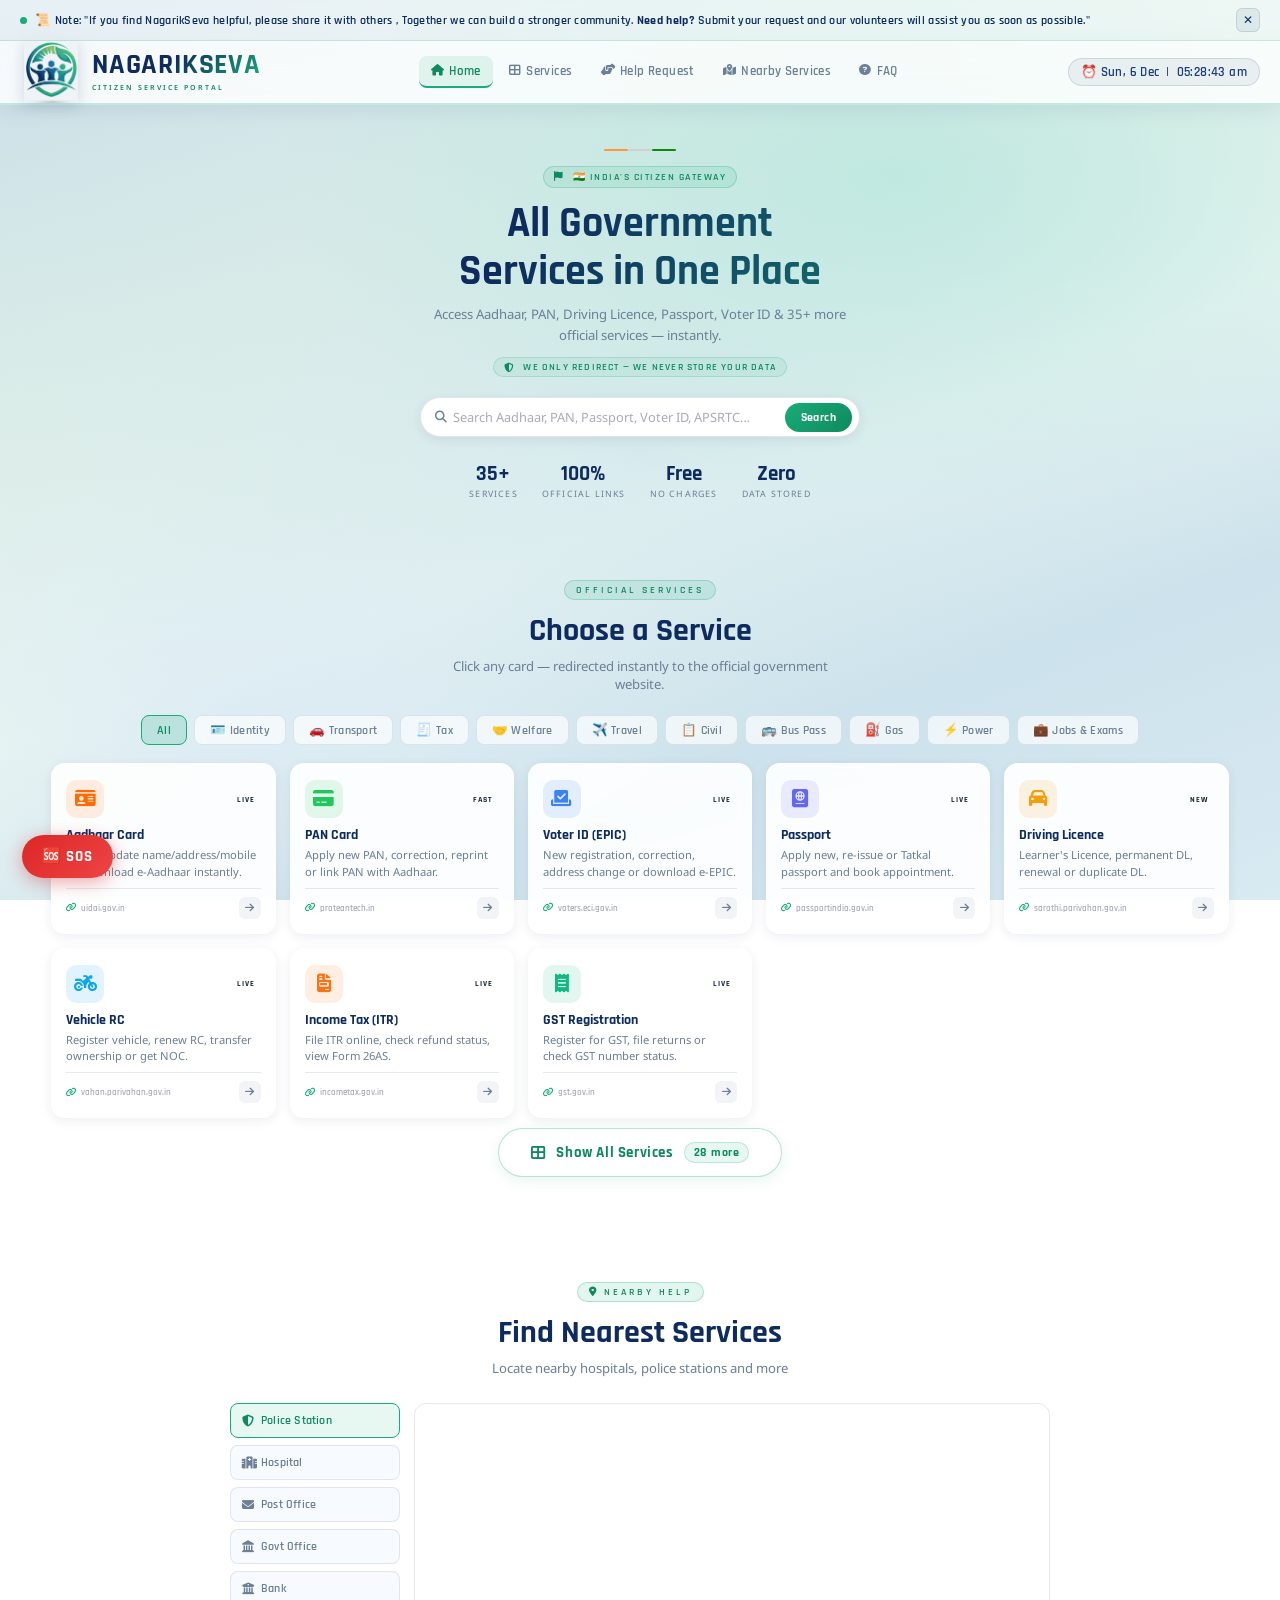
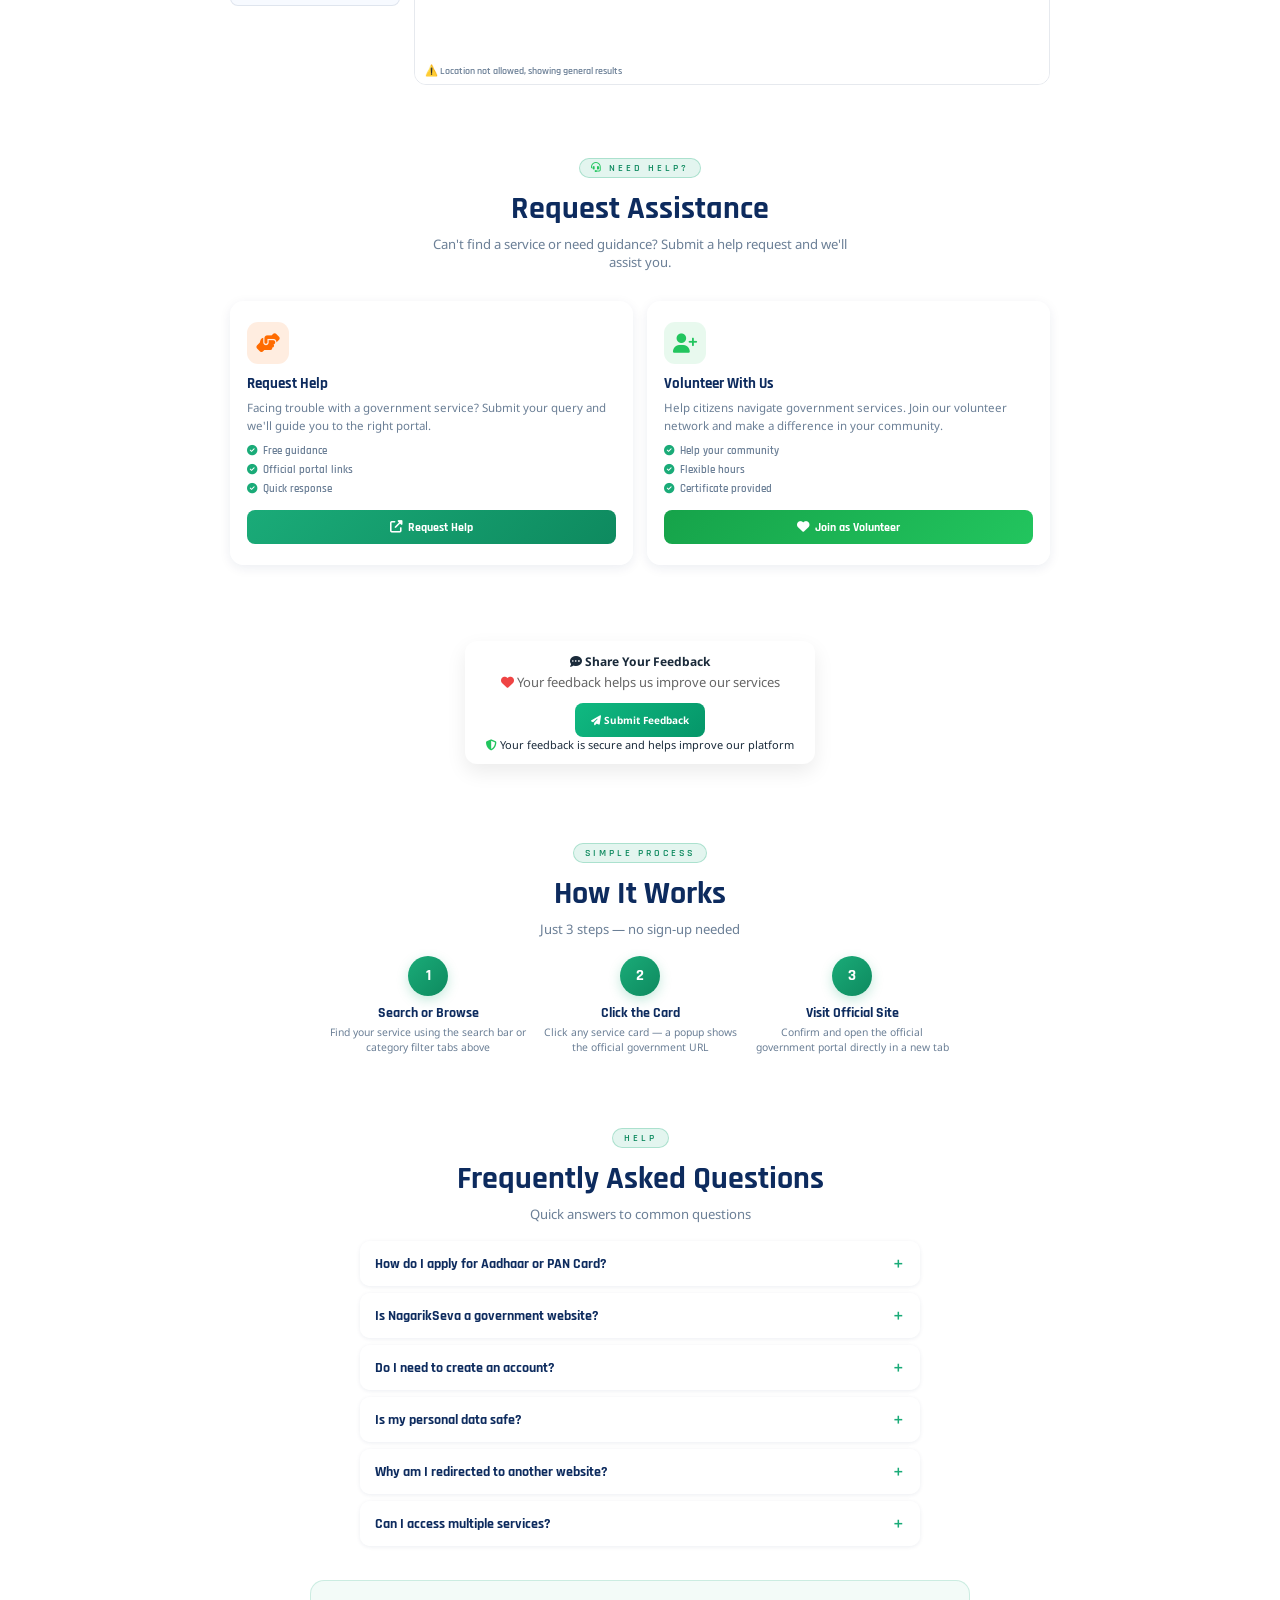
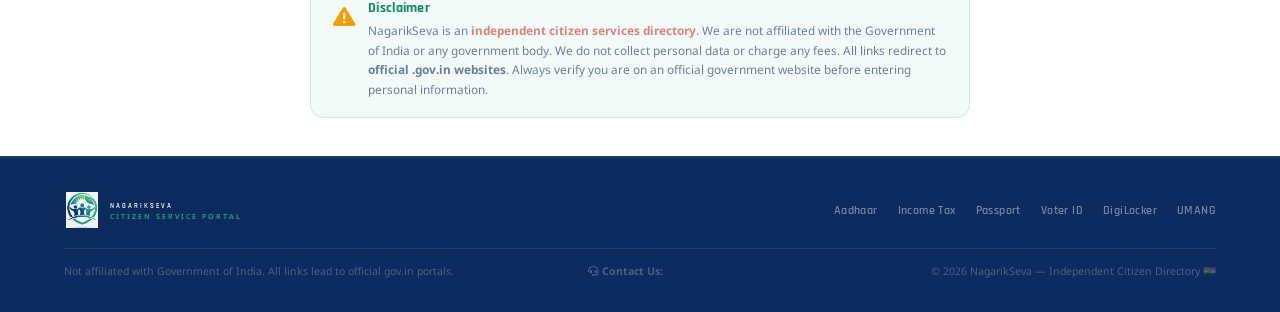
==== commit f3f6d2d6: "Add files via upload" ====
--- a/index.html
+++ b/index.html
@@ -3,7 +3,8 @@
 <head>
 <meta charset="UTF-8">
 <meta name="viewport" content="width=device-width, initial-scale=1.0">
-<title>NagarikSeva – Citizen Services Hub</title>
+<title>NagarikSeva – Citizen Service Portal</title>
+<link rel="icon" type="image/png" href="logo.png?v=1">
 <link href="https://fonts.googleapis.com/css2?family=Yatra+One&family=Rajdhani:wght@500;600;700&family=Noto+Sans:wght@300;400;500&display=swap" rel="stylesheet">
 <link rel="stylesheet" href="https://cdnjs.cloudflare.com/ajax/libs/font-awesome/6.5.0/css/all.min.css">
 <link rel="stylesheet" href="style.css">
@@ -18,8 +19,8 @@
 <div class="alert-banner" id="alertBanner">
   <div class="alert-inner">
     <span class="alert-dot"></span>
-    <i class="fas fa-exclamation-triangle"></i>
-    <span id="alertText">📜 Note: "If you find NagarikSeva helpful, please share it with others 🙌 Together we can build a stronger community.
+    <!-- <i class="fas fa-exclamation-triangle"></i> -->
+    <span id="alertText">📜 Note: "If you find NagarikSeva helpful, please share it with others , Together we can build a stronger community.
  <strong>Need help?</strong> Submit your request and our volunteers will assist you as soon as possible."</span>
   </div>
   <button class="alert-close" onclick="closeAlert()">✕</button>
@@ -27,12 +28,14 @@
 
 <!-- HEADER -->
 <header id="mainHeader">
-  <div class="logo">
-    <div class="logo-ball">🏛️</div>
-    <div class="logo-txt">
-      <h1>NagarikSeva</h1>
-      <span>Citizen Services Hub</span>
-    </div>
+    <div class="logo">
+  <img src="logo.png" alt="NagarikSeva Logo" class="logo-img">
+  
+  <div class="logo-txt">
+    <h1 class="brand-dark">NAGARIKSEVA</h1>
+    <span class="tagline">Citizen Service Portal</span>
+  </div>
+</div>
   </div>
 
   <!-- NAV MENU -->
@@ -40,7 +43,7 @@
     <a href="#home" class="nav-link active" onclick="navClick(this)"><i class="fas fa-home"></i> Home</a>
     <a href="#services" class="nav-link" onclick="navClick(this)"><i class="fas fa-th-large"></i> Services</a>
     <a href="#help-request" class="nav-link" onclick="navClick(this)"><i class="fas fa-hands-helping"></i> Help Request</a>
-    <a href="#contact" class="nav-link" onclick="navClick(this)"><i class="fas fa-envelope"></i> Contact</a>
+    <a href="#nearby" class="nav-link" onclick="navClick(this)"><i class="fas fa-map-marked-alt"></i> Nearby Services</a>
     <a href="#faq" class="nav-link" onclick="navClick(this)"><i class="fas fa-question-circle"></i> FAQ</a>
   </nav>
 
@@ -108,32 +111,10 @@
 </div>
 
 <!-- MAP SECTION -->
-<!--<section class="map-sec" id="contact">
+
+  <section class="map-sec" id="nearby">
   <div class="sec-hd" style="padding:0 0 26px">
-    <div class="chip">📍 Nearby Help</div>
-    <h2>Find Nearest Government Office</h2>
-    <p>Locate nearby government offices, hospitals, police stations and more</p>
-  </div>
-  <div class="map-grid">
-    <div class="map-btns">
-      <button class="map-btn active" onclick="loadMap('police',this)"><i class="fas fa-shield-alt"></i> Police Station</button>
-      <button class="map-btn" onclick="loadMap('hospital',this)"><i class="fas fa-hospital"></i> Hospital</button>
-      <button class="map-btn" onclick="loadMap('post+office',this)"><i class="fas fa-envelope"></i> Post Office</button>
-      <button class="map-btn" onclick="loadMap('government+office',this)"><i class="fas fa-landmark"></i> Govt Office</button>
-      <button class="map-btn" onclick="loadMap('bank',this)"><i class="fas fa-university"></i> Bank</button>
-    </div>
-    <div class="map-frame-wrap">
-      <iframe id="mapFrame" class="map-frame"
-        src="https://maps.google.com/maps?q=police+station+near+Hyderabad&output=embed"
-        allowfullscreen loading="lazy" referrerpolicy="no-referrer-when-downgrade"></iframe>
-      <div class="map-overlay-note"><i class="fas fa-location-arrow"></i> Showing results near Hyderabad, Telangana</div>
-    </div>
-  </div>
-</section>-->
-
-  <section class="map-sec" id="contact">
-  <div class="sec-hd" style="padding:0 0 26px">
-    <div class="chip">📍 Nearby Help</div>
+   <div class="chip"><i class="fas fa-location-dot"></i> Nearby Help</div>
     <h2>Find Nearest Services</h2>
     <p>Locate nearby hospitals, police stations and more</p>
   </div>
@@ -174,13 +155,10 @@
   </section>
 
 
-
-  
-
 <!-- HELP REQUEST SECTION -->
 <section class="help-sec" id="help-request">
   <div class="sec-hd" style="padding:0 0 30px">
-    <div class="chip">🙏 Need Help?</div>
+    <div class="chip"><i class="fas fa-headset" style="color:#22c55e;"></i> Need Help?</div>
     <h2>Request Assistance</h2>
     <p>Can't find a service or need guidance? Submit a help request and we'll assist you.</p>
   </div>
@@ -228,9 +206,37 @@
     <i class="fas fa-heart"></i> Join as Volunteer
 
   </a>
-</div>
-
-   
+</div> 
+</section>
+
+
+<!-- feed back -->
+
+<section class="feedback-section">
+
+  <div class="feedback-card">
+
+    <h2><i class="fas fa-comment-dots"></i> Share Your Feedback</h2>
+
+<p class="sub-text">
+  <i class="fas fa-heart" style="color:#ef4444;"></i>
+  Your feedback helps us improve our services
+</p>
+
+
+    <!-- ✅ YOUR GOOGLE FORM LINK -->
+    <a href="https://docs.google.com/forms/d/e/1FAIpQLSekVgVvl9qGmydQDMsQ9o4hODE_IAAKKHx9mjnfBGCtImVN9Q/viewform"
+       target="_blank"
+       class="feedback-btn">
+       <i class="fas fa-paper-plane"></i> Submit Feedback
+    </a>
+
+    <p class="trust-text">
+      <i class="fas fa-shield-alt" style="color:#22c55e;"></i>
+      Your feedback is secure and helps improve our platform
+    </p>
+  </div>
+
 </section>
 
 <!-- HOW IT WORKS -->
@@ -259,6 +265,7 @@
   </div>
 </section>
 
+
 <!-- FAQ -->
 <section class="faq-sec" id="faq">
   <div class="sec-hd" style="padding:0">
@@ -297,10 +304,12 @@
 <!-- DISCLAIMER -->
 <section class="disc-sec">
   <div class="disc-box">
-    <span class="disc-icon">⚠️</span>
+    <span class="disc-icon">
+      <i class="fas fa-triangle-exclamation" style="color:#f59e0b;"></i>
+    </span>
     <div>
       <h4>Disclaimer</h4>
-      <p>NagarikSeva is an <strong style="color:rgba(255,255,255,.68)">independent citizen services directory</strong>. We are not affiliated with the Government of India or any government body. We do not collect personal data or charge any fees. All links redirect to <strong style="color:var(--gold)">official .gov.in websites</strong>. Always verify you are on an official government website before entering personal information.</p>
+      <p>NagarikSeva is an <strong style="color:rgba(207, 72, 72, 0.68)">independent citizen services directory</strong>. We are not affiliated with the Government of India or any government body. We do not collect personal data or charge any fees. All links redirect to <strong style="color:var(--gold)">official .gov.in websites</strong>. Always verify you are on an official government website before entering personal information.</p>
     </div>
   </div>
 </section>
@@ -309,8 +318,8 @@
 <footer>
   <div class="f-top">
     <div class="logo">
-      <div class="logo-ball" style="width:33px;height:33px;font-size:14px">🏛️</div>
-      <div class="logo-txt"><h1 style="font-size:1.08rem">NagarikSeva</h1><span>Citizen Services Hub</span></div>
+      <img src="logo.png" alt="NagarikSeva Logo" class="logo-img" style="width:36px;height:36px">
+      <div class="logo-txt"><h1 style="font-size:1rem"><span class="brand-dark">NAGARIKSEVA</span></h1><span>Citizen Service Portal</span></div>
     </div>
     <div class="f-links">
       <a href="https://uidai.gov.in" target="_blank">Aadhaar</a>
@@ -322,8 +331,13 @@
     </div>
   </div>
   <div class="f-bot">
-    <p>© 2026 NagarikSeva — Independent Citizen Directory 🇮🇳</p>
-    <p>Not affiliated with Government of India. All links lead to official gov.in portals.</p>
+         <p>Not affiliated with Government of India. All links lead to official gov.in portals.</p>
+          <p>
+          <strong><i class="fas fa-headset"></i> Contact Us:</strong><br><br>
+              
+           <p>
+  
+        <p>© 2026 NagarikSeva — Independent Citizen Directory 🇮🇳</p>
   </div>
 </footer>
 
@@ -334,7 +348,10 @@
     <h3 id="pTitle">Opening Official Site</h3>
     <p class="p-desc" id="pDesc">You will be redirected to the official government portal.</p>
     <div class="p-url" id="pUrl"></div>
-    <p class="p-note">🔒 Official Government of India website. NagarikSeva does not collect any data.</p>
+   <p class="p-note">
+      <i class="fas fa-circle-info" style="color:#0ea5e9;"></i>Official Government of India website. NagarikSeva does not collect any data.
+    </p>
+   
     <div class="p-btns">
       <button class="btn-x" onclick="closePopBtn()">✕ Cancel</button>
       <button class="btn-go" onclick="doGo()">🚀 Go to Official Site</button>
@@ -367,26 +384,11 @@
   </div>
 </div>
 
-<!-- REPORT POPUP -->
-<div class="pop-ov" id="reportOverlay" onclick="closeReportPop(event)">
-  <div class="popup">
-    <div class="p-icon-wrap" style="background:rgba(239,68,68,.12);border-radius:18px"><i class="fas fa-flag" style="color:#ef4444;font-size:1.7rem"></i></div>
-    <h3>Report an Issue</h3>
-    <p class="p-desc">Let us know about a broken link, outdated info or any other problem.</p>
-    <div class="vol-form">
-      <input class="vol-input" type="text" id="repService" placeholder="Service Name (e.g. Aadhaar Card)">
-      <input class="vol-input" type="text" id="repIssue" placeholder="Describe the issue briefly">
-      <input class="vol-input" type="email" id="repEmail" placeholder="Your Email (optional)">
-    </div>
-    <div class="p-btns" style="margin-top:14px">
-      <button class="btn-x" onclick="closeReportPop()">✕ Cancel</button>
-      <button class="btn-go" style="background:linear-gradient(135deg,#dc2626,#ef4444)" onclick="submitReport()">🚩 Submit Report</button>
-    </div>
-  </div>
-</div>
+
 
 <!-- TOAST -->
 <div class="toast" id="toast"><i class="fas fa-check-circle"></i><span id="toastMsg"></span></div>
+
 
 <!-- SOS BUTTON -->
 <button class="sos-btn" onclick="openSOS()">🆘 SOS</button>
@@ -401,8 +403,8 @@
     <p class="sos-sub">Tap any number to call instantly</p>
     <div class="sos-list">
       <a href="tel:112" class="sos-item sos-red"><div class="sos-left"><span class="sos-icon">🆘</span><div><span class="sos-name">National Emergency</span><span class="sos-desc">All emergencies</span></div></div><span class="sos-num">112</span></a>
-      <a href="tel:100" class="sos-item sos-blue"><div class="sos-left"><span class="sos-icon">👮</span><div><span class="sos-name">Police</span><span class="sos-desc">Law &amp; order</span></div></div><span class="sos-num">100</span></a>
-      <a href="tel:102" class="sos-item sos-green"><div class="sos-left"><span class="sos-icon">🚑</span><div><span class="sos-name">Ambulance</span><span class="sos-desc">Medical emergency</span></div></div><span class="sos-num">102</span></a>
+      <a href="tel:100" class="sos-item sos-blue"><div class="sos-left"><span class="sos-icon">👮</span><div><span class="sos-name">Police</span><span class="sos-desc">Law & order</span></div></div><span class="sos-num">100</span></a>
+      <a href="tel:102" class="sos-item sos-green"><div class="sos-left"><span class="sos-icon">🚑</span><div><span class="sos-name">Ambulance</span><span class="sos-desc">Medical emergency</span></div></div><span class="sos-num">102/108</span></a>
       <a href="tel:101" class="sos-item sos-orange"><div class="sos-left"><span class="sos-icon">🚒</span><div><span class="sos-name">Fire Brigade</span><span class="sos-desc">Fire emergency</span></div></div><span class="sos-num">101</span></a>
       <a href="tel:1091" class="sos-item sos-pink"><div class="sos-left"><span class="sos-icon">👩</span><div><span class="sos-name">Women Helpline</span><span class="sos-desc">Women in distress</span></div></div><span class="sos-num">1091</span></a>
       <a href="tel:1098" class="sos-item sos-purple"><div class="sos-left"><span class="sos-icon">🧒</span><div><span class="sos-name">Child Helpline</span><span class="sos-desc">Child in danger</span></div></div><span class="sos-num">1098</span></a>
@@ -412,32 +414,6 @@
 </div>
 
 
-<!-- SOS BUTTON -->
-<button class="sos-btn" onclick="openSOS()">🆘 SOS</button>
-
-<!-- SOS POPUP -->
-<div class="sos-ov" id="sosOverlay" onclick="closeSOS(event)">
-  <div class="sos-popup">
-    <div class="sos-header">
-      <span class="sos-title">🚨 Emergency Helplines</span>
-      <button class="sos-close" onclick="closeSOS()">✕</button>
-    </div>
-    <p class="sos-sub">Tap any number to call instantly</p>
-    <div class="sos-list">
-      <a href="tel:112" class="sos-item sos-red"><div class="sos-left"><span class="sos-icon">🆘</span><div><span class="sos-name">National Emergency</span><span class="sos-desc">All emergencies</span></div></div><span class="sos-num">112</span></a>
-      <a href="tel:100" class="sos-item sos-blue"><div class="sos-left"><span class="sos-icon">👮</span><div><span class="sos-name">Police</span><span class="sos-desc">Law & order</span></div></div><span class="sos-num">100</span></a>
-      <a href="tel:102" class="sos-item sos-green"><div class="sos-left"><span class="sos-icon">🚑</span><div><span class="sos-name">Ambulance</span><span class="sos-desc">Medical emergency</span></div></div><span class="sos-num">102</span></a>
-      <a href="tel:101" class="sos-item sos-orange"><div class="sos-left"><span class="sos-icon">🚒</span><div><span class="sos-name">Fire Brigade</span><span class="sos-desc">Fire emergency</span></div></div><span class="sos-num">101</span></a>
-      <a href="tel:1091" class="sos-item sos-pink"><div class="sos-left"><span class="sos-icon">👩</span><div><span class="sos-name">Women Helpline</span><span class="sos-desc">Women in distress</span></div></div><span class="sos-num">1091</span></a>
-      <a href="tel:1098" class="sos-item sos-purple"><div class="sos-left"><span class="sos-icon">🧒</span><div><span class="sos-name">Child Helpline</span><span class="sos-desc">Child in danger</span></div></div><span class="sos-num">1098</span></a>
-    </div>
-    <p class="sos-note">📍 Share your location with the operator when calling</p>
-  </div>
-</div>
-
-
-
-
 <script src="script.js"></script>
 </body>
 </html>
--- a/style.css
+++ b/style.css
@@ -1,288 +1,273 @@
-:root{--bg:#07101f;--bg2:#0b1a30;--card:#0f2040;--card2:#112344;--saffron:#ff6b00;--saffron2:#ff9043;--gold:#f5c518;--green:#22a87b;--white:#f0f4ff;--muted:rgba(200,215,255,0.44);--bdr:rgba(255,255,255,0.07)}
+/* ── THEME: Light Wave — Navy + Teal-Green ── */
+:root{
+  --bg:transparent;
+  --bg2:transparent;
+  --card:rgba(255,255,255,0.75);
+  --card2:rgba(247,252,255,0.78);
+  --navy:#0d2b5e;
+  --navy2:#1a3f7a;
+  --teal:#1aab78;
+  --teal2:#0e8a5f;
+  --teal-lt:#d0f0e4;
+  --white:#ffffff;
+  --text:#1a2a3a;
+  --muted:#6b7f96;
+  --bdr:rgba(13,43,94,0.10);
+  --shadow:rgba(13,43,94,0.08);
+}
 *{margin:0;padding:0;box-sizing:border-box}
 html{scroll-behavior:smooth}
-body{font-family:'Noto Sans',sans-serif;background:var(--bg);color:var(--white);min-height:100vh;overflow-x:hidden}
-.orb{position:fixed;pointer-events:none;border-radius:50%;filter:blur(90px);opacity:.15;z-index:0}
-.orb1{width:480px;height:480px;background:#ff6b00;top:-140px;left:-130px}
-.orb2{width:380px;height:380px;background:#1a3fff;bottom:-90px;right:-90px}
-.orb3{width:280px;height:280px;background:#22a87b;top:45%;left:48%;transform:translate(-50%,-50%)}
-
-/* ALERT BANNER */
-.alert-banner{position:relative;z-index:100;background:linear-gradient(90deg,rgba(220,38,38,.18),rgba(245,158,11,.14));border-bottom:1px solid rgba(220,38,38,.3);padding:8px 20px;display:flex;align-items:center;justify-content:space-between;gap:10px}
-.alert-inner{display:flex;align-items:center;gap:8px;font-family:'Rajdhani',sans-serif;font-weight:600;font-size:.78rem;color:rgba(255,220,180,.88);letter-spacing:.3px;flex:1}
-.alert-inner i{color:#f87171;font-size:.85rem;flex-shrink:0}
-.alert-dot{width:7px;height:7px;border-radius:50%;background:#f87171;flex-shrink:0;animation:blinkDot 1.4s ease-in-out infinite}
+
+/* ── WAVE BACKGROUND — fixed, covers full page, matches the image exactly ── */
+html{
+  background:
+    radial-gradient(ellipse 80% 60% at 70% 20%, rgba(180,230,220,0.7) 0%, transparent 60%),
+    radial-gradient(ellipse 60% 50% at 20% 80%, rgba(220,235,245,0.8) 0%, transparent 55%),
+    radial-gradient(ellipse 90% 70% at 50% 50%, rgba(200,225,235,0.5) 0%, transparent 70%),
+    linear-gradient(160deg, #c8dde8 0%, #ddeee8 30%, #eaf6f2 55%, #cde2ec 75%, #d8eaf2 100%);
+  background-attachment:fixed;
+  background-size:cover;
+}
+
+body{font-family:'Noto Sans',sans-serif;background:transparent;color:var(--text);min-height:100vh;overflow-x:hidden}
+
+/* ORBs — hidden */
+.orb{display:none}
+
+/* ── ALERT BANNER ── */
+.alert-banner{position:relative;z-index:100;background:rgba(255,255,255,0.55);border-bottom:1px solid rgba(26,171,120,.18);padding:8px 20px;display:flex;align-items:center;justify-content:space-between;gap:10px;backdrop-filter:blur(10px)}
+.alert-inner{display:flex;align-items:center;gap:8px;font-family:'Rajdhani',sans-serif;font-weight:600;font-size:.78rem;color:var(--navy);letter-spacing:.3px;flex:1}
+.alert-inner i{color:var(--teal);font-size:.85rem;flex-shrink:0}
+.alert-dot{width:7px;height:7px;border-radius:50%;background:var(--teal);flex-shrink:0;animation:blinkDot 1.4s ease-in-out infinite}
 @keyframes blinkDot{0%,100%{opacity:1}50%{opacity:.2}}
-.alert-close{background:rgba(255,255,255,.08);border:1px solid rgba(255,255,255,.12);color:rgba(255,255,255,.5);width:24px;height:24px;border-radius:6px;cursor:pointer;font-size:.72rem;flex-shrink:0;transition:background .2s}
-.alert-close:hover{background:rgba(255,255,255,.15);color:#fff}
-
-/* HEADER */
-header{position:sticky;top:0;z-index:99;display:flex;justify-content:space-between;align-items:center;padding:0 28px;height:62px;background:rgba(7,16,31,0.92);backdrop-filter:blur(18px);border-bottom:1px solid var(--bdr);box-shadow:0 2px 28px rgba(0,0,0,.4);gap:18px}
+.alert-close{background:rgba(13,43,94,.07);border:1px solid rgba(13,43,94,.12);color:var(--navy);width:24px;height:24px;border-radius:6px;cursor:pointer;font-size:.72rem;flex-shrink:0;transition:background .2s}
+.alert-close:hover{background:rgba(13,43,94,.13)}
+
+/* ── HEADER ── */
+header{position:sticky;top:0;z-index:99;display:flex;justify-content:space-between;align-items:center;padding:0 20px;height:64px;background:rgba(255,255,255,0.82);backdrop-filter:blur(22px);-webkit-backdrop-filter:blur(22px);border-bottom:2px solid rgba(26,171,120,.22);box-shadow:0 2px 24px rgba(13,43,94,.1);gap:18px}
+
+/* Logo */
 .logo{display:flex;align-items:center;gap:10px;flex-shrink:0}
-.logo-ball{width:38px;height:38px;background:linear-gradient(135deg,var(--saffron),var(--gold));border-radius:50%;display:flex;align-items:center;justify-content:center;font-size:17px;box-shadow:0 0 16px rgba(255,107,0,.42)}
-.logo-txt h1{font-family:'Yatra One',cursive;font-size:1.22rem;letter-spacing:.5px}
-.logo-txt span{display:block;font-size:.54rem;color:var(--gold);letter-spacing:2.5px;text-transform:uppercase;margin-top:-2px}
-
-/* NAV MENU */
+.logo-img{width:62px;height:62px;object-fit:contain;filter:drop-shadow(0 2px 8px rgba(13,43,94,.18))}
+.logo-txt h1{font-family:'Rajdhani',sans-serif;font-weight:800;font-size:1.72rem;letter-spacing:.8px;line-height:1}
+.brand-dark{background:linear-gradient(135deg,var(--navy) 45%,var(--teal));-webkit-background-clip:text;-webkit-text-fill-color:transparent;background-clip:text}
+.logo-txt span{display:block;font-size:.44rem;color:var(--teal2);letter-spacing:2px;text-transform:uppercase;margin-top:2px;font-weight:600}
+
+/* Nav */
 .nav-menu{display:flex;align-items:center;gap:4px;flex:1;justify-content:center}
-.nav-link{display:flex;align-items:center;gap:5px;color:rgba(255,255,255,.46);text-decoration:none;font-family:'Rajdhani',sans-serif;font-weight:600;font-size:.78rem;letter-spacing:.4px;padding:6px 11px;border-radius:8px;transition:all .2s;white-space:nowrap}
+.nav-link{display:flex;align-items:center;gap:5px;color:var(--muted);text-decoration:none;font-family:'Rajdhani',sans-serif;font-weight:600;font-size:.8rem;letter-spacing:.4px;padding:7px 12px;border-radius:8px;transition:all .2s;white-space:nowrap;border-bottom:2px solid transparent}
 .nav-link i{font-size:.72rem}
-.nav-link:hover,.nav-link.active{background:rgba(255,107,0,.12);color:var(--saffron2);border-bottom:2px solid var(--saffron)}
+.nav-link:hover,.nav-link.active{background:rgba(26,171,120,.1);color:var(--teal2);border-bottom-color:var(--teal)}
 .hamburger{display:none;flex-direction:column;gap:4px;background:none;border:none;cursor:pointer;padding:5px}
-.hamburger span{display:block;width:20px;height:2px;background:rgba(255,255,255,.6);border-radius:2px;transition:all .3s}
+.hamburger span{display:block;width:20px;height:2px;background:var(--navy);border-radius:2px;transition:all .3s}
 .hamburger.open span:nth-child(1){transform:rotate(45deg) translate(4px,4px)}
 .hamburger.open span:nth-child(2){opacity:0}
 .hamburger.open span:nth-child(3){transform:rotate(-45deg) translate(4px,-4px)}
 .header-right{display:flex;align-items:center;gap:10px;flex-shrink:0}
-#clock{font-family:'Rajdhani',sans-serif;font-weight:600;font-size:.82rem;color:var(--gold);background:rgba(245,197,24,.08);border:1px solid rgba(245,197,24,.2);padding:5px 12px;border-radius:20px;letter-spacing:.4px;white-space:nowrap}
-
-/* HERO */
-.hero{position:relative;z-index:1;text-align:center;padding:62px 5% 46px;background:linear-gradient(180deg,rgba(255,107,0,.04) 0%,transparent 100%)}
+#clock{font-family:'Rajdhani',sans-serif;font-weight:600;font-size:.8rem;color:var(--navy2);background:rgba(13,43,94,.06);border:1px solid rgba(13,43,94,.13);padding:5px 12px;border-radius:20px;letter-spacing:.4px;white-space:nowrap}
+
+
+/* ── HERO ── */
+.hero{position:relative;z-index:1;text-align:center;padding:44px 4% 32px;background:transparent}
 .tricolor{display:flex;justify-content:center;margin-bottom:17px}
 .tricolor span{width:30px;height:3px;border-radius:2px}
 .tricolor span:nth-child(1){background:#FF9933}
-.tricolor span:nth-child(2){background:#fff}
+.tricolor span:nth-child(2){background:#d0d0d0}
 .tricolor span:nth-child(3){background:#138808}
-.hero-pill{display:inline-flex;align-items:center;gap:6px;background:rgba(255,107,0,.12);border:1px solid rgba(255,107,0,.28);color:var(--saffron2);font-family:'Rajdhani',sans-serif;font-weight:600;font-size:.7rem;letter-spacing:2px;text-transform:uppercase;padding:5px 14px;border-radius:20px;margin-bottom:17px}
-.hero h1{font-family:'Yatra One',cursive;font-size:clamp(1.9rem,5vw,3.1rem);line-height:1.15;margin-bottom:12px;background:linear-gradient(130deg,#fff 35%,var(--gold));-webkit-background-clip:text;-webkit-text-fill-color:transparent;background-clip:text}
-.hero-sub{color:var(--muted);font-size:.93rem;max-width:510px;margin:0 auto 10px;line-height:1.7}
-.platform-badge{display:inline-flex;align-items:center;gap:6px;background:rgba(34,168,123,.09);border:1px solid rgba(34,168,123,.22);color:var(--green);font-family:'Rajdhani',sans-serif;font-weight:600;font-size:.68rem;letter-spacing:1.5px;text-transform:uppercase;padding:4px 13px;border-radius:20px;margin-bottom:28px}
-.search-wrap{max-width:510px;margin:0 auto 36px;background:rgba(255,255,255,.05);border:1.5px solid rgba(255,255,255,.11);border-radius:50px;overflow:hidden;display:flex;align-items:center;padding:0 5px 0 20px;transition:border-color .25s,box-shadow .25s}
-.search-wrap:focus-within{border-color:var(--saffron);box-shadow:0 0 0 3px rgba(255,107,0,.12)}
-.search-wrap i{color:rgba(255,255,255,.28);font-size:.85rem;margin-right:8px}
-.search-wrap input{flex:1;background:none;border:none;outline:none;color:#fff;padding:12px 0;font-family:'Noto Sans',sans-serif;font-size:.88rem}
-.search-wrap input::placeholder{color:rgba(255,255,255,.26)}
-.search-wrap button{background:linear-gradient(135deg,var(--saffron),var(--saffron2));border:none;color:#fff;padding:9px 20px;border-radius:40px;margin:3px;font-family:'Rajdhani',sans-serif;font-weight:700;font-size:.85rem;cursor:pointer;letter-spacing:.5px;transition:opacity .2s}
+.tricolor{display:flex;justify-content:center;margin-bottom:12px}
+.tricolor span{width:24px;height:2px;border-radius:2px}
+.hero-pill{display:inline-flex;align-items:center;gap:5px;background:rgba(26,171,120,.1);border:1px solid rgba(26,171,120,.25);color:var(--teal2);font-family:'Rajdhani',sans-serif;font-weight:600;font-size:.62rem;letter-spacing:1.5px;text-transform:uppercase;padding:4px 10px;border-radius:16px;margin-bottom:12px}
+.hero h1{font-family:'Rajdhani',sans-serif;font-size:clamp(1.7rem,4.5vw,2.6rem);font-weight:800;line-height:1.15;margin-bottom:8px;background:linear-gradient(130deg,var(--navy) 40%,var(--teal));-webkit-background-clip:text;-webkit-text-fill-color:transparent;background-clip:text}
+.hero-sub{color:var(--muted);font-size:.82rem;max-width:440px;margin:0 auto 8px;line-height:1.6}
+.platform-badge{display:inline-flex;align-items:center;gap:5px;background:rgba(26,171,120,.08);border:1px solid rgba(26,171,120,.2);color:var(--teal2);font-family:'Rajdhani',sans-serif;font-weight:600;font-size:.6rem;letter-spacing:1.2px;text-transform:uppercase;padding:3px 10px;border-radius:16px;margin-bottom:20px}
+.search-wrap{max-width:440px;margin:0 auto 24px;background:#fff;border:1px solid rgba(13,43,94,.12);border-radius:40px;overflow:hidden;display:flex;align-items:center;padding:0 4px 0 14px;transition:.25s;box-shadow:0 3px 12px rgba(13,43,94,.08)}
+.search-wrap:focus-within{border-color:var(--teal);box-shadow:0 0 0 2px rgba(26,171,120,.13)}
+.search-wrap i{color:var(--muted);font-size:.75rem;margin-right:6px}
+.search-wrap input{flex:1;background:none;border:none;outline:none;color:var(--text);padding:10px 0;font-family:'Noto Sans',sans-serif;font-size:.8rem}
+.search-wrap input::placeholder{color:#aab}
+.search-wrap button{background:linear-gradient(135deg,var(--teal),var(--teal2));border:none;color:#fff;padding:7px 16px;border-radius:30px;margin:3px;font-family:'Rajdhani',sans-serif;font-weight:700;font-size:.75rem;cursor:pointer;letter-spacing:.4px;transition:.2s}
 .search-wrap button:hover{opacity:.88}
-.stats{display:flex;justify-content:center;gap:34px;flex-wrap:wrap}
-.stat .n{font-family:'Rajdhani',sans-serif;font-weight:700;font-size:1.6rem;color:var(--gold)}
-.stat .l{font-size:.62rem;color:rgba(255,255,255,.36);letter-spacing:1.5px;text-transform:uppercase;margin-top:1px}
-
-/* SECTION */
-.sec-hd{text-align:center;padding:44px 4% 6px;position:relative;z-index:1}
-.chip{display:inline-block;background:rgba(245,197,24,.09);border:1px solid rgba(245,197,24,.22);color:var(--gold);font-family:'Rajdhani',sans-serif;font-weight:600;font-size:.62rem;letter-spacing:3px;text-transform:uppercase;padding:3px 11px;border-radius:20px;margin-bottom:10px}
-.sec-hd h2{font-family:'Yatra One',cursive;font-size:clamp(1.4rem,3vw,2rem);margin-bottom:6px}
+.stats{display:flex;justify-content:center;gap:24px;flex-wrap:wrap}
+.stat .n{font-family:'Rajdhani',sans-serif;font-weight:700;font-size:1.3rem;color:var(--navy)}
+.stat .l{font-size:.55rem;color:var(--muted);letter-spacing:1.2px;text-transform:uppercase;margin-top:1px}
+
+/* ── SECTION HEADER ── */
+.sec-hd{text-align:center;padding:44px 4% 6px;position:relative;z-index:1;background:transparent}
+.chip{display:inline-block;background:rgba(26,171,120,.12);border:1px solid rgba(26,171,120,.28);color:var(--teal2);font-family:'Rajdhani',sans-serif;font-weight:600;font-size:.62rem;letter-spacing:3px;text-transform:uppercase;padding:3px 11px;border-radius:20px;margin-bottom:10px}
+.sec-hd h2{font-family:'Rajdhani',sans-serif;font-weight:800;font-size:clamp(1.4rem,3vw,2rem);margin-bottom:6px;color:var(--navy)}
 .sec-hd p{color:var(--muted);font-size:.82rem;max-width:420px;margin:0 auto}
 
-/* TABS */
-.tabs-wrap{position:relative;z-index:1;padding:16px 4% 0;display:flex;gap:7px;flex-wrap:wrap;justify-content:center}
-.tab{background:rgba(255,255,255,.04);border:1.5px solid rgba(255,255,255,.08);color:rgba(255,255,255,.5);padding:6px 15px;border-radius:8px;cursor:pointer;font-family:'Rajdhani',sans-serif;font-weight:600;font-size:.78rem;letter-spacing:.3px;transition:all .2s;user-select:none}
-.tab.active,.tab:hover{background:rgba(255,107,0,.13);border-color:var(--saffron);color:var(--saffron2)}
-
-/* GRID */
-.grid-wrap{position:relative;z-index:1;padding:18px 4% 58px}
-.grid{display:grid;grid-template-columns:repeat(auto-fill,minmax(218px,1fr));gap:13px}
-
-/* CARD */
-.card{background:var(--card);border:1.5px solid var(--bdr);border-radius:16px;padding:20px 17px 16px;cursor:pointer;transition:all .27s cubic-bezier(.25,.8,.25,1);position:relative;overflow:hidden;animation:up .44s ease both}
-@keyframes up{from{opacity:0;transform:translateY(13px)}to{opacity:1;transform:translateY(0)}}
-.card::after{content:'';position:absolute;inset:0;background:linear-gradient(135deg,rgba(255,107,0,.055),transparent 60%);opacity:0;transition:opacity .27s}
-.card:hover{transform:translateY(-6px);border-color:rgba(255,107,0,.32);box-shadow:0 16px 38px rgba(0,0,0,.32),0 0 0 1px rgba(255,107,0,.1)}
+/* ── TABS ── */
+.tabs-wrap{position:relative;z-index:1;padding:16px 4% 0;display:flex;gap:7px;flex-wrap:wrap;justify-content:center;background:transparent}
+.tab{background:rgba(255,255,255,.65);border:1.5px solid rgba(13,43,94,.1);color:var(--muted);padding:6px 15px;border-radius:8px;cursor:pointer;font-family:'Rajdhani',sans-serif;font-weight:600;font-size:.78rem;letter-spacing:.3px;transition:all .2s;user-select:none;backdrop-filter:blur(6px)}
+.tab.active,.tab:hover{background:rgba(26,171,120,.18);border-color:var(--teal);color:var(--teal2)}
+
+/* ── GRID ── */
+.grid-wrap{position:relative;z-index:1;padding:18px 4% 20px;background:transparent}
+.grid{display:grid;grid-template-columns:repeat(auto-fill,minmax(218px,1fr));gap:14px}
+
+/* ── CARD ── */
+.card{background:rgba(255,255,255,0.9);border:1px solid rgba(255,255,255,.6);border-radius:14px;padding:16px 14px 14px;cursor:pointer;transition:all .25s;position:relative;overflow:hidden;animation:up .4s ease both;box-shadow:0 3px 12px rgba(13,43,94,.08);backdrop-filter:blur(6px);-webkit-backdrop-filter:blur(6px)}
+@keyframes up{from{opacity:0;transform:translateY(10px)}to{opacity:1;transform:translateY(0)}}
+.card::after{content:'';position:absolute;inset:0;background:linear-gradient(135deg,rgba(26,171,120,.05),transparent 60%);opacity:0;transition:opacity .25s}
+.card:hover{transform:translateY(-5px);border-color:rgba(26,171,120,.3);box-shadow:0 12px 28px rgba(13,43,94,.12)}
 .card:hover::after{opacity:1}
-.card-top{display:flex;justify-content:space-between;align-items:flex-start;margin-bottom:11px}
-.c-icon{width:44px;height:44px;border-radius:11px;display:flex;align-items:center;justify-content:center;font-size:1.2rem;transition:transform .25s}
-.card:hover .c-icon{transform:scale(1.12) rotate(-4deg)}
-.c-pill{font-family:'Rajdhani',sans-serif;font-weight:700;font-size:.56rem;letter-spacing:1px;text-transform:uppercase;padding:3px 7px;border-radius:7px}
-.p-live{background:rgba(34,168,123,.14);color:var(--green);border:1px solid rgba(34,168,123,.23)}
-.p-new{background:rgba(255,107,0,.12);color:var(--saffron2);border:1px solid rgba(255,107,0,.22)}
-.p-fast{background:rgba(245,197,24,.09);color:var(--gold);border:1px solid rgba(245,197,24,.2)}
-.p-free{background:rgba(99,102,241,.12);color:#a5b4fc;border:1px solid rgba(99,102,241,.22)}
-.card h3{font-family:'Rajdhani',sans-serif;font-weight:700;font-size:.96rem;margin-bottom:4px;letter-spacing:.2px}
-.card-desc{color:var(--muted);font-size:.73rem;line-height:1.54;margin-bottom:12px}
-.card-footer{display:flex;justify-content:space-between;align-items:center;border-top:1px solid var(--bdr);padding-top:10px}
-.c-site{font-size:.62rem;color:rgba(255,255,255,.26);font-family:'Rajdhani',sans-serif;font-weight:600;display:flex;align-items:center;gap:4px}
-.c-site i{font-size:.58rem;color:var(--saffron)}
-.c-arrow{width:26px;height:26px;background:rgba(255,255,255,.06);border-radius:7px;display:flex;align-items:center;justify-content:center;font-size:.7rem;transition:all .2s}
-.card:hover .c-arrow{background:var(--saffron);box-shadow:0 3px 9px rgba(255,107,0,.3)}
-.no-res{grid-column:1/-1;text-align:center;padding:48px 20px;color:rgba(255,255,255,.22)}
-.no-res i{font-size:2.4rem;margin-bottom:11px;display:block;color:rgba(255,255,255,.13)}
-
-/* MAP SECTION */
-.map-sec{position:relative;z-index:1;padding:48px 5%;background:rgba(255,255,255,.015);border-top:1px solid var(--bdr);border-bottom:1px solid var(--bdr)}
-.map-grid{display:grid;grid-template-columns:200px 1fr;gap:18px;max-width:900px;margin:0 auto}
-.map-btns{display:flex;flex-direction:column;gap:9px}
-.map-btn{background:rgba(255,255,255,.04);border:1.5px solid rgba(255,255,255,.08);color:rgba(255,255,255,.5);padding:11px 14px;border-radius:10px;cursor:pointer;font-family:'Rajdhani',sans-serif;font-weight:600;font-size:.8rem;letter-spacing:.3px;text-align:left;display:flex;align-items:center;gap:9px;transition:all .2s}
-.map-btn i{font-size:.85rem;width:14px}
-.map-btn.active,.map-btn:hover{background:rgba(255,107,0,.13);border-color:var(--saffron);color:var(--saffron2)}
-.map-frame-wrap{position:relative;border-radius:14px;overflow:hidden;border:1.5px solid var(--bdr)}
-.map-frame{width:100%;height:340px;border:none;display:block}
-.map-overlay-note{position:absolute;bottom:0;left:0;right:0;background:rgba(7,16,31,.82);backdrop-filter:blur(6px);padding:7px 13px;font-family:'Rajdhani',sans-serif;font-weight:600;font-size:.72rem;color:rgba(255,255,255,.5);display:flex;align-items:center;gap:6px}
-.map-overlay-note i{color:var(--saffron)}
-
-/* HELP REQUEST SECTION */
-.help-sec{position:relative;z-index:1;padding:52px 5%}
-.help-grid{display:grid;grid-template-columns:repeat(auto-fit,minmax(240px,1fr));gap:18px;max-width:920px;margin:0 auto}
-.help-card{background:var(--card);border:1.5px solid var(--bdr);border-radius:18px;padding:26px 22px;transition:all .27s;display:flex;flex-direction:column;gap:0}
-.help-card:hover{transform:translateY(-5px);border-color:rgba(255,107,0,.25);box-shadow:0 14px 36px rgba(0,0,0,.3)}
-.help-card-icon{width:52px;height:52px;border-radius:14px;display:flex;align-items:center;justify-content:center;font-size:1.4rem;margin-bottom:14px}
-.help-card h3{font-family:'Rajdhani',sans-serif;font-weight:700;font-size:1.05rem;margin-bottom:8px;letter-spacing:.3px}
-.help-card p{color:var(--muted);font-size:.76rem;line-height:1.6;margin-bottom:14px}
-.help-features{list-style:none;margin-bottom:18px;display:flex;flex-direction:column;gap:6px}
-.help-features li{font-family:'Rajdhani',sans-serif;font-weight:600;font-size:.75rem;color:rgba(255,255,255,.5);display:flex;align-items:center;gap:7px}
-.help-features li i{color:var(--green);font-size:.72rem}
-.help-btn{display:inline-flex;align-items:center;justify-content:center;gap:7px;background:linear-gradient(135deg,var(--saffron),var(--saffron2));border:none;color:#fff;padding:11px 18px;border-radius:10px;cursor:pointer;font-family:'Rajdhani',sans-serif;font-weight:700;font-size:.84rem;letter-spacing:.4px;text-decoration:none;transition:opacity .2s;margin-top:auto}
-.help-btn:hover{opacity:.88}
+.card-top{display:flex;justify-content:space-between;align-items:center;margin-bottom:8px}
+.c-icon{width:38px;height:38px;border-radius:10px;display:flex;align-items:center;justify-content:center;font-size:1rem;transition:.25s}
+.card:hover .c-icon{transform:scale(1.1)}
+.c-pill{font-family:'Rajdhani',sans-serif;font-weight:700;font-size:.52rem;letter-spacing:1px;text-transform:uppercase;padding:2px 6px;border-radius:6px}
+.card h3{font-family:'Rajdhani',sans-serif;font-weight:700;font-size:.9rem;margin-bottom:3px;color:var(--navy)}
+.card-desc{color:var(--muted);font-size:.7rem;line-height:1.45;margin-bottom:8px}
+.card-footer{display:flex;justify-content:space-between;align-items:center;border-top:1px solid var(--bdr);padding-top:8px}
+.c-site{font-size:.58rem;color:#aab;font-family:'Rajdhani',sans-serif;font-weight:600;display:flex;align-items:center;gap:4px}
+.c-site i{font-size:.55rem;color:var(--teal)}
+.c-arrow{width:22px;height:22px;background:rgba(13,43,94,.05);border-radius:6px;display:flex;align-items:center;justify-content:center;font-size:.65rem;color:var(--muted);transition:.2s}
+.card:hover .c-arrow{background:var(--teal);box-shadow:0 3px 9px rgba(26,171,120,.28);color:#fff}
+.no-res{grid-column:1/-1;text-align:center;padding:40px 15px;color:var(--muted)}
+.no-res i{font-size:2.2rem;margin-bottom:10px;display:block;color:rgba(13,43,94,.15)}
+/* ── SHOW MORE ── */
+.show-more-wrap{display:flex;justify-content:center;padding:10px 0 48px;position:relative;z-index:1;background:transparent}
+.show-more-btn{display:inline-flex;align-items:center;gap:10px;background:#fff;border:1.5px solid rgba(26,171,120,.32);color:var(--teal2);padding:13px 32px;border-radius:50px;cursor:pointer;font-family:'Rajdhani',sans-serif;font-weight:700;font-size:.92rem;letter-spacing:.6px;transition:all .25s;box-shadow:0 4px 14px rgba(26,171,120,.1)}
+.show-more-btn:hover{border-color:var(--teal);box-shadow:0 0 0 3px rgba(26,171,120,.1),0 8px 24px rgba(26,171,120,.14);transform:translateY(-2px)}
+.sm-count{background:rgba(26,171,120,.1);border:1px solid rgba(26,171,120,.22);color:var(--teal2);padding:2px 9px;border-radius:20px;font-size:.72rem;letter-spacing:.5px}
+
+
+/* ── MAP ── */
+.map-sec{position:relative;z-index:1;padding:32px 4%;background:rgba(255,255,255,.85);border-top:1px solid rgba(255,255,255,.6);border-bottom:1px solid rgba(255,255,255,.6);backdrop-filter:blur(10px)}
+.map-grid{display:grid;grid-template-columns:170px 1fr;gap:14px;max-width:820px;margin:0 auto}
+.map-btns{display:flex;flex-direction:column;gap:7px}
+.map-btn{background:#f7faff;border:1px solid rgba(13,43,94,.1);color:var(--muted);padding:9px 11px;border-radius:8px;cursor:pointer;font-family:'Rajdhani',sans-serif;font-weight:600;font-size:.72rem;letter-spacing:.2px;text-align:left;display:flex;align-items:center;gap:7px;transition:.2s}
+.map-btn i{font-size:.75rem;width:12px}
+.map-btn.active,.map-btn:hover{background:rgba(26,171,120,.1);border-color:var(--teal);color:var(--teal2)}
+.map-frame-wrap{position:relative;border-radius:12px;overflow:hidden;border:1px solid var(--bdr)}
+.map-frame{width:100%;height:280px;border:none;display:block}
+.map-overlay-note{position:absolute;bottom:0;left:0;right:0;background:rgba(255,255,255,.92);backdrop-filter:blur(5px);padding:6px 10px;font-family:'Rajdhani',sans-serif;font-weight:600;font-size:.65rem;color:var(--muted);display:flex;align-items:center;gap:5px}
+.map-overlay-note i{color:var(--teal)}
+
+
+/* ── HELP REQUEST ── */
+.help-sec{position:relative;z-index:1;padding:36px 4%;background:transparent}
+.help-grid{display:grid;grid-template-columns:repeat(auto-fit,minmax(200px,1fr));gap:14px;max-width:820px;margin:0 auto}
+.help-card{background:rgba(255,255,255,.85);border:1px solid rgba(255,255,255,.6);border-radius:14px;padding:20px 16px;transition:.25s;display:flex;flex-direction:column;box-shadow:0 3px 12px rgba(13,43,94,.08);backdrop-filter:blur(6px)}
+.help-card:hover{transform:translateY(-4px);border-color:rgba(26,171,120,.25);box-shadow:0 12px 28px rgba(13,43,94,.1)}
+.help-card-icon{width:42px;height:42px;border-radius:11px;display:flex;align-items:center;justify-content:center;font-size:1.2rem;margin-bottom:10px}
+.help-card h3{font-family:'Rajdhani',sans-serif;font-weight:700;font-size:.95rem;margin-bottom:6px;color:var(--navy)}
+.help-card p{color:var(--muted);font-size:.72rem;line-height:1.5;margin-bottom:10px}
+.help-features{list-style:none;margin-bottom:14px;display:flex;flex-direction:column;gap:5px}
+.help-features li{font-family:'Rajdhani',sans-serif;font-weight:600;font-size:.7rem;color:var(--muted);display:flex;align-items:center;gap:6px}
+.help-features li i{color:var(--teal);font-size:.65rem}
+.help-btn{display:inline-flex;align-items:center;justify-content:center;gap:6px;background:linear-gradient(135deg,var(--teal),var(--teal2));border:none;color:#fff;padding:9px 14px;border-radius:8px;cursor:pointer;font-family:'Rajdhani',sans-serif;font-weight:700;font-size:.78rem;text-decoration:none;transition:.2s;margin-top:auto}
+.help-btn:hover{opacity:.9}
 .help-btn.green{background:linear-gradient(135deg,#16a34a,#22c55e)}
 .help-btn.red{background:linear-gradient(135deg,#dc2626,#ef4444)}
 
-/* VOLUNTEER FORM */
-.vol-form{display:flex;flex-direction:column;gap:9px;margin-top:12px}
-.vol-input{background:rgba(255,255,255,.05);border:1.5px solid rgba(255,255,255,.1);border-radius:9px;padding:10px 14px;color:#fff;font-family:'Noto Sans',sans-serif;font-size:.83rem;outline:none;transition:border-color .2s;width:100%}
-.vol-input::placeholder{color:rgba(255,255,255,.28)}
-.vol-input:focus{border-color:var(--saffron)}
-.vol-input option{background:#0f2040;color:#fff}
-
-/* HIW */
-.hiw{position:relative;z-index:1;background:rgba(255,255,255,.02);border-top:1px solid var(--bdr);border-bottom:1px solid var(--bdr);padding:48px 5%}
-.hiw-grid{display:grid;grid-template-columns:repeat(auto-fit,minmax(165px,1fr));gap:22px;margin-top:26px;max-width:740px;margin-left:auto;margin-right:auto}
+/* ── VOL FORM ── */
+.vol-form{display:flex;flex-direction:column;gap:7px;margin-top:10px}
+.vol-input{background:#f7faff;border:1px solid rgba(13,43,94,.12);border-radius:8px;padding:8px 12px;color:var(--text);font-family:'Noto Sans',sans-serif;font-size:.78rem;outline:none;transition:.2s;width:100%}
+.vol-input::placeholder{color:#aab}
+.vol-input:focus{border-color:var(--teal)}
+.vol-input option{background:#fff;color:var(--text)}
+
+
+/* ── HOW IT WORKS ── */
+.hiw{position:relative;z-index:1;background:rgba(255,255,255,.85);border-top:1px solid rgba(255,255,255,.6);border-bottom:1px solid rgba(255,255,255,.6);padding:34px 4%;backdrop-filter:blur(10px)}
+.hiw-grid{display:grid;grid-template-columns:repeat(auto-fit,minmax(140px,1fr));gap:16px;margin-top:18px;max-width:620px;margin-left:auto;margin-right:auto}
 .hiw-step{text-align:center}
-.hiw-num{width:48px;height:48px;background:linear-gradient(135deg,var(--saffron),var(--saffron2));border-radius:50%;margin:0 auto 11px;display:flex;align-items:center;justify-content:center;font-family:'Yatra One',cursive;font-size:1.1rem;box-shadow:0 6px 16px rgba(255,107,0,.28)}
-.hiw-step h4{font-family:'Rajdhani',sans-serif;font-weight:700;font-size:.92rem;margin-bottom:4px}
-.hiw-step p{font-size:.7rem;color:var(--muted);line-height:1.55}
-
-/* FAQ */
-.faq-sec{position:relative;z-index:1;padding:48px 5%}
-.faq-list{max-width:630px;margin:26px auto 0;display:flex;flex-direction:column;gap:9px}
-details{background:var(--card);border:1.5px solid var(--bdr);border-radius:12px;overflow:hidden;transition:border-color .25s}
-details[open]{border-color:rgba(255,107,0,.22)}
-summary{padding:15px 19px;cursor:pointer;font-family:'Rajdhani',sans-serif;font-weight:700;font-size:.92rem;display:flex;justify-content:space-between;align-items:center;list-style:none;letter-spacing:.2px}
+.hiw-num{width:40px;height:40px;background:linear-gradient(135deg,var(--teal),var(--teal2));border-radius:50%;margin:0 auto 8px;display:flex;align-items:center;justify-content:center;font-family:'Rajdhani',sans-serif;font-weight:800;font-size:1rem;color:#fff;box-shadow:0 4px 12px rgba(26,171,120,.25)}
+.hiw-step h4{font-family:'Rajdhani',sans-serif;font-weight:700;font-size:.85rem;margin-bottom:3px;color:var(--navy)}
+.hiw-step p{font-size:.65rem;color:var(--muted);line-height:1.45}
+
+/* ── FAQ ── */
+.faq-sec{position:relative;z-index:1;padding:34px 4%;background:transparent}
+.faq-list{max-width:560px;margin:18px auto 0;display:flex;flex-direction:column;gap:7px}
+details{background:rgba(255,255,255,.85);border:1px solid rgba(255,255,255,.6);border-radius:10px;overflow:hidden;transition:border-color .25s;box-shadow:0 1px 4px var(--shadow);backdrop-filter:blur(6px)}
+details[open]{border-color:rgba(26,171,120,.25)}
+summary{padding:12px 14px;cursor:pointer;font-family:'Rajdhani',sans-serif;font-weight:700;font-size:.85rem;display:flex;justify-content:space-between;align-items:center;list-style:none;color:var(--navy)}
 summary::-webkit-details-marker{display:none}
-summary::after{content:'＋';color:var(--saffron);font-size:1rem;transition:transform .25s;display:block}
+summary::after{content:'＋';color:var(--teal);font-size:.9rem;transition:transform .25s}
 details[open] summary::after{transform:rotate(45deg)}
-details p{padding:0 19px 15px;color:var(--muted);font-size:.8rem;line-height:1.65}
-
-/* DISC */
-.disc-sec{position:relative;z-index:1;padding:0 5% 38px}
-.disc-box{background:rgba(245,197,24,.04);border:1px solid rgba(245,197,24,.16);border-radius:14px;padding:18px 22px;max-width:660px;margin:0 auto;display:flex;gap:13px;align-items:flex-start}
+details p{padding:0 14px 12px;color:var(--muted);font-size:.72rem;line-height:1.5}
+
+/* ── DISCLAIMER ── */
+.disc-sec{position:relative;z-index:1;padding:0 5% 38px;background:transparent}
+.disc-box{background:rgba(26,171,120,.05);border:1px solid rgba(26,171,120,.18);border-radius:14px;padding:18px 22px;max-width:660px;margin:0 auto;display:flex;gap:13px;align-items:flex-start}
 .disc-icon{font-size:1.4rem;flex-shrink:0;margin-top:2px}
-.disc-box h4{font-family:'Rajdhani',sans-serif;font-weight:700;font-size:.88rem;color:var(--gold);margin-bottom:4px;letter-spacing:.3px}
-.disc-box p{font-size:.74rem;color:rgba(255,255,255,.43);line-height:1.65}
-
-/* FOOTER */
-footer{position:relative;z-index:1;background:#030c17;border-top:1px solid var(--bdr);padding:34px 5% 20px}
+.disc-box h4{font-family:'Rajdhani',sans-serif;font-weight:700;font-size:.88rem;color:var(--teal2);margin-bottom:4px;letter-spacing:.3px}
+.disc-box p{font-size:.74rem;color:var(--muted);line-height:1.65}
+
+/* ── FOOTER ── */
+footer{position:relative;z-index:1;background:var(--navy);border-top:2px solid rgba(26,171,120,.2);padding:34px 5% 20px}
 .f-top{display:flex;justify-content:space-between;align-items:center;flex-wrap:wrap;gap:14px;margin-bottom:20px}
+.f-top .brand-dark{background:linear-gradient(135deg,#fff 45%,var(--teal));-webkit-background-clip:text;-webkit-text-fill-color:transparent;background-clip:text}
+.f-top .logo-txt span{color:var(--teal)}
 .f-links{display:flex;gap:20px;flex-wrap:wrap}
-.f-links a{color:rgba(255,255,255,.36);text-decoration:none;font-family:'Rajdhani',sans-serif;font-weight:600;font-size:.77rem;letter-spacing:.4px;transition:color .2s}
-.f-links a:hover{color:var(--saffron2)}
-.f-bot{border-top:1px solid var(--bdr);padding-top:15px;display:flex;justify-content:space-between;flex-wrap:wrap;gap:7px}
-.f-bot p{font-size:.66rem;color:rgba(255,255,255,.19)}
-
-/* POPUP */
-.pop-ov{position:fixed;inset:0;background:rgba(0,0,0,.75);backdrop-filter:blur(8px);z-index:200;display:flex;align-items:center;justify-content:center;padding:20px;opacity:0;pointer-events:none;transition:opacity .25s}
+.f-links a{color:rgba(255,255,255,.42);text-decoration:none;font-family:'Rajdhani',sans-serif;font-weight:600;font-size:.77rem;letter-spacing:.4px;transition:color .2s}
+.f-links a:hover{color:var(--teal)}
+.f-bot{border-top:1px solid rgba(255,255,255,.08);padding-top:15px;display:flex;justify-content:space-between;flex-wrap:wrap;gap:7px}
+.f-bot p{font-size:.66rem;color:rgba(255,255,255,.25)}
+
+/* for mail */
+a{color:#10b981;font-weight:bold;text-decoration:none;}
+
+/* ── SERVICE POPUP ── */
+.pop-ov{position:fixed;inset:0;background:rgba(13,43,94,.5);backdrop-filter:blur(8px);z-index:200;display:flex;align-items:center;justify-content:center;padding:20px;opacity:0;pointer-events:none;transition:opacity .25s}
 .pop-ov.show{opacity:1;pointer-events:all}
-.popup{background:var(--card2);border:1.5px solid rgba(255,255,255,.09);border-radius:20px;padding:30px 26px;max-width:390px;width:100%;text-align:center;transform:scale(.9) translateY(8px);transition:transform .27s cubic-bezier(.175,.885,.32,1.275);box-shadow:0 28px 65px rgba(0,0,0,.5)}
+.popup{background:#fff;border:1.5px solid var(--bdr);border-radius:20px;padding:30px 26px;max-width:390px;width:100%;text-align:center;transform:scale(.9) translateY(8px);transition:transform .27s cubic-bezier(.175,.885,.32,1.275);box-shadow:0 28px 65px rgba(13,43,94,.16)}
 .pop-ov.show .popup{transform:scale(1) translateY(0)}
 .p-icon-wrap{width:64px;height:64px;border-radius:18px;margin:0 auto 14px;display:flex;align-items:center;justify-content:center;font-size:1.7rem}
-.popup h3{font-family:'Yatra One',cursive;font-size:1.25rem;margin-bottom:7px}
+.popup h3{font-family:'Rajdhani',sans-serif;font-weight:800;font-size:1.25rem;margin-bottom:7px;color:var(--navy)}
 .p-desc{color:var(--muted);font-size:.8rem;line-height:1.6;margin-bottom:5px}
-.p-url{background:rgba(255,255,255,.04);border:1px solid rgba(255,255,255,.08);border-radius:8px;padding:8px 13px;margin:12px 0;font-size:.7rem;color:var(--saffron2);font-family:'Rajdhani',sans-serif;font-weight:600;word-break:break-all;letter-spacing:.2px}
-.p-note{font-size:.68rem;color:rgba(255,255,255,.26);margin-bottom:16px}
+.p-url{background:rgba(26,171,120,.07);border:1px solid rgba(26,171,120,.2);border-radius:8px;padding:8px 13px;margin:12px 0;font-size:.7rem;color:var(--teal2);font-family:'Rajdhani',sans-serif;font-weight:600;word-break:break-all;letter-spacing:.2px}
+.p-note{font-size:.68rem;color:#aab;margin-bottom:16px}
 .p-btns{display:flex;gap:9px}
-.btn-x{flex:1;background:rgba(255,255,255,.06);border:1.5px solid rgba(255,255,255,.09);color:#fff;padding:10px;border-radius:9px;cursor:pointer;font-family:'Rajdhani',sans-serif;font-weight:700;font-size:.86rem;transition:background .2s}
-.btn-x:hover{background:rgba(255,255,255,.1)}
-.btn-go{flex:2;background:linear-gradient(135deg,var(--saffron),var(--saffron2));border:none;color:#fff;padding:10px;border-radius:9px;cursor:pointer;font-family:'Rajdhani',sans-serif;font-weight:700;font-size:.86rem;letter-spacing:.4px;box-shadow:0 5px 16px rgba(255,107,0,.3);transition:opacity .2s}
+.btn-x{flex:1;background:rgba(13,43,94,.05);border:1.5px solid rgba(13,43,94,.12);color:var(--navy);padding:10px;border-radius:9px;cursor:pointer;font-family:'Rajdhani',sans-serif;font-weight:700;font-size:.86rem;transition:background .2s}
+.btn-x:hover{background:rgba(13,43,94,.09)}
+.btn-go{flex:2;background:linear-gradient(135deg,var(--teal),var(--teal2));border:none;color:#fff;padding:10px;border-radius:9px;cursor:pointer;font-family:'Rajdhani',sans-serif;font-weight:700;font-size:.86rem;letter-spacing:.4px;box-shadow:0 5px 16px rgba(26,171,120,.25);transition:opacity .2s}
 .btn-go:hover{opacity:.9}
 
-/* TOAST */
-.toast{position:fixed;bottom:18px;right:18px;background:rgba(8,26,18,.95);border:1px solid rgba(34,168,123,.32);color:var(--green);padding:10px 16px;border-radius:11px;font-family:'Rajdhani',sans-serif;font-weight:600;font-size:.86rem;box-shadow:0 7px 20px rgba(0,0,0,.4);transform:translateY(70px);opacity:0;transition:all .3s cubic-bezier(.175,.885,.32,1.275);z-index:300;display:flex;align-items:center;gap:6px}
+/* ── TOAST ── */
+.toast{position:fixed;bottom:18px;right:18px;background:#fff;border:1px solid rgba(26,171,120,.28);color:var(--teal2);padding:10px 16px;border-radius:11px;font-family:'Rajdhani',sans-serif;font-weight:600;font-size:.86rem;box-shadow:0 7px 20px rgba(13,43,94,.1);transform:translateY(70px);opacity:0;transition:all .3s cubic-bezier(.175,.885,.32,1.275);z-index:300;display:flex;align-items:center;gap:6px}
 .toast.show{transform:translateY(0);opacity:1}
 
-/* SOS BUTTON */
-.sos-btn{position:fixed;bottom:22px;left:22px;z-index:400;background:linear-gradient(135deg,#dc2626,#ef4444);color:#fff;border:none;border-radius:50px;padding:12px 20px;font-family:'Rajdhani',sans-serif;font-weight:700;font-size:.95rem;letter-spacing:1px;cursor:pointer;box-shadow:0 4px 18px rgba(220,38,38,.5);animation:sosPulse 2s ease-in-out infinite}
-@keyframes sosPulse{0%,100%{box-shadow:0 4px 18px rgba(220,38,38,.5)}50%{box-shadow:0 4px 28px rgba(220,38,38,.85),0 0 0 8px rgba(220,38,38,.12)}}
+/* ── SOS BUTTON ── */
+.sos-btn{position:fixed;bottom:22px;left:22px;z-index:400;background:linear-gradient(135deg,#dc2626,#ef4444);color:#fff;border:none;border-radius:50px;padding:12px 20px;font-family:'Rajdhani',sans-serif;font-weight:700;font-size:.95rem;letter-spacing:1px;cursor:pointer;box-shadow:0 4px 18px rgba(220,38,38,.4);animation:sosPulse 2s ease-in-out infinite}
+@keyframes sosPulse{0%,100%{box-shadow:0 4px 18px rgba(220,38,38,.4)}50%{box-shadow:0 4px 28px rgba(220,38,38,.7),0 0 0 8px rgba(220,38,38,.1)}}
 .sos-btn:hover{opacity:.92;transform:scale(1.05)}
-.sos-ov{position:fixed;inset:0;background:rgba(0,0,0,.8);backdrop-filter:blur(8px);z-index:500;display:flex;align-items:center;justify-content:center;padding:20px;opacity:0;pointer-events:none;transition:opacity .25s}
+.sos-ov{position:fixed;inset:0;background:rgba(13,43,94,.6);backdrop-filter:blur(8px);z-index:500;display:flex;align-items:center;justify-content:center;padding:20px;opacity:0;pointer-events:none;transition:opacity .25s}
 .sos-ov.show{opacity:1;pointer-events:all}
-.sos-popup{background:#0f2040;border:1.5px solid rgba(220,38,38,.35);border-radius:20px;padding:24px 22px;max-width:380px;width:100%;transform:scale(.9) translateY(10px);transition:transform .27s cubic-bezier(.175,.885,.32,1.275);box-shadow:0 28px 65px rgba(0,0,0,.6),0 0 0 1px rgba(220,38,38,.15)}
+.sos-popup{background:#fff;border:1.5px solid rgba(220,38,38,.2);border-radius:20px;padding:24px 22px;max-width:380px;width:100%;transform:scale(.9) translateY(10px);transition:transform .27s cubic-bezier(.175,.885,.32,1.275);box-shadow:0 28px 65px rgba(13,43,94,.18)}
 .sos-ov.show .sos-popup{transform:scale(1) translateY(0)}
 .sos-header{display:flex;justify-content:space-between;align-items:center;margin-bottom:4px}
-.sos-title{font-family:'Rajdhani',sans-serif;font-weight:700;font-size:1.1rem;letter-spacing:.4px}
-.sos-close{background:rgba(255,255,255,.07);border:1px solid rgba(255,255,255,.1);color:#fff;width:30px;height:30px;border-radius:8px;cursor:pointer;font-size:.85rem;display:flex;align-items:center;justify-content:center;transition:background .2s}
-.sos-close:hover{background:rgba(255,255,255,.14)}
-.sos-sub{font-size:.73rem;color:rgba(255,255,255,.38);margin-bottom:16px;font-family:'Rajdhani',sans-serif;letter-spacing:.3px}
+.sos-title{font-family:'Rajdhani',sans-serif;font-weight:700;font-size:1.1rem;letter-spacing:.4px;color:var(--navy)}
+.sos-close{background:rgba(13,43,94,.06);border:1px solid rgba(13,43,94,.12);color:var(--navy);width:30px;height:30px;border-radius:8px;cursor:pointer;font-size:.85rem;display:flex;align-items:center;justify-content:center;transition:background .2s}
+.sos-close:hover{background:rgba(13,43,94,.12)}
+.sos-sub{font-size:.73rem;color:var(--muted);margin-bottom:16px;font-family:'Rajdhani',sans-serif;letter-spacing:.3px}
 .sos-list{display:flex;flex-direction:column;gap:8px;margin-bottom:14px}
 .sos-item{display:flex;justify-content:space-between;align-items:center;padding:12px 14px;border-radius:12px;text-decoration:none;border:1.5px solid transparent;transition:all .2s;cursor:pointer}
-.sos-item:hover{transform:translateX(4px);filter:brightness(1.1)}
+.sos-item:hover{transform:translateX(4px)}
 .sos-left{display:flex;align-items:center;gap:11px}
 .sos-icon{font-size:1.3rem;line-height:1}
-.sos-name{display:block;font-family:'Rajdhani',sans-serif;font-weight:700;font-size:.9rem;color:#fff;letter-spacing:.2px}
-.sos-desc{display:block;font-size:.65rem;color:rgba(255,255,255,.4);margin-top:1px}
+.sos-name{display:block;font-family:'Rajdhani',sans-serif;font-weight:700;font-size:.9rem;color:var(--navy);letter-spacing:.2px}
+.sos-desc{display:block;font-size:.65rem;color:var(--muted);margin-top:1px}
 .sos-num{font-family:'Rajdhani',sans-serif;font-weight:700;font-size:1.1rem;letter-spacing:1px}
-.sos-red{background:rgba(220,38,38,.13);border-color:rgba(220,38,38,.28)}.sos-red .sos-num{color:#f87171}
-.sos-blue{background:rgba(59,130,246,.13);border-color:rgba(59,130,246,.28)}.sos-blue .sos-num{color:#93c5fd}
-.sos-green{background:rgba(34,197,94,.1);border-color:rgba(34,197,94,.25)}.sos-green .sos-num{color:#4ade80}
-.sos-orange{background:rgba(249,115,22,.12);border-color:rgba(249,115,22,.28)}.sos-orange .sos-num{color:#fb923c}
-.sos-pink{background:rgba(236,72,153,.12);border-color:rgba(236,72,153,.28)}.sos-pink .sos-num{color:#f9a8d4}
-.sos-purple{background:rgba(139,92,246,.12);border-color:rgba(139,92,246,.28)}.sos-purple .sos-num{color:#c4b5fd}
-.sos-note{font-size:.68rem;color:rgba(255,255,255,.25);text-align:center;font-family:'Rajdhani',sans-serif;letter-spacing:.3px}
-
-/* RESPONSIVE */
-@media(max-width:768px){
-  .nav-menu{display:none;position:absolute;top:62px;left:0;right:0;background:rgba(7,16,31,.97);backdrop-filter:blur(18px);border-bottom:1px solid var(--bdr);flex-direction:column;padding:12px 18px;gap:4px;z-index:98}
-  .nav-menu.open{display:flex}
-  .nav-link{padding:10px 12px;border-radius:8px;font-size:.88rem}
-  .hamburger{display:flex}
-  .map-grid{grid-template-columns:1fr}
-  .map-btns{flex-direction:row;flex-wrap:wrap}
-  .map-btn{flex:1;min-width:calc(50% - 5px);justify-content:center}
-}
-@media(max-width:640px){
-  .stats{gap:18px}
-  .f-top{flex-direction:column;align-items:flex-start}
-  header{padding:0 16px}
-  #clock{display:none}
-}
-
-
-
-
-
-/* SOS BUTTON */
-.sos-btn{position:fixed;bottom:44px;left:12px;z-index:400;background:linear-gradient(135deg,#dc2626,#ef4444);color:#fff;border:none;border-radius:50px;padding:12px 20px;font-family:'Rajdhani',sans-serif;font-weight:700;font-size:.95rem;letter-spacing:1px;cursor:pointer;box-shadow:0 4px 18px rgba(220,38,38,.5);animation:sosPulse 2s ease-in-out infinite}
-@keyframes sosPulse{0%,100%{box-shadow:0 4px 18px rgba(220,38,38,.5)}50%{box-shadow:0 4px 28px rgba(220,38,38,.85),0 0 0 8px rgba(220,38,38,.12)}}
-.sos-btn:hover{opacity:.92;transform:scale(1.05)}
-
-/* SOS OVERLAY */
-.sos-ov{position:fixed;inset:0;background:rgba(0,0,0,.8);backdrop-filter:blur(8px);z-index:500;display:flex;align-items:center;justify-content:center;padding:20px;opacity:0;pointer-events:none;transition:opacity .25s}
-.sos-ov.show{opacity:1;pointer-events:all}
-
-/* SOS POPUP */
-.sos-popup{background:#0f2040;border:1.5px solid rgba(220,38,38,.35);border-radius:20px;padding:24px 22px;max-width:380px;width:100%;transform:scale(.9) translateY(10px);transition:transform .27s cubic-bezier(.175,.885,.32,1.275);box-shadow:0 28px 65px rgba(0,0,0,.6),0 0 0 1px rgba(220,38,38,.15)}
-.sos-ov.show .sos-popup{transform:scale(1) translateY(0)}
-.sos-header{display:flex;justify-content:space-between;align-items:center;margin-bottom:4px}
-.sos-title{font-family:'Rajdhani',sans-serif;font-weight:700;font-size:1.1rem;letter-spacing:.4px}
-.sos-close{background:rgba(255,255,255,.07);border:1px solid rgba(255,255,255,.1);color:#fff;width:30px;height:30px;border-radius:8px;cursor:pointer;font-size:.85rem;display:flex;align-items:center;justify-content:center;transition:background .2s}
-.sos-close:hover{background:rgba(255,255,255,.14)}
-.sos-sub{font-size:.73rem;color:rgba(255,255,255,.38);margin-bottom:16px;font-family:'Rajdhani',sans-serif;letter-spacing:.3px}
-
-/* SOS LIST */
-.sos-list{display:flex;flex-direction:column;gap:8px;margin-bottom:14px}
-.sos-item{display:flex;justify-content:space-between;align-items:center;padding:12px 14px;border-radius:12px;text-decoration:none;border:1.5px solid transparent;transition:all .2s;cursor:pointer}
-.sos-item:hover{transform:translateX(4px);filter:brightness(1.1)}
-.sos-left{display:flex;align-items:center;gap:11px}
-.sos-icon{font-size:1.3rem;line-height:1}
-.sos-name{display:block;font-family:'Rajdhani',sans-serif;font-weight:700;font-size:.9rem;color:#fff;letter-spacing:.2px}
-.sos-desc{display:block;font-size:.65rem;color:rgba(255,255,255,.4);margin-top:1px}
-.sos-num{font-family:'Rajdhani',sans-serif;font-weight:700;font-size:1.1rem;letter-spacing:1px}
-
-/* COLOR VARIANTS */
-.sos-red{background:rgba(220,38,38,.13);border-color:rgba(220,38,38,.28)}.sos-red .sos-num{color:#f87171}
-.sos-blue{background:rgba(59,130,246,.13);border-color:rgba(59,130,246,.28)}.sos-blue .sos-num{color:#93c5fd}
-.sos-green{background:rgba(34,197,94,.1);border-color:rgba(34,197,94,.25)}.sos-green .sos-num{color:#4ade80}
-.sos-orange{background:rgba(249,115,22,.12);border-color:rgba(249,115,22,.28)}.sos-orange .sos-num{color:#fb923c}
-.sos-pink{background:rgba(236,72,153,.12);border-color:rgba(236,72,153,.28)}.sos-pink .sos-num{color:#f9a8d4}
-.sos-purple{background:rgba(139,92,246,.12);border-color:rgba(139,92,246,.28)}.sos-purple .sos-num{color:#c4b5fd}
-
-.sos-note{font-size:.68rem;color:rgba(255,255,255,.25);text-align:center;font-family:'Rajdhani',sans-serif;letter-spacing:.3px}
-
-
-
-
-
-/* SHOW MORE */
-.show-more-wrap{display:flex;justify-content:center;padding:0 0 48px;position:relative;z-index:1}
-.show-more-btn{display:inline-flex;align-items:center;gap:10px;background:rgba(255,255,255,.04);border:1.5px solid rgba(255,107,0,.35);color:var(--saffron2);padding:13px 32px;border-radius:50px;cursor:pointer;font-family:'Rajdhani',sans-serif;font-weight:700;font-size:.92rem;letter-spacing:.6px;transition:all .25s;position:relative;overflow:hidden}
-.show-more-btn::before{content:'';position:absolute;inset:0;background:linear-gradient(135deg,rgba(255,107,0,.1),transparent);opacity:0;transition:opacity .25s}
-.show-more-btn:hover{border-color:var(--saffron);box-shadow:0 0 0 3px rgba(255,107,0,.12),0 8px 24px rgba(255,107,0,.18);transform:translateY(-2px)}
-.show-more-btn:hover::before{opacity:1}
-.sm-count{background:rgba(255,107,0,.18);border:1px solid rgba(255,107,0,.3);color:var(--saffron2);padding:2px 9px;border-radius:20px;font-size:.72rem;letter-spacing:.5px}+.sos-red{background:rgba(220,38,38,.07);border-color:rgba(220,38,38,.18)}.sos-red .sos-num{color:#dc2626}
+.sos-blue{background:rgba(59,130,246,.07);border-color:rgba(59,130,246,.18)}.sos-blue .sos-num{color:#2563eb}
+.sos-green{background:rgba(26,171,120,.07);border-color:rgba(26,171,120,.18)}.sos-green .sos-num{color:var(--teal2)}
+.sos-orange{background:rgba(249,115,22,.07);border-color:rgba(249,115,22,.18)}.sos-orange .sos-num{color:#ea580c}
+.sos-pink{background:rgba(236,72,153,.07);border-color:rgba(236,72,153,.18)}.sos-pink .sos-num{color:#be185d}
+.sos-purple{background:rgba(139,92,246,.07);border-color:rgba(139,92,246,.18)}.sos-purple .sos-num{color:#7c3aed}
+.sos-note{font-size:.68rem;color:var(--muted);text-align:center;font-family:'Rajdhani',sans-serif;letter-spacing:.3px}
+
+/* ── RESPONSIVE ── */
+@media(max-width:768px){.nav-menu{display:none;position:absolute;top:68px;left:0;right:0;background:rgba(255,255,255,.98);backdrop-filter:blur(18px);border-bottom:1px solid var(--bdr);flex-direction:column;padding:12px 18px;gap:4px;z-index:98;box-shadow:0 8px 24px var(--shadow)}.nav-menu.open{display:flex}.nav-link{padding:10px 12px;border-radius:8px;font-size:.88rem}.hamburger{display:flex}.map-grid{grid-template-columns:1fr}.map-btns{flex-direction:row;flex-wrap:wrap}.map-btn{flex:1;min-width:calc(50% - 5px);justify-content:center}}
+
+@media(max-width:640px){stats{gap:18px}f-top{flex-direction:column;align-items:flex-start}header{padding:0 16px}#clock{display:none}}
+
+/* feedback form */
+.feedback-section{display:flex;justify-content:center;margin:40px 10px;}
+.feedback-card{background:white;padding:12px;border-radius:12px;text-align:center;box-shadow:0 8px 20px rgba(0,0,0,0.08);max-width:350px;width:100%;transition:0.3s;}
+.feedback-card:hover{transform:translateY(-4px);}
+.feedback-card h2{font-size:12px;margin-bottom:3px;}
+.sub-text{font-size:13px;color:#666;margin-bottom:12px;}
+.feedback-btn{display:inline-block;padding:10px 16px;  background:linear-gradient(135deg,#10b981,#059669);color:white;border-radius:8px;text-decoration:none;font-size:10px;}
+.trust-text{font-size: 11px;}
